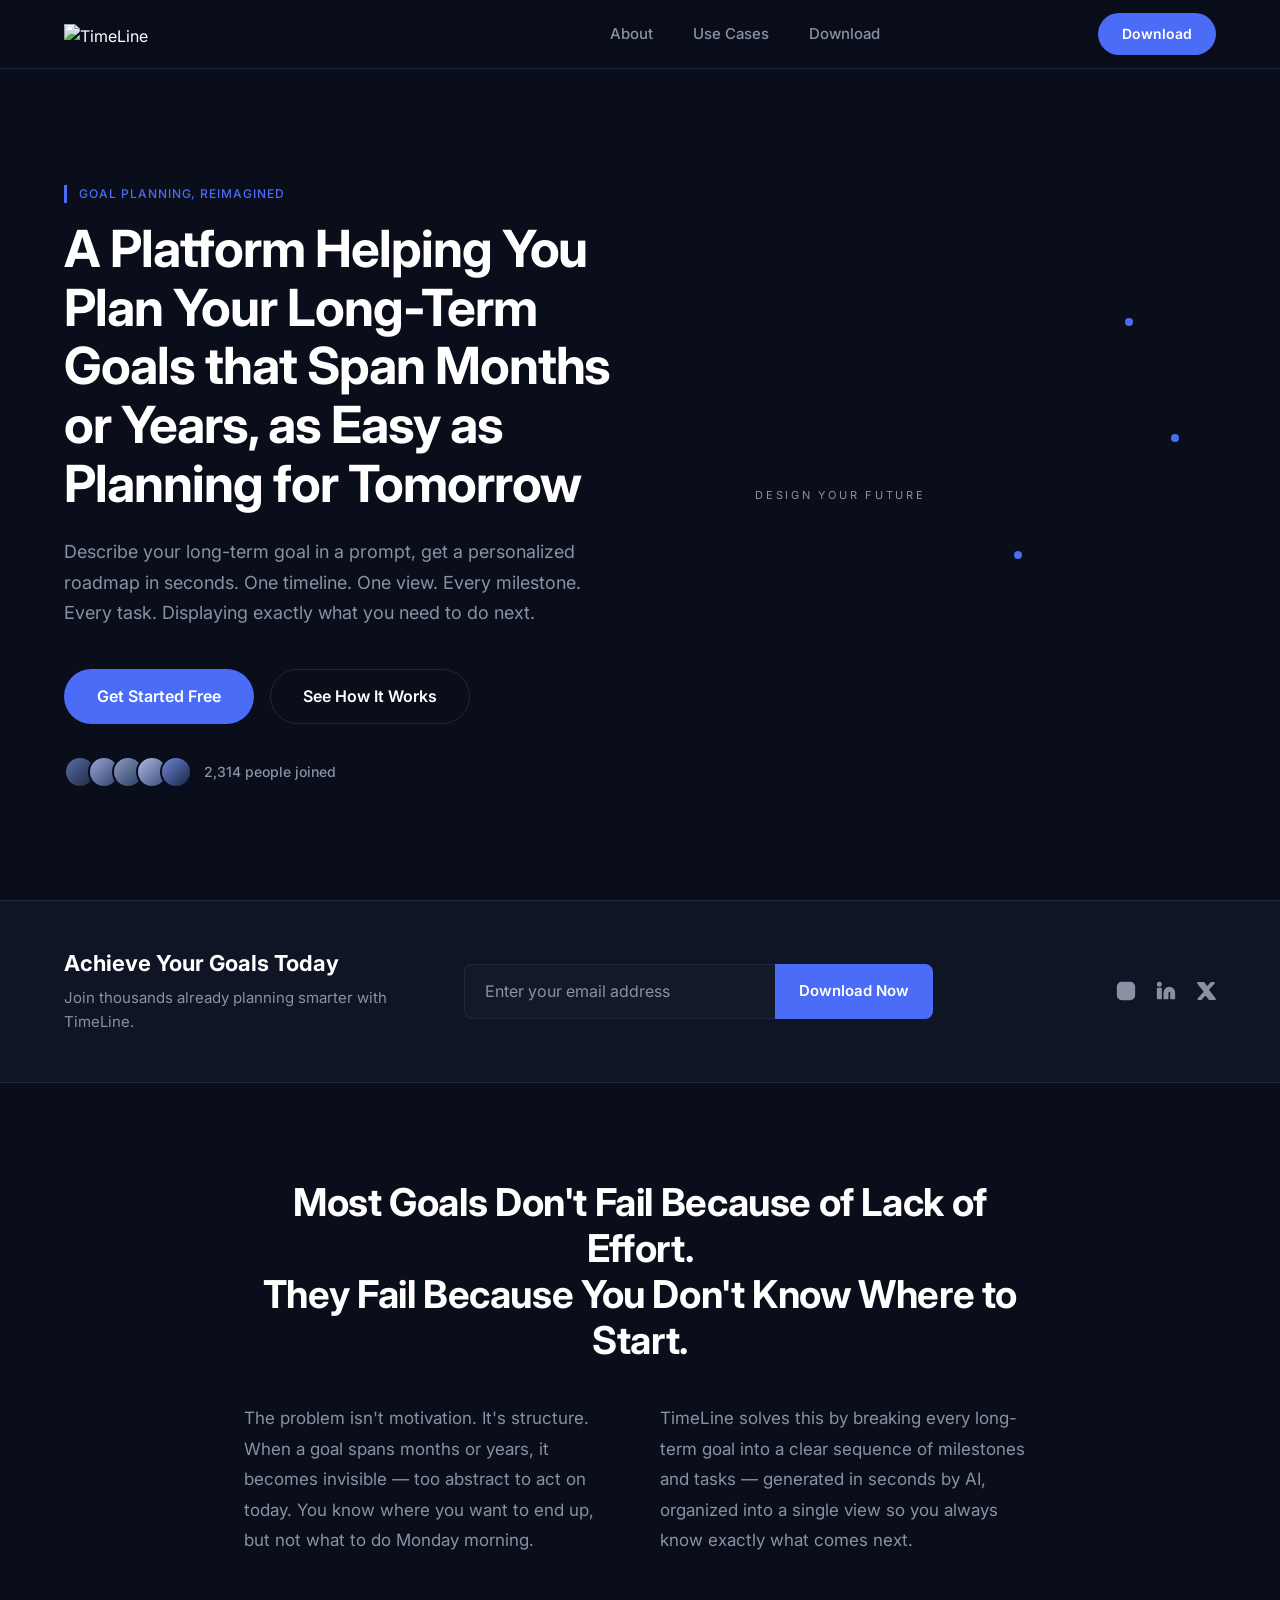
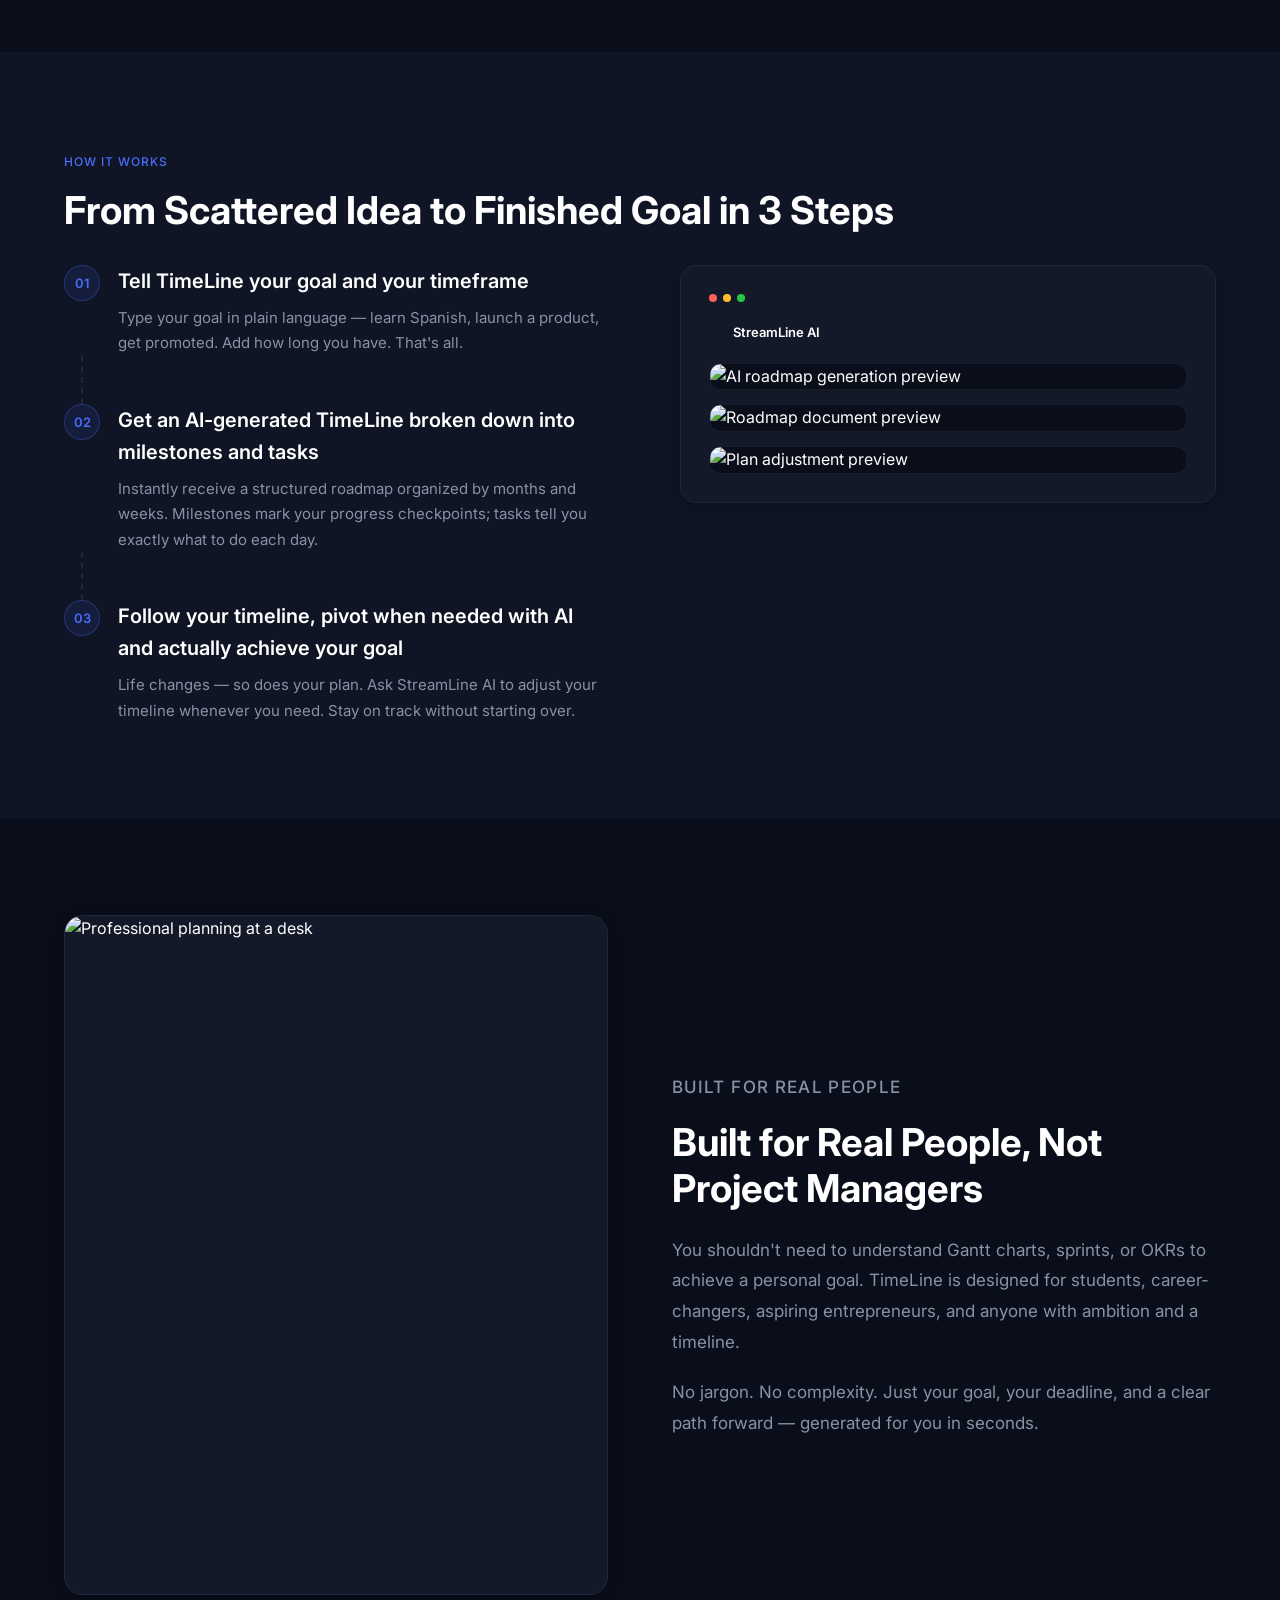
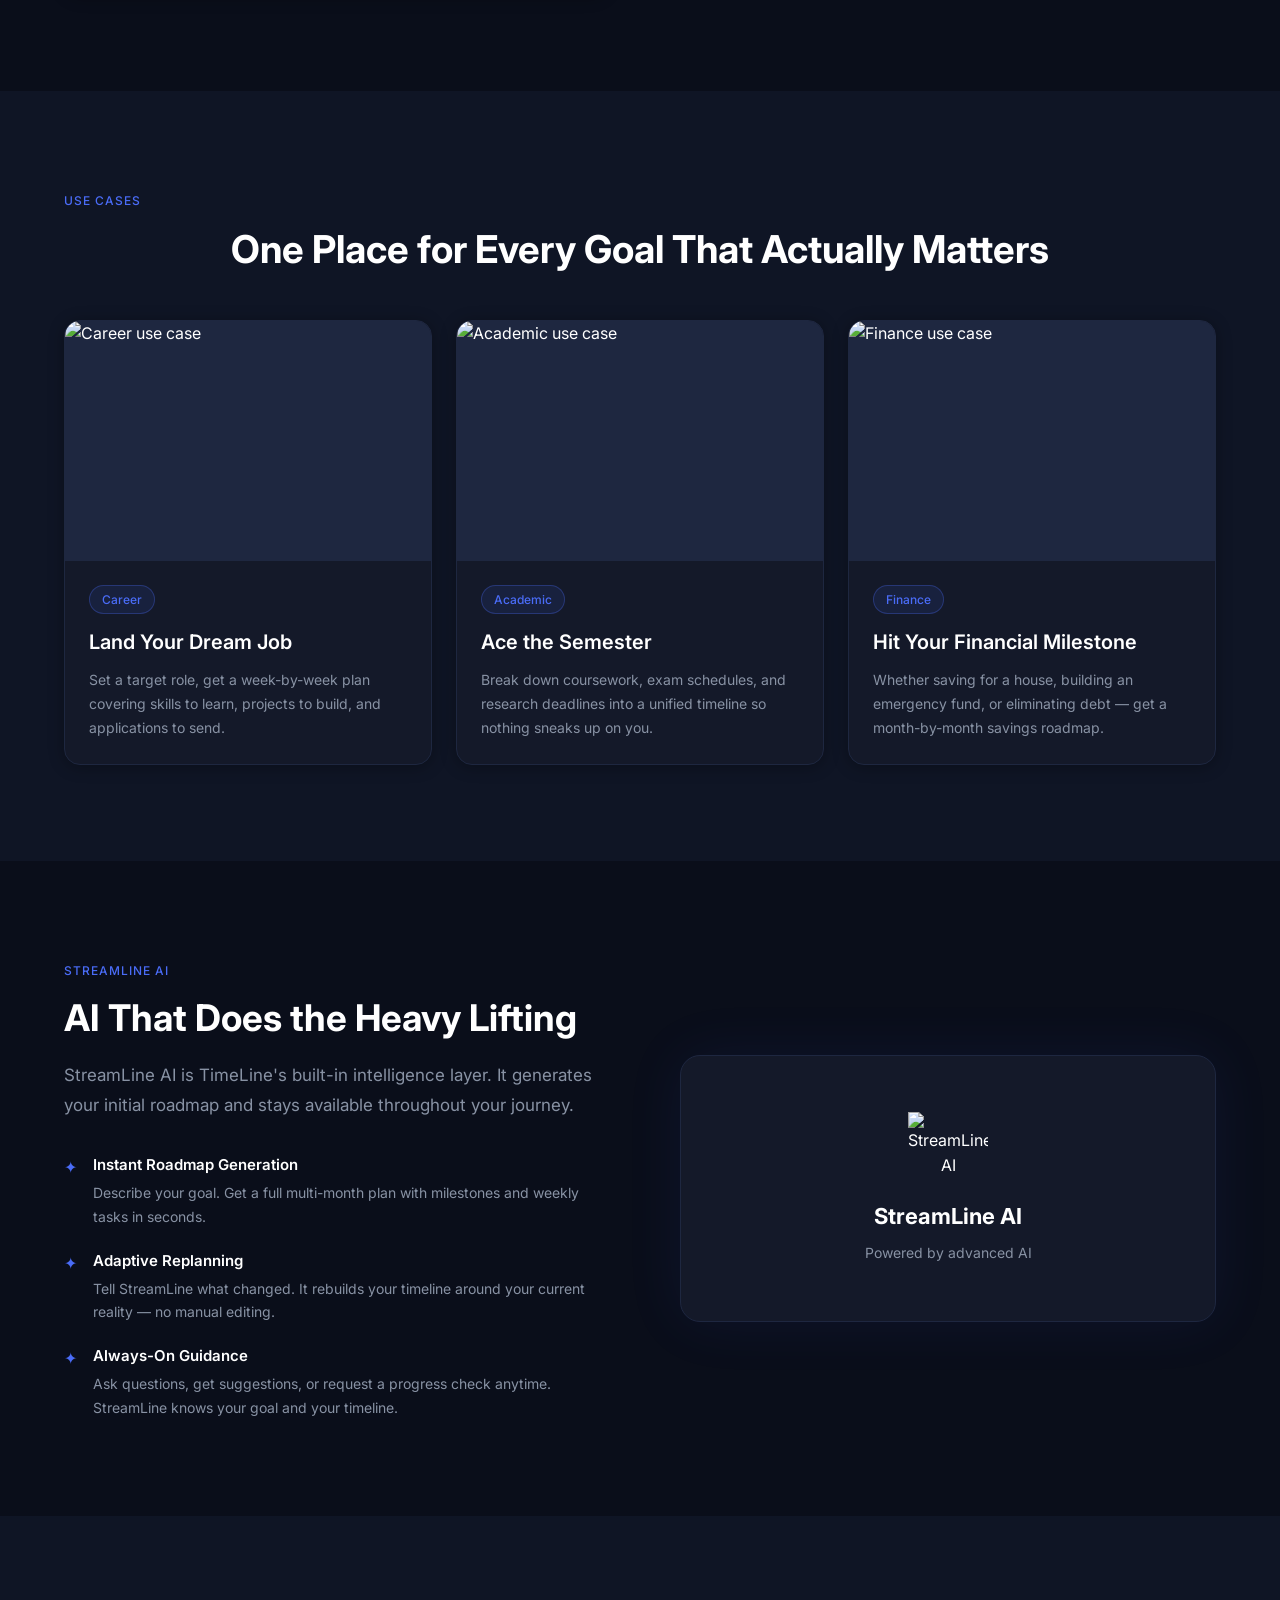
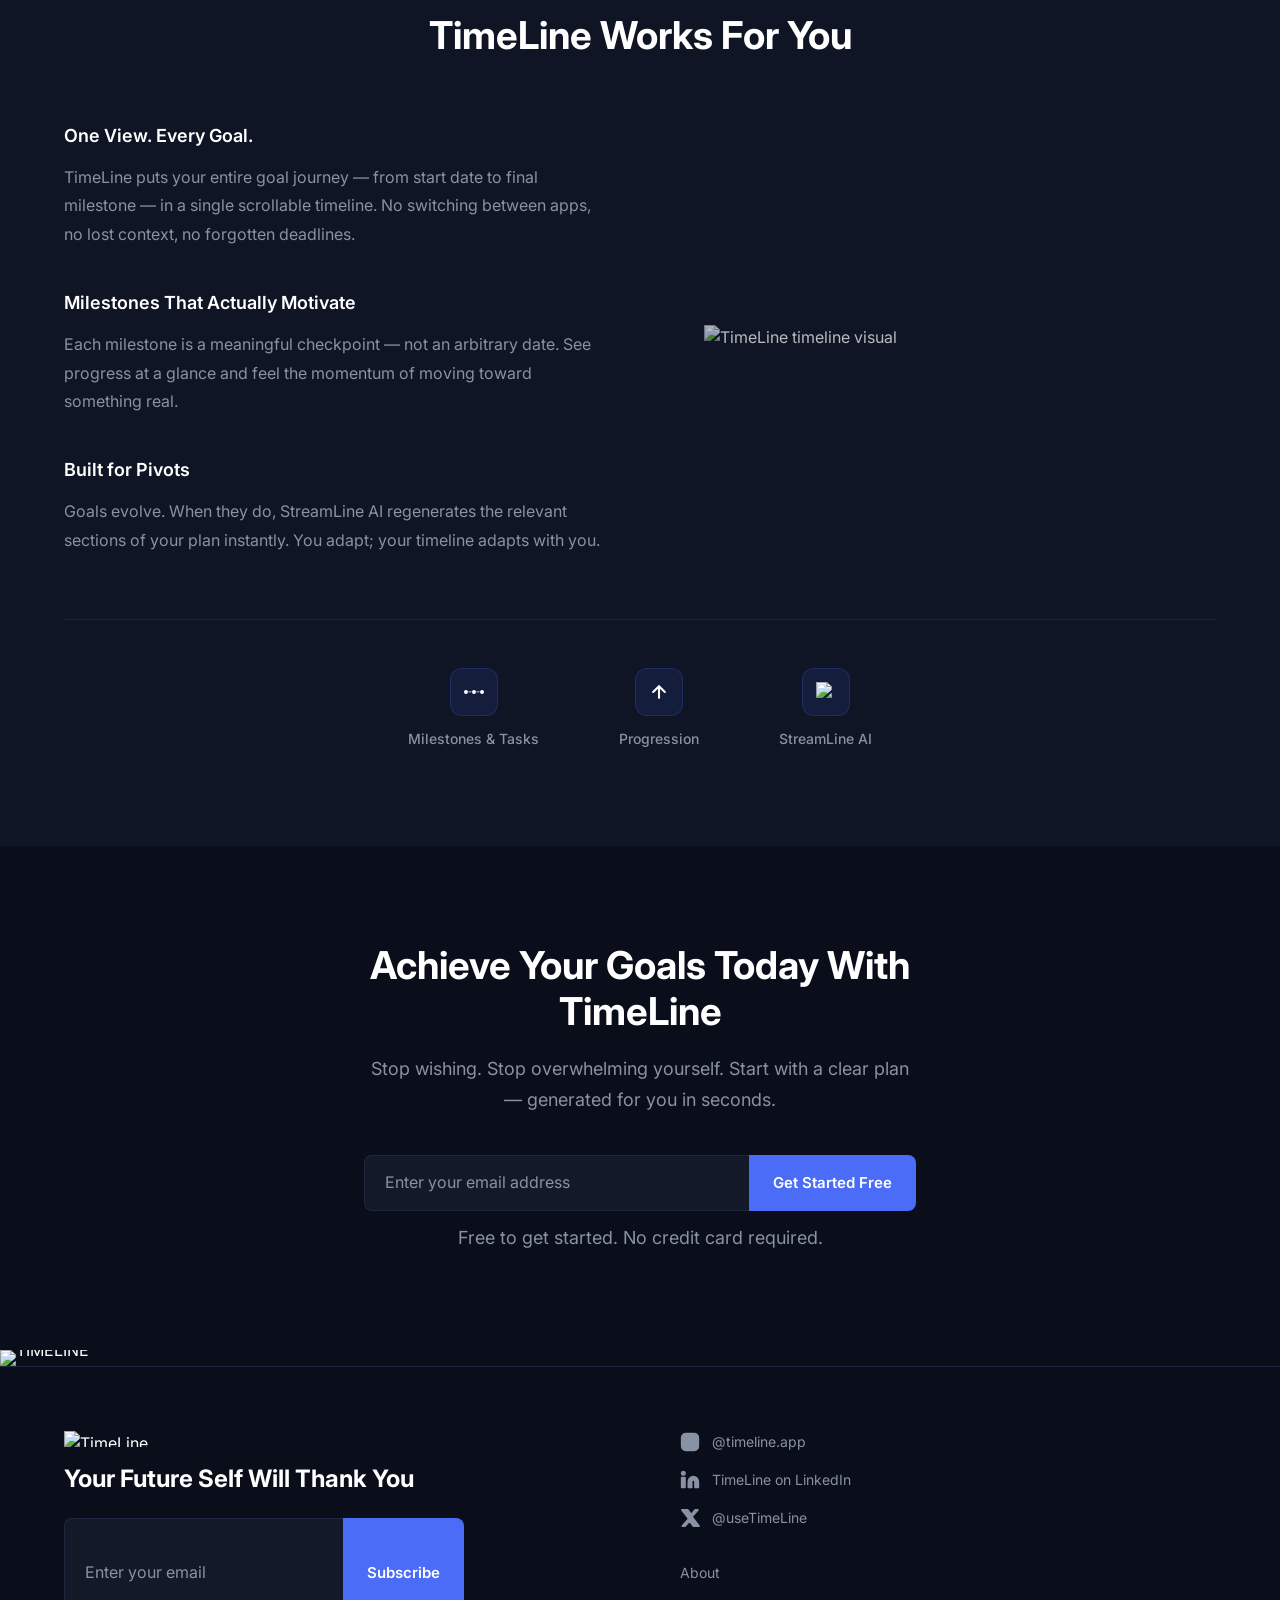
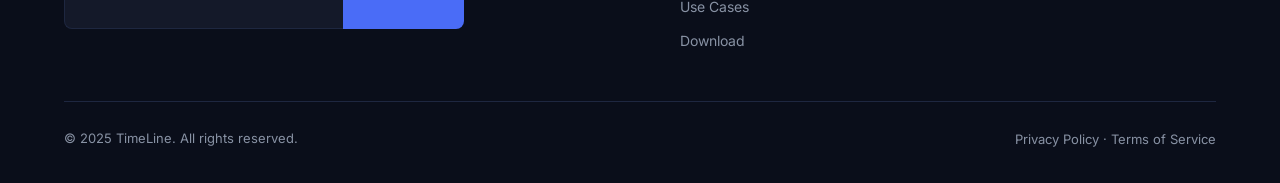
==== index.html @ 2a58c0ba "Add files via upload" ====
<!DOCTYPE html>
<html lang="en">
  <head>
    <meta charset="UTF-8" />
    <meta name="viewport" content="width=device-width, initial-scale=1.0" />
    <title>TimeLine — Plan Your Long-Term Goals</title>
    <meta
      name="description"
      content="Describe your long-term goal, get a personalized roadmap in seconds. One timeline. Every milestone. Every task."
    />
    <meta property="og:title" content="TimeLine — Plan Your Long-Term Goals" />
    <meta
      property="og:description"
      content="Describe your long-term goal, get a personalized roadmap in seconds."
    />
    <link rel="preconnect" href="https://fonts.googleapis.com" />
    <link rel="preconnect" href="https://fonts.gstatic.com" crossorigin />
    <link
      href="https://fonts.googleapis.com/css2?family=Inter:wght@400;500;600;700&display=swap"
      rel="stylesheet"
    />
    <link rel="stylesheet" href="styles.css" />
  </head>
  <body>
    <header class="site-header">
      <nav id="navbar" aria-label="Main navigation">
        <div class="container nav-inner">
          <a class="brand" href="#top" aria-label="TimeLine home">
            <img src="assets/images/TimeLineLogo1.svg" alt="TimeLine" height="20" />
          </a>

          <div class="nav-links" aria-label="Page sections">
            <a href="#about">About</a>
            <a href="#use-cases">Use Cases</a>
            <a href="#download">Download</a>
          </div>

          <a
            class="nav-cta"
            href="https://timelinepremvp0.vercel.app"
            target="_blank"
            rel="noopener"
          >
            Download
          </a>

          <button
            class="hamburger"
            id="hamburger"
            type="button"
            aria-label="Toggle navigation"
            aria-expanded="false"
          >
            <span></span>
            <span></span>
            <span></span>
          </button>
        </div>

        <div class="mobile-nav" id="mobile-nav">
          <a href="#about">About</a>
          <a href="#use-cases">Use Cases</a>
          <a href="#download">Download</a>
        </div>
      </nav>
    </header>

    <main id="top">
      <section id="hero" class="hero">
        <div class="container hero-grid">
          <div class="hero-copy fade-in">
            <p class="eyebrow accent">GOAL PLANNING, REIMAGINED</p>
            <h1>
              A Platform Helping You Plan Your Long-Term Goals that Span Months or
              Years, as Easy as Planning for Tomorrow
            </h1>
            <p class="hero-subtext">
              Describe your long-term goal in a prompt, get a personalized roadmap in
              seconds. One timeline. One view. Every milestone. Every task. Displaying
              exactly what you need to do next.
            </p>

            <div class="hero-actions">
              <a
                class="btn btn-primary"
                href="https://timelinepremvp0.vercel.app"
                target="_blank"
                rel="noopener"
              >
                Get Started Free
              </a>
              <a class="btn btn-outline" href="#how-it-works">See How It Works</a>
            </div>

            <div class="social-proof" aria-label="Community size">
              <div class="avatar-stack" aria-hidden="true">
                <span class="avatar avatar-one"></span>
                <span class="avatar avatar-two"></span>
                <span class="avatar avatar-three"></span>
                <span class="avatar avatar-four"></span>
                <span class="avatar avatar-five"></span>
              </div>
              <span>2,314 people joined</span>
            </div>
          </div>

          <div class="hero-visual fade-in">
            <img src="assets/images/HeroSection.svg" alt="" class="hero-svg" />
            <p class="hero-subtitle">DESIGN YOUR FUTURE</p>
            <span class="hero-dot dot-1"></span>
            <span class="hero-dot dot-2"></span>
            <span class="hero-dot dot-3"></span>
          </div>
        </div>
      </section>

      <section id="download" class="signup-bar">
        <div class="container signup-layout">
          <div class="signup-text">
            <h3>Achieve Your Goals Today</h3>
            <p>Join thousands already planning smarter with TimeLine.</p>
          </div>

          <div class="input-group">
            <input type="email" placeholder="Enter your email address" aria-label="Email address" />
            <button type="button">Download Now</button>
          </div>

          <div class="social-links" aria-label="Social media links">
            <a href="#" aria-label="Instagram">
              <svg viewBox="0 0 24 24" aria-hidden="true">
                <rect x="2" y="2" width="20" height="20" rx="5" ry="5" />
                <circle cx="12" cy="12" r="4" />
                <circle cx="17.5" cy="6.5" r="1" fill="currentColor" stroke="none" />
              </svg>
            </a>
            <a href="#" aria-label="LinkedIn">
              <svg viewBox="0 0 24 24" aria-hidden="true">
                <path d="M16 8a6 6 0 016 6v7h-4v-7a2 2 0 00-2-2 2 2 0 00-2 2v7h-4v-7a6 6 0 016-6zM2 9h4v12H2z"/>
                <circle cx="4" cy="4" r="2"/>
              </svg>
            </a>
            <a href="#" aria-label="X">
              <svg viewBox="0 0 24 24" aria-hidden="true">
                <path d="M18.244 2.25h3.308l-7.227 8.26 8.502 11.24H16.17l-4.714-6.231-5.401 6.231H2.744l7.73-8.835L2.25 2.25h6.934l4.262 5.636zm-1.161 17.52h1.833L7.084 4.126H5.117z"/>
              </svg>
            </a>
          </div>
        </div>
      </section>

      <section id="about" class="problem-section">
        <div class="container problem-container fade-in">
          <h2>
            Most Goals Don't Fail Because of Lack of Effort.<br />
            They Fail Because You Don't Know Where to Start.
          </h2>
          <div class="problem-body">
            <p>
              The problem isn't motivation. It's structure. When a goal spans months
              or years, it becomes invisible — too abstract to act on today. You know
              where you want to end up, but not what to do Monday morning.
            </p>
            <p>
              TimeLine solves this by breaking every long-term goal into a clear
              sequence of milestones and tasks — generated in seconds by AI, organized
              into a single view so you always know exactly what comes next.
            </p>
          </div>
        </div>
      </section>

      <section id="how-it-works" class="how-section">
        <div class="container">
          <p class="eyebrow">HOW IT WORKS</p>
          <h2>From Scattered Idea to Finished Goal in 3 Steps</h2>

          <div class="steps-layout">
            <div class="steps-column fade-in">
              <div class="step">
                <div class="step-header">
                  <div class="step-number">01</div>
                  <div class="step-content">
                    <h4>Tell TimeLine your goal and your timeframe</h4>
                    <p>
                      Type your goal in plain language — learn Spanish, launch a product,
                      get promoted. Add how long you have. That's all.
                    </p>
                  </div>
                </div>
              </div>

              <div class="step-connector"></div>

              <div class="step">
                <div class="step-header">
                  <div class="step-number">02</div>
                  <div class="step-content">
                    <h4>Get an AI-generated TimeLine broken down into milestones and tasks</h4>
                    <p>
                      Instantly receive a structured roadmap organized by months and weeks.
                      Milestones mark your progress checkpoints; tasks tell you exactly
                      what to do each day.
                    </p>
                  </div>
                </div>
              </div>

              <div class="step-connector"></div>

              <div class="step">
                <div class="step-header">
                  <div class="step-number">03</div>
                  <div class="step-content">
                    <h4>Follow your timeline, pivot when needed with AI and actually achieve your goal</h4>
                    <p>
                      Life changes — so does your plan. Ask StreamLine AI to adjust your
                      timeline whenever you need. Stay on track without starting over.
                    </p>
                  </div>
                </div>
              </div>
            </div>

            <div class="mockup-panel fade-in">
              <div class="mockup-card">
                <div class="mockup-traffic-lights" aria-hidden="true">
                  <span class="tl red"></span>
                  <span class="tl yellow"></span>
                  <span class="tl green"></span>
                </div>

                <div class="mockup-header">
                  <img src="assets/images/StreamLineAILogo.svg" width="16" alt="" />
                  <span>StreamLine AI</span>
                </div>

                <div class="workflow-visuals">
                  <img src="assets/images/AIGeneration.png" alt="AI roadmap generation preview" />
                  <img src="assets/images/Document.png" alt="Roadmap document preview" />
                  <img src="assets/images/Pivot.png" alt="Plan adjustment preview" />
                </div>
              </div>
            </div>
          </div>
        </div>
      </section>

      <section class="real-people-section">
        <div class="container real-people-grid">
          <div class="photo-card fade-in">
            <img src="assets/images/PMphoto.jpg" alt="Professional planning at a desk" />
          </div>

          <div class="real-people-copy fade-in">
            <p class="eyebrow">BUILT FOR REAL PEOPLE</p>
            <h2>Built for Real People, Not Project Managers</h2>
            <p>
              You shouldn't need to understand Gantt charts, sprints, or OKRs to
              achieve a personal goal. TimeLine is designed for students,
              career-changers, aspiring entrepreneurs, and anyone with ambition and a
              timeline.
            </p>
            <p>
              No jargon. No complexity. Just your goal, your deadline, and a clear path
              forward — generated for you in seconds.
            </p>
          </div>
        </div>
      </section>

      <section id="use-cases" class="use-cases-section">
        <div class="container">
          <p class="eyebrow center">USE CASES</p>
          <h2 class="center">One Place for Every Goal That Actually Matters</h2>

          <div class="carousel-track" aria-label="Use cases carousel">
            <article class="carousel-card card fade-in">
              <img src="assets/images/Career.jpeg" alt="Career use case" class="card-photo" />
              <div class="card-body">
                <span class="card-tag">Career</span>
                <h3>Land Your Dream Job</h3>
                <p>
                  Set a target role, get a week-by-week plan covering skills to learn,
                  projects to build, and applications to send.
                </p>
              </div>
            </article>

            <article class="carousel-card card fade-in">
              <img src="assets/images/Academic.jpg" alt="Academic use case" class="card-photo" />
              <div class="card-body">
                <span class="card-tag">Academic</span>
                <h3>Ace the Semester</h3>
                <p>
                  Break down coursework, exam schedules, and research deadlines into a
                  unified timeline so nothing sneaks up on you.
                </p>
              </div>
            </article>

            <article class="carousel-card card fade-in">
              <img src="assets/images/Finance.jpg" alt="Finance use case" class="card-photo" />
              <div class="card-body">
                <span class="card-tag">Finance</span>
                <h3>Hit Your Financial Milestone</h3>
                <p>
                  Whether saving for a house, building an emergency fund, or eliminating
                  debt — get a month-by-month savings roadmap.
                </p>
              </div>
            </article>
          </div>

          <div class="carousel-dots" aria-label="Carousel navigation">
            <button class="carousel-dot active" data-index="0" type="button" aria-label="Slide 1"></button>
            <button class="carousel-dot" data-index="1" type="button" aria-label="Slide 2"></button>
            <button class="carousel-dot" data-index="2" type="button" aria-label="Slide 3"></button>
          </div>
        </div>
      </section>

      <section class="streamline-section">
        <div class="container streamline-grid">
          <div class="streamline-copy fade-in">
            <p class="eyebrow">STREAMLINE AI</p>
            <h2>AI That Does the Heavy Lifting</h2>
            <p class="body-intro">
              StreamLine AI is TimeLine's built-in intelligence layer. It generates your
              initial roadmap and stays available throughout your journey.
            </p>

            <ul class="feature-bullets">
              <li>
                <div class="bullet-icon">✦</div>
                <div>
                  <strong>Instant Roadmap Generation</strong>
                  <p>
                    Describe your goal. Get a full multi-month plan with milestones and
                    weekly tasks in seconds.
                  </p>
                </div>
              </li>
              <li>
                <div class="bullet-icon">✦</div>
                <div>
                  <strong>Adaptive Replanning</strong>
                  <p>
                    Tell StreamLine what changed. It rebuilds your timeline around your
                    current reality — no manual editing.
                  </p>
                </div>
              </li>
              <li>
                <div class="bullet-icon">✦</div>
                <div>
                  <strong>Always-On Guidance</strong>
                  <p>
                    Ask questions, get suggestions, or request a progress check anytime.
                    StreamLine knows your goal and your timeline.
                  </p>
                </div>
              </li>
            </ul>
          </div>

          <div class="streamline-card fade-in">
            <img src="assets/images/SprintsLogo.svg" class="card-decoration" alt="" />
            <img src="assets/images/StreamLineAILogo.svg" alt="StreamLine AI" class="streamline-logo" />
            <p class="streamline-label">StreamLine AI</p>
            <p class="streamline-sublabel">Powered by advanced AI</p>
          </div>
        </div>
      </section>

      <section class="feature-summary-section">
        <div class="container">
          <h2 class="center summary-title">TimeLine Works For You</h2>

          <div class="feature-summary-grid">
            <div class="feature-copy fade-in">
              <div class="feature-item">
                <h4>One View. Every Goal.</h4>
                <p>
                  TimeLine puts your entire goal journey — from start date to final
                  milestone — in a single scrollable timeline. No switching between apps,
                  no lost context, no forgotten deadlines.
                </p>
              </div>

              <div class="feature-item">
                <h4>Milestones That Actually Motivate</h4>
                <p>
                  Each milestone is a meaningful checkpoint — not an arbitrary date. See
                  progress at a glance and feel the momentum of moving toward something
                  real.
                </p>
              </div>

              <div class="feature-item">
                <h4>Built for Pivots</h4>
                <p>
                  Goals evolve. When they do, StreamLine AI regenerates the relevant
                  sections of your plan instantly. You adapt; your timeline adapts with
                  you.
                </p>
              </div>
            </div>

            <div class="feature-visual fade-in">
              <img src="assets/images/HeroSection.svg" alt="TimeLine timeline visual" />
            </div>
          </div>

          <div class="feature-icons fade-in">
            <div class="feature-icon-item">
              <div class="icon-box">
                <svg viewBox="0 0 76 15" aria-hidden="true">
                  <circle cx="7.47" cy="7.47" r="7.47" />
                  <rect x="16" y="5.5" width="13" height="3" rx="1.5" />
                  <circle cx="38" cy="7.47" r="7.47" />
                  <rect x="46.5" y="5.5" width="13" height="3" rx="1.5" />
                  <circle cx="68.5" cy="7.47" r="7.47" />
                </svg>
              </div>
              <span>Milestones &amp; Tasks</span>
            </div>

            <div class="feature-icon-item">
              <div class="icon-box">
                <svg viewBox="0 0 24 24" aria-hidden="true">
                  <path d="M12 19V5M5 12l7-7 7 7" />
                </svg>
              </div>
              <span>Progression</span>
            </div>

            <div class="feature-icon-item">
              <div class="icon-box">
                <img src="assets/images/StreamLineAILogo.svg" alt="StreamLine AI" />
              </div>
              <span>StreamLine AI</span>
            </div>
          </div>
        </div>
      </section>

      <section class="cta-section">
        <div class="container cta-inner fade-in">
          <h2>Achieve Your Goals Today With TimeLine</h2>
          <p>
            Stop wishing. Stop overwhelming yourself. Start with a clear plan —
            generated for you in seconds.
          </p>

          <div class="input-group input-group--cta">
            <input type="email" placeholder="Enter your email address" aria-label="Email address for free signup" />
            <button type="button">Get Started Free</button>
          </div>

          <p class="fine-print">Free to get started. No credit card required.</p>
        </div>
      </section>

      <section class="dot-matrix-section" aria-label="TimeLine timeline wordmark">
        <div class="dot-matrix-wrapper">
          <img src="assets/images/ResonanceSection.svg" alt="TIMELINE" class="dot-matrix-svg" />
        </div>
      </section>
    </main>

    <footer class="site-footer">
      <div class="container">
        <div class="footer-grid">
          <div class="footer-branding">
            <img src="assets/images/TimeLineLogo1.svg" alt="TimeLine" height="16" />
            <p class="footer-tagline">Your Future Self Will Thank You</p>

            <div class="input-group footer-input">
              <input type="email" placeholder="Enter your email" aria-label="Email address for subscribe" />
              <button type="button">Subscribe</button>
            </div>

            <img src="assets/images/SprintsLogo.svg" class="footer-decoration" alt="" />
          </div>

          <div class="footer-right">
            <div class="footer-social">
              <a href="#" class="social-link" aria-label="Instagram">
                <svg viewBox="0 0 24 24" aria-hidden="true">
                  <rect x="2" y="2" width="20" height="20" rx="5" ry="5"/>
                  <circle cx="12" cy="12" r="4"/>
                  <circle cx="17.5" cy="6.5" r="1" fill="currentColor" stroke="none"/>
                </svg>
                <span>@timeline.app</span>
              </a>
              <a href="#" class="social-link" aria-label="LinkedIn">
                <svg viewBox="0 0 24 24" aria-hidden="true">
                  <path d="M16 8a6 6 0 016 6v7h-4v-7a2 2 0 00-2-2 2 2 0 00-2 2v7h-4v-7a6 6 0 016-6zM2 9h4v12H2z"/>
                  <circle cx="4" cy="4" r="2"/>
                </svg>
                <span>TimeLine on LinkedIn</span>
              </a>
              <a href="#" class="social-link" aria-label="X">
                <svg viewBox="0 0 24 24" aria-hidden="true">
                  <path d="M18.244 2.25h3.308l-7.227 8.26 8.502 11.24H16.17l-4.714-6.231-5.401 6.231H2.744l7.73-8.835L2.25 2.25h6.934l4.262 5.636zm-1.161 17.52h1.833L7.084 4.126H5.117z"/>
                </svg>
                <span>@useTimeLine</span>
              </a>
            </div>

            <nav class="footer-nav" aria-label="Footer navigation">
              <a href="#about">About</a>
              <a href="#use-cases">Use Cases</a>
              <a href="#download">Download</a>
            </nav>
          </div>
        </div>

        <div class="footer-bottom">
          <p>© 2025 TimeLine. All rights reserved.</p>
          <div>
            <a href="#">Privacy Policy</a>
            <span> · </span>
            <a href="#">Terms of Service</a>
          </div>
        </div>
      </div>
    </footer>

    <script src="script.js"></script>
  </body>
</html>
---- styles.css ----
:root {
  --bg-primary: #0a0e1a;
  --bg-alt: #0f1525;
  --bg-card: #141929;
  --bg-card-strong: #0f1424;
  --accent: #4a6cf7;
  --accent-dark: #3a5ce6;
  --text-primary: #ffffff;
  --text-secondary: #8892a4;
  --border: #1e2740;
  --overlay: rgba(74, 108, 247, 0.08);
  --shadow-soft: 0 2px 16px rgba(0, 0, 0, 0.3);
  --shadow-float: 0 8px 32px rgba(74, 108, 247, 0.15);
  --max-width: 1200px;
}

*,
*::before,
*::after {
  box-sizing: border-box;
  margin: 0;
  padding: 0;
}

html {
  scroll-behavior: smooth;
}

body {
  font-family: "Inter", sans-serif;
  background: var(--bg-primary);
  color: var(--text-primary);
  line-height: 1.6;
  -webkit-font-smoothing: antialiased;
  text-rendering: optimizeLegibility;
}

img {
  display: block;
  max-width: 100%;
  height: auto;
}

a {
  color: inherit;
  text-decoration: none;
}

button,
input {
  font: inherit;
}

.container {
  max-width: var(--max-width);
  margin: 0 auto;
  padding: 0 24px;
}

h1,
h2,
h3,
h4,
p {
  margin: 0;
}

.eyebrow {
  display: inline-block;
  font-size: 12px;
  font-weight: 500;
  line-height: 1.5;
  letter-spacing: 0.08em;
  margin-bottom: 16px;
  color: var(--accent);
  text-transform: uppercase;
}

.eyebrow.accent {
  display: inline-flex;
  align-items: center;
  gap: 10px;
  padding-left: 12px;
  border-left: 3px solid var(--accent);
  letter-spacing: 0.08em;
}

.center {
  text-align: center;
}

.site-header {
  position: relative;
  z-index: 30;
}

#navbar {
  position: fixed;
  top: 0;
  left: 0;
  width: 100%;
  z-index: 1000;
  background: rgba(10, 14, 26, 0.85);
  backdrop-filter: blur(12px);
  -webkit-backdrop-filter: blur(12px);
  border-bottom: 1px solid var(--border);
  transition: transform 0.35s cubic-bezier(0.4, 0, 0.2, 1);
}

.nav-inner {
  display: flex;
  align-items: center;
  justify-content: space-between;
  gap: 24px;
  min-height: 68px;
}

.brand {
  flex: 1;
  display: inline-flex;
  align-items: center;
}

.brand img {
  height: 20px;
  width: auto;
}

.nav-links {
  display: flex;
  align-items: center;
  justify-content: center;
  gap: 40px;
  flex: 2;
}

.nav-links a {
  color: var(--text-secondary);
  font-size: 15px;
  font-weight: 500;
  transition: color 0.2s ease;
}

.nav-links a:hover,
.nav-links a:focus-visible {
  color: var(--text-primary);
}

.nav-cta,
.btn {
  display: inline-flex;
  align-items: center;
  justify-content: center;
  border-radius: 999px;
  transition: background 0.2s ease, border-color 0.2s ease, transform 0.15s ease, box-shadow 0.2s ease;
  cursor: pointer;
}

.nav-cta {
  background: var(--accent);
  color: var(--text-primary);
  padding: 10px 24px;
  font-size: 14px;
  font-weight: 600;
}

.nav-cta:hover,
.nav-cta:focus-visible,
.btn-primary:hover,
.btn-primary:focus-visible {
  background: var(--accent-dark);
  transform: translateY(-1px);
  box-shadow: 0 4px 20px rgba(74, 108, 247, 0.35);
}

.hamburger {
  display: none;
  width: 42px;
  height: 42px;
  border: 1px solid var(--border);
  border-radius: 10px;
  background: transparent;
  color: var(--text-primary);
  padding: 10px 9px;
  cursor: pointer;
}

.hamburger span {
  display: block;
  width: 100%;
  height: 2px;
  background: var(--text-primary);
  border-radius: 2px;
}

.hamburger span + span {
  margin-top: 5px;
}

.mobile-nav {
  display: none;
  flex-direction: column;
  gap: 18px;
  padding: 24px;
  background: rgba(10, 14, 26, 0.98);
  border-bottom: 1px solid var(--border);
}

.mobile-nav.open {
  display: flex;
}

.mobile-nav a {
  color: var(--text-primary);
  font-size: 16px;
  font-weight: 500;
}

.hero {
  padding-top: 68px;
  min-height: 100vh;
  background: var(--bg-primary);
}

.hero-grid {
  display: grid;
  grid-template-columns: 60% 40%;
  align-items: center;
  min-height: calc(100vh - 68px);
}

.hero-copy {
  max-width: 620px;
  padding: 80px 48px 80px 0;
}

.hero-copy h1 {
  max-width: 580px;
  font-size: clamp(2.5rem, 4vw, 3.25rem);
  line-height: 1.15;
  letter-spacing: -0.02em;
  color: var(--text-primary);
}

.hero-subtext {
  max-width: 520px;
  margin-top: 24px;
  font-size: 18px;
  line-height: 1.7;
  color: var(--text-secondary);
}

.hero-actions {
  display: flex;
  flex-wrap: wrap;
  gap: 16px;
  margin-top: 40px;
}

.btn {
  padding: 14px 32px;
  font-size: 16px;
  font-weight: 600;
  border: 1.5px solid transparent;
}

.btn-primary {
  background: var(--accent);
  color: var(--text-primary);
}

.btn-outline {
  background: transparent;
  color: var(--text-primary);
  border-color: var(--border);
}

.btn-outline:hover,
.btn-outline:focus-visible {
  background: rgba(255, 255, 255, 0.05);
  border-color: rgba(255, 255, 255, 0.4);
}

.social-proof {
  display: flex;
  align-items: center;
  gap: 12px;
  margin-top: 32px;
  color: var(--text-secondary);
  font-size: 14px;
  font-weight: 500;
}

.avatar-stack {
  display: flex;
  align-items: center;
}

.avatar {
  display: block;
  width: 32px;
  height: 32px;
  border-radius: 50%;
  background: linear-gradient(135deg, #5a6ea8, #1e2740);
  border: 2px solid var(--bg-primary);
  margin-left: -8px;
}

.avatar:first-child {
  margin-left: 0;
}

.avatar-two {
  background: linear-gradient(135deg, #9aa6d6, #2f406c);
}

.avatar-three {
  background: linear-gradient(135deg, #8f9dbf, #273a62);
}

.avatar-four {
  background: linear-gradient(135deg, #aeb9e2, #374c7d);
}

.avatar-five {
  background: linear-gradient(135deg, #6f86d8, #182544);
}

.hero-visual {
  position: relative;
  display: flex;
  flex-direction: column;
  justify-content: center;
  align-items: flex-start;
  min-height: 100%;
  overflow: hidden;
}

.hero-svg {
  width: 110%;
  margin-left: -5%;
  opacity: 1;
}

.hero-subtitle {
  margin-top: 24px;
  font-size: 11px;
  letter-spacing: 0.25em;
  text-transform: uppercase;
  color: var(--text-secondary);
}

.hero-dot {
  position: absolute;
  width: 8px;
  height: 8px;
  border-radius: 50%;
  background: var(--accent);
  animation: heroPulse 2.5s ease-in-out infinite;
  pointer-events: none;
}

.dot-1 {
  top: 30%;
  right: 18%;
}

.dot-2 {
  top: 58%;
  right: 42%;
  animation-delay: 0.6s;
}

.dot-3 {
  top: 44%;
  right: 8%;
  animation-delay: 1.2s;
}

.signup-bar {
  background: var(--bg-alt);
  border-top: 1px solid var(--border);
  border-bottom: 1px solid var(--border);
  padding: 48px 0;
}

.signup-layout {
  display: flex;
  align-items: center;
  gap: 48px;
}

.signup-text {
  flex: 1.5;
}

.signup-text h3 {
  font-size: 22px;
  line-height: 1.3;
  color: var(--text-primary);
}

.signup-text p {
  margin-top: 8px;
  font-size: 15px;
  color: var(--text-secondary);
}

.input-group {
  display: flex;
  align-items: stretch;
  flex: 2;
  min-width: 0;
}

.input-group input {
  flex: 1;
  min-width: 0;
  padding: 14px 20px;
  background: var(--bg-card);
  border: 1px solid var(--border);
  border-right: none;
  border-radius: 8px 0 0 8px;
  color: var(--text-primary);
  outline: none;
}

.input-group input::placeholder {
  color: var(--text-secondary);
}

.input-group input:focus {
  border-color: var(--accent);
}

.input-group button {
  background: var(--accent);
  color: var(--text-primary);
  border: none;
  border-radius: 0 8px 8px 0;
  padding: 14px 24px;
  font-size: 15px;
  font-weight: 600;
  cursor: pointer;
  transition: background 0.2s ease, transform 0.15s ease;
}

.input-group button:hover,
.input-group button:focus-visible {
  background: var(--accent-dark);
}

.social-links {
  display: flex;
  align-items: center;
  justify-content: flex-end;
  flex: 1;
  gap: 20px;
}

.social-links a {
  display: inline-flex;
  align-items: center;
  justify-content: center;
  color: var(--text-secondary);
  transition: color 0.2s ease, transform 0.2s ease;
}

.social-links a:hover,
.social-links a:focus-visible,
.social-link:hover,
.social-link:focus-visible {
  color: var(--text-primary);
}

.social-links svg,
.social-link svg {
  width: 20px;
  height: 20px;
  stroke: currentColor;
  fill: currentColor;
  stroke-width: 2;
  stroke-linecap: round;
  stroke-linejoin: round;
}

.problem-section {
  background: var(--bg-primary);
  padding: 96px 0;
}

.problem-container {
  max-width: 840px;
  text-align: center;
}

.problem-container h2 {
  font-size: clamp(2.1rem, 3vw, 2.5rem);
  line-height: 1.2;
  color: var(--text-primary);
  letter-spacing: -0.01em;
}

.problem-body {
  display: grid;
  grid-template-columns: 1fr 1fr;
  gap: 40px;
  margin-top: 40px;
  text-align: left;
}

.problem-body p {
  font-size: 17px;
  line-height: 1.8;
  color: var(--text-secondary);
}

.how-section {
  background: var(--bg-alt);
  padding: 96px 0;
}

.how-section h2 {
  font-size: clamp(2.1rem, 3vw, 2.5rem);
  line-height: 1.2;
  color: var(--text-primary);
  margin-bottom: 32px;
}

.steps-layout {
  display: grid;
  grid-template-columns: 1fr 1fr;
  gap: 80px;
  align-items: start;
}

.steps-column {
  display: flex;
  flex-direction: column;
}

.step {
  position: relative;
}

.step-header {
  display: flex;
  align-items: flex-start;
  gap: 18px;
}

.step-number {
  flex-shrink: 0;
  width: 36px;
  height: 36px;
  border-radius: 50%;
  display: inline-flex;
  align-items: center;
  justify-content: center;
  background: rgba(74, 108, 247, 0.1);
  border: 1px solid rgba(74, 108, 247, 0.3);
  color: var(--accent);
  font-size: 13px;
  font-weight: 600;
}

.step-content h4 {
  font-size: 20px;
  font-weight: 600;
  color: var(--text-primary);
  margin-bottom: 8px;
}

.step-content p {
  font-size: 15px;
  line-height: 1.7;
  color: var(--text-secondary);
}

.step-connector {
  width: 2px;
  height: 48px;
  margin-left: 17px;
  border-left: 2px dashed var(--border);
}

.mockup-panel {
  display: flex;
  justify-content: center;
}

.mockup-card {
  width: 100%;
  background: var(--bg-card);
  border: 1px solid var(--border);
  border-radius: 16px;
  padding: 28px;
  box-shadow: var(--shadow-soft);
}

.mockup-traffic-lights {
  display: flex;
  align-items: center;
  gap: 6px;
  margin-bottom: 20px;
}

.tl {
  width: 8px;
  height: 8px;
  border-radius: 50%;
}

.tl.red {
  background: #ff5f57;
}

.tl.yellow {
  background: #febc2e;
}

.tl.green {
  background: #28c840;
}

.mockup-header {
  display: flex;
  align-items: center;
  gap: 8px;
  margin-bottom: 20px;
  color: var(--text-primary);
  font-size: 13px;
  font-weight: 600;
}

.workflow-visuals {
  display: grid;
  gap: 14px;
}

.workflow-visuals img {
  width: 100%;
  border-radius: 12px;
  border: 1px solid rgba(255, 255, 255, 0.06);
  background: #0a0e1a;
}

.real-people-section {
  background: var(--bg-primary);
  padding: 96px 0;
}

.real-people-grid {
  display: grid;
  grid-template-columns: 1fr 1fr;
  gap: 64px;
  align-items: center;
}

.photo-card {
  overflow: hidden;
  border-radius: 18px;
  border: 1px solid var(--border);
  background: var(--bg-card);
  box-shadow: var(--shadow-soft);
}

.photo-card img {
  width: 100%;
  height: 100%;
  object-fit: cover;
  aspect-ratio: 4 / 5;
}

.real-people-copy h2 {
  font-size: clamp(2rem, 3vw, 2.4rem);
  line-height: 1.2;
  color: var(--text-primary);
  margin-bottom: 24px;
}

.real-people-copy p {
  font-size: 17px;
  line-height: 1.8;
  color: var(--text-secondary);
}

.real-people-copy p + p {
  margin-top: 20px;
}

.use-cases-section {
  background: var(--bg-alt);
  padding: 96px 0;
}

.use-cases-section h2 {
  font-size: clamp(2.1rem, 3vw, 2.5rem);
  line-height: 1.2;
  color: var(--text-primary);
  margin-bottom: 48px;
}

.carousel-track {
  display: flex;
  gap: 24px;
}

.card {
  flex: 1;
  background: var(--bg-card);
  border: 1px solid var(--border);
  border-radius: 16px;
  overflow: hidden;
  box-shadow: var(--shadow-soft);
  transition: transform 0.25s ease, box-shadow 0.25s ease, border-color 0.25s ease;
}

.card:hover,
.card:focus-within {
  transform: translateY(-4px);
  border-color: rgba(74, 108, 247, 0.3);
  box-shadow: var(--shadow-float);
}

.card-photo {
  width: 100%;
  height: 240px;
  object-fit: cover;
  background: #1e2740;
}

.card-body {
  padding: 24px;
}

.card-tag {
  display: inline-block;
  padding: 4px 12px;
  border-radius: 999px;
  border: 1px solid rgba(74, 108, 247, 0.3);
  background: rgba(74, 108, 247, 0.1);
  color: var(--accent);
  font-size: 12px;
  font-weight: 500;
}

.card-body h3 {
  margin-top: 12px;
  margin-bottom: 10px;
  font-size: 20px;
  font-weight: 600;
  color: var(--text-primary);
}

.card-body p {
  font-size: 14px;
  line-height: 1.7;
  color: var(--text-secondary);
}

.carousel-dots {
  display: none;
  justify-content: center;
  gap: 8px;
  margin-top: 32px;
}

.carousel-dot {
  width: 8px;
  height: 8px;
  border: none;
  border-radius: 50%;
  background: var(--border);
  cursor: pointer;
  transition: all 0.3s ease;
}

.carousel-dot.active {
  width: 24px;
  border-radius: 999px;
  background: var(--accent);
}

.streamline-section {
  background: var(--bg-primary);
  padding: 96px 0;
}

.streamline-grid {
  display: grid;
  grid-template-columns: 1fr 1fr;
  gap: 80px;
  align-items: center;
}

.streamline-copy h2 {
  font-size: clamp(2rem, 3vw, 2.3rem);
  line-height: 1.2;
  color: var(--text-primary);
  margin-bottom: 20px;
}

.body-intro {
  margin-bottom: 32px;
  font-size: 17px;
  line-height: 1.8;
  color: var(--text-secondary);
}

.feature-bullets {
  list-style: none;
  display: flex;
  flex-direction: column;
  gap: 20px;
}

.feature-bullets li {
  display: flex;
  align-items: flex-start;
  gap: 16px;
}

.bullet-icon {
  flex-shrink: 0;
  margin-top: 2px;
  font-size: 16px;
  color: var(--accent);
}

.feature-bullets strong {
  display: block;
  margin-bottom: 4px;
  font-size: 15px;
  font-weight: 600;
  color: var(--text-primary);
}

.feature-bullets p {
  font-size: 14px;
  line-height: 1.7;
  color: var(--text-secondary);
}

.streamline-card {
  position: relative;
  padding: 56px 40px;
  background: var(--bg-card);
  border: 1px solid var(--border);
  border-radius: 20px;
  text-align: center;
  box-shadow: 0 0 60px rgba(74, 108, 247, 0.08);
}

.card-decoration {
  position: absolute;
  top: 20px;
  right: 20px;
  width: 40px;
  opacity: 0.3;
}

.streamline-logo {
  display: block;
  margin: 0 auto 20px;
  width: 80px;
}

.streamline-label {
  font-size: 22px;
  font-weight: 700;
  color: var(--text-primary);
  margin-bottom: 8px;
}

.streamline-sublabel {
  font-size: 14px;
  color: var(--text-secondary);
}

.feature-summary-section {
  background: var(--bg-alt);
  padding: 96px 0;
}

.summary-title {
  font-size: clamp(2.1rem, 3vw, 2.5rem);
  line-height: 1.2;
  color: var(--text-primary);
  margin-bottom: 64px;
}

.feature-summary-grid {
  display: grid;
  grid-template-columns: 1fr 1fr;
  gap: 64px;
  align-items: start;
}

.feature-item + .feature-item {
  margin-top: 40px;
}

.feature-item h4 {
  margin-bottom: 12px;
  font-size: 18px;
  font-weight: 600;
  color: var(--text-primary);
}

.feature-item p {
  font-size: 16px;
  line-height: 1.8;
  color: var(--text-secondary);
}

.feature-visual {
  display: flex;
  justify-content: center;
  align-items: center;
  min-height: 100%;
}

.feature-visual img {
  width: min(100%, 480px);
  opacity: 0.7;
}

.feature-icons {
  display: flex;
  justify-content: center;
  gap: 80px;
  margin-top: 64px;
  padding-top: 48px;
  border-top: 1px solid var(--border);
  flex-wrap: wrap;
}

.feature-icon-item {
  display: flex;
  flex-direction: column;
  align-items: center;
  justify-content: center;
  gap: 12px;
}

.icon-box {
  width: 48px;
  height: 48px;
  display: flex;
  align-items: center;
  justify-content: center;
  border-radius: 12px;
  border: 1px solid rgba(74, 108, 247, 0.2);
  background: rgba(74, 108, 247, 0.1);
}

.icon-box svg {
  width: 20px;
  height: 20px;
  fill: var(--text-primary);
}

.icon-box svg path {
  stroke: var(--text-primary);
  stroke-width: 2.5;
  stroke-linecap: round;
  fill: none;
}

.icon-box img {
  width: 20px;
  height: 20px;
}

.feature-icon-item span {
  color: var(--text-secondary);
  font-size: 14px;
  font-weight: 500;
}

.cta-section {
  background: var(--bg-primary);
  padding: 96px 0;
}

.cta-inner {
  max-width: 600px;
  text-align: center;
}

.cta-inner h2 {
  font-size: clamp(2rem, 3vw, 2.5rem);
  line-height: 1.2;
  color: var(--text-primary);
  margin-bottom: 20px;
}

.cta-inner p {
  font-size: 18px;
  line-height: 1.7;
  color: var(--text-secondary);
}

.input-group--cta {
  margin-top: 40px;
  width: 100%;
}

.fine-print {
  margin-top: 12px;
  font-size: 13px;
  color: var(--text-secondary);
}

.dot-matrix-section {
  background: var(--bg-primary);
  padding: 0;
  overflow: hidden;
}

.dot-matrix-wrapper {
  width: 100%;
  overflow: hidden;
  line-height: 0;
}

.dot-matrix-svg {
  display: block;
  width: 100%;
  min-width: 800px;
}

.site-footer {
  background: var(--bg-primary);
  border-top: 1px solid var(--border);
  padding: 64px 0 32px;
}

.footer-grid {
  display: grid;
  grid-template-columns: 1fr 1fr;
  gap: 80px;
}

.footer-branding {
  display: flex;
  flex-direction: column;
}

.footer-branding img:first-child {
  width: auto;
  height: 16px;
}

.footer-tagline {
  margin-top: 16px;
  margin-bottom: 24px;
  font-size: 24px;
  line-height: 1.3;
  font-weight: 700;
  color: var(--text-primary);
}

.footer-input {
  max-width: 400px;
}

.footer-decoration {
  width: 36px;
  margin-top: 24px;
  opacity: 0.4;
}

.footer-right {
  display: flex;
  flex-direction: column;
  justify-content: flex-start;
}

.footer-social {
  display: flex;
  flex-direction: column;
  gap: 16px;
}

.social-link {
  display: flex;
  align-items: center;
  gap: 12px;
  color: var(--text-secondary);
  text-decoration: none;
  font-size: 14px;
  transition: color 0.2s ease;
}

.footer-nav {
  display: flex;
  flex-direction: column;
  gap: 12px;
  margin-top: 32px;
}

.footer-nav a {
  color: var(--text-secondary);
  font-size: 14px;
  text-decoration: none;
  transition: color 0.2s ease;
}

.footer-nav a:hover,
.footer-nav a:focus-visible,
.footer-bottom a:hover,
.footer-bottom a:focus-visible {
  color: var(--text-primary);
}

.footer-bottom {
  margin-top: 48px;
  padding-top: 24px;
  border-top: 1px solid var(--border);
  display: flex;
  justify-content: space-between;
  align-items: center;
  gap: 12px;
  flex-wrap: wrap;
}

.footer-bottom p,
.footer-bottom a,
.footer-bottom span {
  font-size: 13px;
  color: var(--text-secondary);
}

.footer-bottom a {
  text-decoration: none;
}

.fade-in {
  opacity: 0;
  transform: translateY(24px);
  transition: opacity 0.6s ease, transform 0.6s ease;
}

.fade-in.visible {
  opacity: 1;
  transform: translateY(0);
}

@keyframes heroPulse {
  0%,
  100% {
    opacity: 0.35;
    transform: scale(1);
  }
  50% {
    opacity: 1;
    transform: scale(1.4);
  }
}

@media (max-width: 1023px) {
  .nav-links {
    gap: 24px;
  }

  .hero-grid,
  .steps-layout,
  .real-people-grid,
  .streamline-grid,
  .feature-summary-grid {
    grid-template-columns: 1fr 1fr;
  }

  .hero-copy {
    padding-right: 16px;
  }

  .signup-layout {
    flex-wrap: wrap;
  }

  .signup-text {
    flex-basis: 100%;
  }

  .input-group {
    flex: 1 1 100%;
  }

  .social-links {
    justify-content: flex-start;
    width: 100%;
  }
}

@media (max-width: 767px) {
  .container {
    padding: 0 20px;
  }

  #navbar {
    background: rgba(10, 14, 26, 0.9);
  }

  .nav-links {
    display: none;
  }

  .nav-cta {
    display: none;
  }

  .hamburger {
    display: inline-block;
  }

  .hero {
    min-height: auto;
  }

  .hero-grid,
  .real-people-grid,
  .steps-layout,
  .streamline-grid,
  .feature-summary-grid,
  .footer-grid,
  .problem-body {
    grid-template-columns: 1fr;
  }

  .hero-grid {
    display: grid;
    gap: 24px;
  }

  .hero-copy {
    padding: 48px 0 0;
    max-width: none;
  }

  .hero-copy h1 {
    max-width: 100%;
    font-size: 2.2rem;
  }

  .hero-visual {
    order: -1;
    min-height: auto;
  }

  .hero-svg {
    width: 100%;
    margin-left: 0;
  }

  .hero-subtitle {
    margin-top: 12px;
  }

  .signup-layout {
    display: flex;
    flex-direction: column;
    align-items: stretch;
    gap: 20px;
  }

  .input-group {
    width: 100%;
    display: flex;
    flex-direction: column;
  }

  .input-group input,
  .input-group button {
    border-radius: 8px;
    border-right: 1px solid var(--border);
  }

  .input-group input {
    border-bottom-left-radius: 0;
    border-bottom-right-radius: 0;
    border-bottom: none;
  }

  .input-group button {
    border-top-left-radius: 0;
    border-top-right-radius: 0;
  }

  .social-links {
    justify-content: center;
  }

  .problem-section,
  .how-section,
  .real-people-section,
  .use-cases-section,
  .streamline-section,
  .feature-summary-section,
  .cta-section {
    padding: 72px 0;
  }

  .carousel-track {
    display: flex;
    gap: 0;
    overflow-x: auto;
    scroll-snap-type: x mandatory;
    -webkit-overflow-scrolling: touch;
    scrollbar-width: none;
  }

  .carousel-track::-webkit-scrollbar {
    display: none;
  }

  .carousel-card {
    flex: 0 0 calc(100vw - 48px);
    margin: 0 8px;
    scroll-snap-align: center;
  }

  .carousel-dots {
    display: flex;
  }

  .feature-icons {
    flex-direction: column;
    gap: 32px;
  }

  .cta-inner {
    max-width: none;
  }

  .dot-matrix-svg {
    min-width: 620px;
  }

  .footer-branding,
  .footer-right {
    width: 100%;
  }

  .footer-bottom {
    flex-direction: column;
    align-items: flex-start;
  }
}

@media (min-width: 768px) {
  .carousel-dots {
    display: none;
  }
}
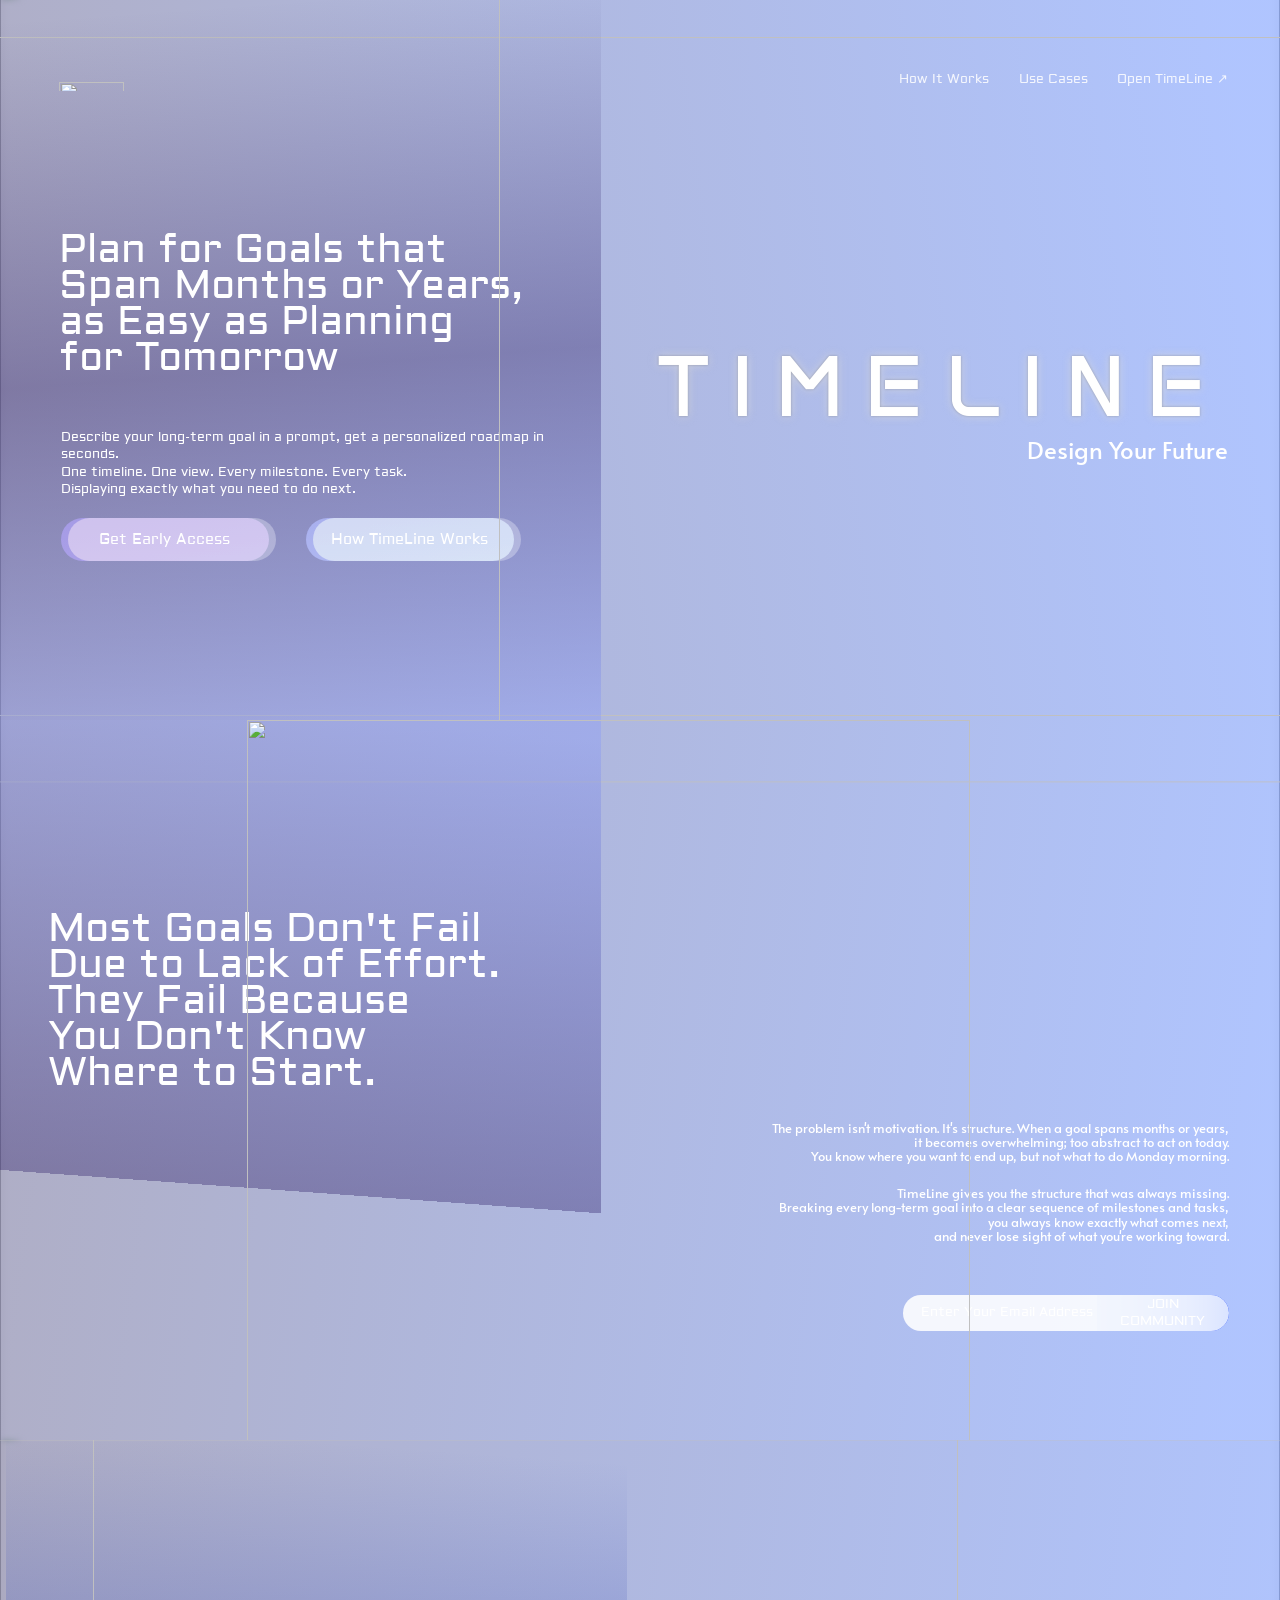
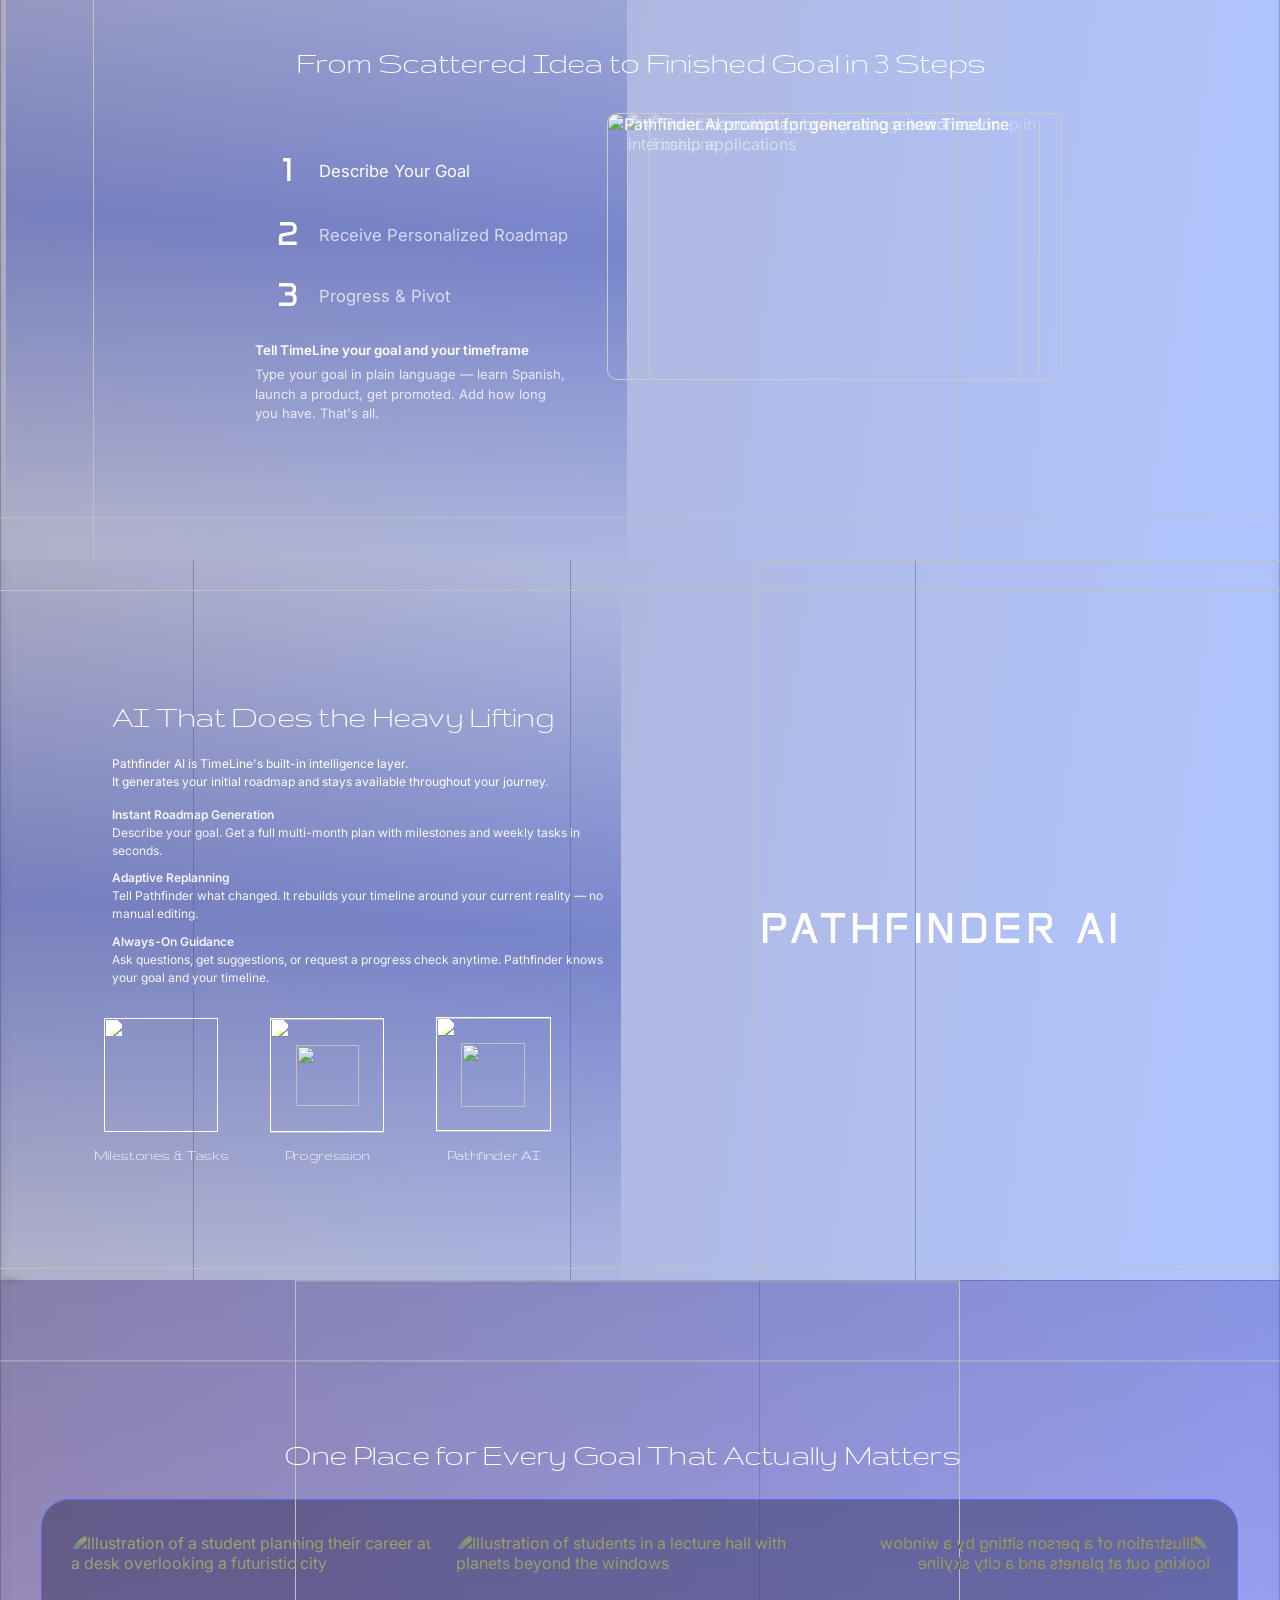
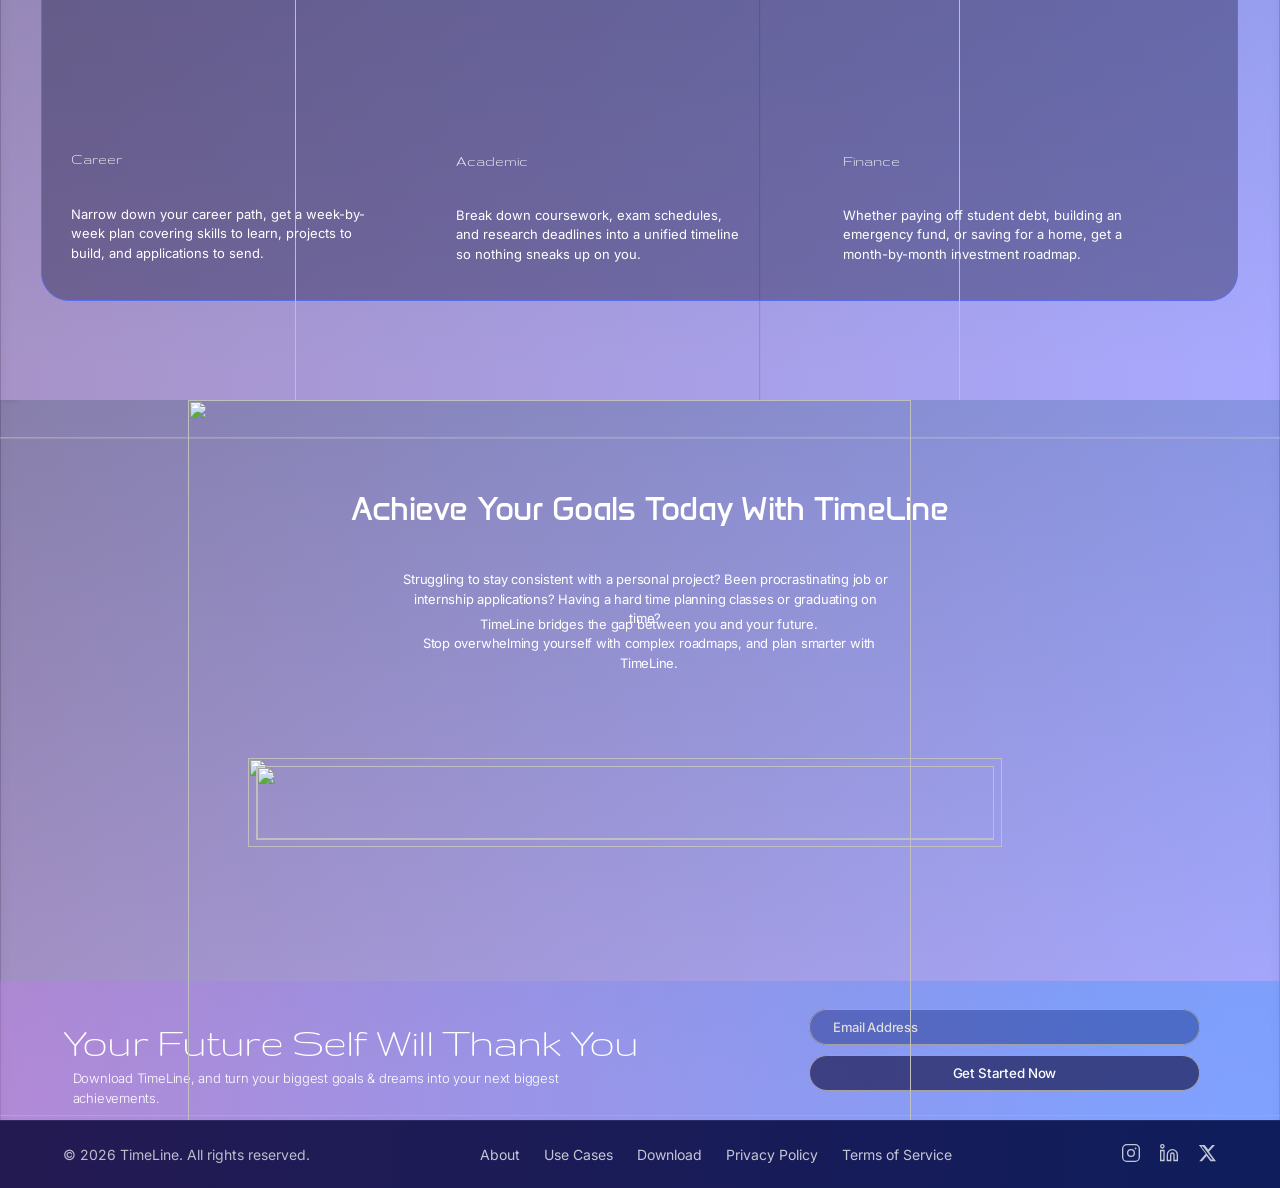
==== commit 9d71d30e: "Add files via upload New Figma landing page 11-02" ====
--- a/index.html
+++ b/index.html
@@ -16,518 +16,293 @@
     <link rel="preconnect" href="https://fonts.googleapis.com" />
     <link rel="preconnect" href="https://fonts.gstatic.com" crossorigin />
     <link
-      href="https://fonts.googleapis.com/css2?family=Inter:wght@400;500;600;700&display=swap"
+      href="https://fonts.googleapis.com/css2?family=Alata&family=Aldrich&family=Anta&family=Gruppo&family=Inter:wght@300;400;500;600&display=swap"
       rel="stylesheet"
     />
-    <link rel="stylesheet" href="styles.css" />
+    <link rel="stylesheet" href="styles-11-02.css" />
   </head>
   <body>
-    <header class="site-header">
-      <nav id="navbar" aria-label="Main navigation">
-        <div class="container nav-inner">
-          <a class="brand" href="#top" aria-label="TimeLine home">
-            <img src="assets/images/TimeLineLogo1.svg" alt="TimeLine" height="20" />
-          </a>
-
-          <div class="nav-links" aria-label="Page sections">
-            <a href="#about">About</a>
-            <a href="#use-cases">Use Cases</a>
-            <a href="#download">Download</a>
-          </div>
-
-          <a
-            class="nav-cta"
-            href="https://timelinepremvp0.vercel.app"
-            target="_blank"
-            rel="noopener"
-          >
-            Download
-          </a>
-
-          <button
-            class="hamburger"
-            id="hamburger"
-            type="button"
-            aria-label="Toggle navigation"
-            aria-expanded="false"
-          >
-            <span></span>
-            <span></span>
-            <span></span>
+    <main id="top">
+      <!-- Landing Draft 2.0 (Figma 2474:3611) -->
+      <section id="hero" class="frame" aria-labelledby="hero-title">
+        <div class="L d bgfill base" style="--x:0;--y:0;--w:1920;--h:1080"><img src="assets/figma-11-02/893d7.png" alt="" /></div>
+        <div class="L d bgfill film" data-shader-effect style="--x:0;--y:-31;--w:1920;--h:1923"><img src="assets/figma-11-02/b576d.png" alt="" /><canvas></canvas></div>
+        <div class="L d bgfill grad-blue" style="--x:0;--y:0;--w:1947;--h:1085"></div>
+        <div class="L d bgfill soft" style="--x:-59;--y:-45;--w:2006;--h:1130;opacity:.93"><img src="assets/figma-11-02/893d7.png" alt="" /></div>
+        <img class="L d" src="assets/figma-11-02/c43dc.svg" alt="" style="--x:-2392;--y:55;--w:4485;--h:1019" />
+        <div class="L d bgfill panel-hero" style="--x:0;--y:0;--w:901;--h:1085"></div>
+
+        <a class="L c logo" href="#top" aria-label="TimeLine home" style="--x:88;--y:118;--w:98;--h:19.26">
+          <img src="assets/figma-11-02/c33da.svg" alt="" />
+        </a>
+
+        <nav class="L c site-nav" aria-label="Main navigation" style="--x:1142;--y:104;--w:700">
+          <a href="#how-it-works">How It Works</a>
+          <a href="#use-cases">Use Cases</a>
+          <a href="https://timelinepremvp0.vercel.app" target="_blank" rel="noopener">Open TimeLine <span aria-hidden="true">↗</span></a>
+        </nav>
+
+        <h1 id="hero-title" class="L c hero-title fade" style="--x:88;--y:348;--w:813">
+          Plan for Goals that <br class="br" />Span Months or Years, <br class="br" />as Easy as Planning <br class="br" />for Tomorrow
+        </h1>
+        <p class="L c hero-sub fade" style="--x:91;--y:644;--w:783">
+          Describe your long-term goal in a prompt, get a personalized roadmap in seconds. <br class="br" />One timeline. One view. Every milestone. Every task. <br class="br" />Displaying exactly what you need to do next.
+        </p>
+
+        <div class="L c group hero-actions" style="--x:91;--y:777;--w:691;--h:65;--gw:691">
+          <a class="pill" href="https://timelinepremvp0.vercel.app" target="_blank" rel="noopener" style="--x:0">
+            <span class="pill-glow"></span><span class="pill-fill" style="background:rgba(59,41,255,.64)"></span><span class="pill-label">Get Early Access</span>
+          </a>
+          <a class="pill" href="#how-it-works" style="--x:368">
+            <span class="pill-glow"></span><span class="pill-fill" style="background:rgba(55,62,255,.73)"></span><span class="pill-label">How TimeLine Works</span>
+          </a>
+        </div>
+
+        <img class="L d" src="assets/figma-11-02/0c6c7.svg" alt="" style="--x:748;--y:-48;--w:1235.87;--h:1176.88" />
+        <p class="L d wordmark wordmark-glow" aria-hidden="true" style="--x:784;--y:482;--w:1058;--h:194">TIMELINE</p>
+        <p class="L c wordmark" aria-hidden="true" style="--x:784;--y:482;--w:1058;--h:194">TIMELINE</p>
+        <p class="L c hero-tagline" style="--x:1249;--y:631;--w:593;--h:89">Design Your Future</p>
+      </section>
+
+      <!-- Frame 33 (Figma 2474:3636) — frame is mirrored vertically in Figma; positions below are as rendered -->
+      <section id="about" class="frame" aria-labelledby="problem-title">
+        <div class="L d bgfill base fy" style="--x:0;--y:0;--w:1920;--h:1080"><img src="assets/figma-11-02/893d7.png" alt="" /></div>
+        <div class="L d bgfill film fy" data-shader-effect style="--x:0;--y:-812;--w:1920;--h:1923"><img src="assets/figma-11-02/b576d.png" alt="" /><canvas></canvas></div>
+        <div class="L d bgfill grad-blue fy" style="--x:0;--y:-5;--w:1947;--h:1085"></div>
+        <div class="L d bgfill soft fy" style="--x:-59;--y:-5;--w:2006;--h:1130"><img src="assets/figma-11-02/893d7.png" alt="" /></div>
+        <img class="L d fy" src="assets/figma-11-02/c43dc.svg" alt="" style="--x:-2392;--y:92;--w:4485;--h:1019" />
+        <div class="L d bgfill panel-problem fy" style="--x:0;--y:-5;--w:901;--h:1085"></div>
+
+        <h2 id="problem-title" class="L c display-60 fade" style="--x:72;--y:287;--w:691">
+          Most Goals Don't Fail Due to Lack of Effort. <br class="br" />They Fail Because <br class="br" />You Don't Know Where to Start.
+        </h2>
+        <div class="L c problem-body fade" style="--x:1060;--y:601;--w:783">
+          <p>The problem isn't motivation. It's structure. When a goal spans months or years, <br class="br" />it becomes overwhelming; too abstract to act on today. <br class="br" />You know where you want to end up, but not what to do Monday morning.</p>
+          <p>TimeLine gives you the structure that was always missing. <br class="br" />Breaking every long-term goal into a clear sequence of milestones and tasks, <br class="br" />you always know exactly what comes next, <br class="br" />and never lose sight of what you're working toward.</p>
+        </div>
+
+        <form class="L c group signup signup-join" data-signup style="--x:1355;--y:862;--w:488;--h:54;--gw:488" novalidate>
+          <span class="join-fill"></span><span class="join-seg"></span>
+          <label class="sr-only" for="join-email">Email address</label>
+          <input id="join-email" type="email" name="email" placeholder="Enter Your Email Address" autocomplete="email" required />
+          <button type="submit">JOIN COMMUNITY</button>
+          <p class="signup-status" role="status" aria-live="polite"></p>
+        </form>
+
+        <img class="L d" src="assets/figma-11-02/b679c.svg" alt="" style="--x:370;--y:0;--w:1084.69;--h:1138.5" />
+        <img class="L d logo-mark" src="assets/figma-11-02/c33da.svg" alt="" style="--x:72;--y:118;--w:98;--h:19.26" />
+      </section>
+
+      <!-- Frame 34 (Figma 2474:3658) -->
+      <section id="how-it-works" class="frame" aria-labelledby="steps-title">
+        <div class="L d bgfill base" style="--x:0;--y:0;--w:1920;--h:1080"><img src="assets/figma-11-02/893d7.png" alt="" /></div>
+        <div class="L d bgfill film" data-shader-effect style="--x:0;--y:-31;--w:1920;--h:1923"><img src="assets/figma-11-02/b576d.png" alt="" /><canvas></canvas></div>
+        <div class="L d bgfill grad-blue-b" style="--x:0;--y:0;--w:1947;--h:1085"></div>
+        <div class="L d bgfill soft fy" style="--x:-30;--y:-31;--w:2006;--h:1130"><img src="assets/figma-11-02/893d7.png" alt="" /></div>
+        <div class="L d bgfill panel-steps fy" style="--x:9;--y:1;--w:931;--h:1085"></div>
+
+        <h2 id="steps-title" class="L c title-50 center" style="--x:0;--y:297;--w:1921">From Scattered Idea to Finished Goal in 3 Steps</h2>
+        <div class="L d steps-line" style="--x:351;--y:481;--w:24.8;--h:218"><img src="assets/figma-11-02/d52c3.svg" alt="" /></div>
+
+        <div class="L c group steps" role="tablist" aria-label="How TimeLine works" style="--x:383;--y:464;--w:480;--h:248;--gw:480">
+          <button class="step" role="tab" id="step-tab-1" aria-selected="true" aria-controls="step-panel" data-step="0" style="--y:0">
+            <span class="step-num">1</span><span class="step-label">Describe Your Goal</span>
           </button>
-        </div>
-
-        <div class="mobile-nav" id="mobile-nav">
+          <button class="step" role="tab" id="step-tab-2" aria-selected="false" aria-controls="step-panel" data-step="1" tabindex="-1" style="--y:96">
+            <span class="step-num">2</span><span class="step-label">Receive Personalized Roadmap</span>
+          </button>
+          <button class="step" role="tab" id="step-tab-3" aria-selected="false" aria-controls="step-panel" data-step="2" tabindex="-1" style="--y:188">
+            <span class="step-num">3</span><span class="step-label">Progress &amp; Pivot</span>
+          </button>
+        </div>
+
+        <div id="step-panel" class="L c step-panel" role="tabpanel" aria-labelledby="step-tab-1" style="--x:383;--y:752;--w:470">
+          <h3 class="step-title">Tell TimeLine your goal and your timeframe</h3>
+          <p class="step-text">Type your goal in plain language — learn Spanish, launch a product, get promoted. Add how long you have. That's all.</p>
+        </div>
+
+        <img class="L d" src="assets/figma-11-02/c9a6f.svg" alt="" style="--x:-2392;--y:-1;--w:4485;--h:1019;transform:scaleY(-1)" />
+        <img class="L d fy" src="assets/figma-11-02/75577.svg" alt="" style="--x:139;--y:-4;--w:1297.02;--h:1138.5" />
+
+        <div class="L c group shots" style="--x:911;--y:409;--w:683;--h:401;--gw:683">
+          <figure class="shot" data-shot="2" data-slot="2">
+            <img src="assets/figma-11-02/60a09.png" alt="Pathfinder AI suggesting changes to a roadmap in TimeLine" loading="lazy" />
+          </figure>
+          <figure class="shot" data-shot="1" data-slot="1">
+            <img src="assets/figma-11-02/2e313.png" alt="A TimeLine roadmap broken into milestones for internship applications" loading="lazy" />
+          </figure>
+          <figure class="shot" data-shot="0" data-slot="0">
+            <img src="assets/figma-11-02/47ffd.png" alt="Pathfinder AI prompt for generating a new TimeLine" loading="lazy" />
+          </figure>
+        </div>
+
+        <img class="L d logo-mark" src="assets/figma-11-02/9ff82.svg" alt="" style="--x:112;--y:118;--w:98;--h:19.26" />
+      </section>
+
+      <!-- Frame 35 (Figma 2474:3686) — frame is mirrored vertically in Figma; positions below are as rendered -->
+      <section id="pathfinder" class="frame" aria-labelledby="ai-title">
+        <div class="L d bgfill base fy" style="--x:0;--y:0;--w:1920;--h:1080"><img src="assets/figma-11-02/893d7.png" alt="" /></div>
+        <div class="L d bgfill film fy" data-shader-effect style="--x:0;--y:-812;--w:1920;--h:1923"><img src="assets/figma-11-02/b576d.png" alt="" /><canvas></canvas></div>
+        <img class="L d" src="assets/figma-11-02/1326c.svg" alt="" style="--x:289;--y:-39;--w:1084.69;--h:1138.5" />
+        <div class="L d bgfill film fy" data-shader-effect style="--x:0;--y:-812;--w:1920;--h:1923"><img src="assets/figma-11-02/b576d.png" alt="" /><canvas></canvas></div>
+        <img class="L d" src="assets/figma-11-02/b2785.png" alt="" loading="lazy" style="--x:-1373;--y:-85;--w:2230;--h:1766;object-fit:cover" />
+        <div class="L d bgfill grad-blue fy" style="--x:0;--y:-5;--w:1947;--h:1085"></div>
+        <div class="L d bgfill soft fy" style="--x:-59;--y:-5;--w:2006;--h:1130"><img src="assets/figma-11-02/893d7.png" alt="" /></div>
+        <div class="L d bgfill panel-ai fy" style="--x:0;--y:-4;--w:931;--h:1085"></div>
+        <img class="L d" src="assets/figma-11-02/c9a6f.svg" alt="" style="--x:-2392;--y:45;--w:4485;--h:1019" />
+
+        <div class="L c ai-copy fade" style="--x:168;--y:198;--w:740">
+          <h2 id="ai-title" class="title-50">AI That Does the Heavy Lifting</h2>
+          <p class="ai-intro">Pathfinder AI is TimeLine's built-in intelligence layer. <br class="br" />It generates your initial roadmap and stays available throughout your journey.</p>
+          <ul class="ai-features">
+            <li><strong>Instant Roadmap Generation</strong> Describe your goal. Get a full multi-month plan with milestones and weekly tasks in seconds.</li>
+            <li><strong>Adaptive Replanning</strong> Tell Pathfinder what changed. It rebuilds your timeline around your current reality — no manual editing.</li>
+            <li><strong>Always-On Guidance</strong> Ask questions, get suggestions, or request a progress check anytime. Pathfinder knows your goal and your timeline.</li>
+          </ul>
+        </div>
+
+        <ul class="L c group ai-icons" style="--x:156;--y:685;--w:670;--h:226;--gw:670">
+          <li>
+            <img class="gx blend-base" src="assets/figma-11-02/7eed0.svg" alt="" style="--x:0;--y:2;--w:171;--h:171" />
+            <img class="gx plus" src="assets/figma-11-02/88512.svg" alt="" style="--x:0;--y:2;--w:171;--h:171" />
+            <img class="gx plus" src="assets/figma-11-02/21e0a.svg" alt="" style="--x:0;--y:2;--w:171;--h:171" />
+            <img class="gx" src="assets/figma-11-02/ce9a5.svg" alt="" style="--x:23;--y:76;--w:24;--h:24.1" />
+            <img class="gx" src="assets/figma-11-02/189ca.svg" alt="" style="--x:51;--y:85;--w:20;--h:5.9" />
+            <img class="gx" src="assets/figma-11-02/73069.svg" alt="" style="--x:73;--y:76;--w:26;--h:24.1" />
+            <img class="gx" src="assets/figma-11-02/8772e.svg" alt="" style="--x:101;--y:85;--w:20;--h:5.9" />
+            <img class="gx" src="assets/figma-11-02/d5306.svg" alt="" style="--x:123;--y:76;--w:26;--h:24.1" />
+            <span class="gx icon-label" style="--x:-17;--y:190;--w:205">Milestones &amp; Tasks</span>
+          </li>
+          <li>
+            <img class="gx" src="assets/figma-11-02/fe78c.svg" alt="" style="--x:249;--y:4;--w:171;--h:171" />
+            <img class="gx plus" src="assets/figma-11-02/84c5c.svg" alt="" style="--x:249;--y:2;--w:171;--h:171" />
+            <img class="gx plus" src="assets/figma-11-02/7318a.svg" alt="" style="--x:249;--y:2;--w:171;--h:171" />
+            <img class="gx" src="assets/figma-11-02/8212c.svg" alt="" style="--x:288;--y:42;--w:94;--h:92.255" />
+            <span class="gx icon-label" style="--x:251;--y:190;--w:168">Progression</span>
+          </li>
+          <li>
+            <img class="gx" src="assets/figma-11-02/19385.svg" alt="" style="--x:498;--y:2;--w:172;--h:171" />
+            <img class="gx plus" src="assets/figma-11-02/bb576.svg" alt="" style="--x:498;--y:0;--w:172;--h:171" />
+            <img class="gx plus" src="assets/figma-11-02/45116.svg" alt="" style="--x:498;--y:0;--w:172;--h:171" />
+            <img class="gx" src="assets/figma-11-02/02059.svg" alt="" style="--x:536;--y:40;--w:95;--h:95" />
+            <span class="gx icon-label" style="--x:493;--y:190;--w:181">Pathfinder AI</span>
+          </li>
+        </ul>
+
+        <img class="L d dodge" src="assets/figma-11-02/2d946.png" alt="" loading="lazy" style="--x:-2953;--y:-3272;--w:7985;--h:4492;object-fit:cover" />
+        <p class="L c ring-label" style="--x:1076;--y:516;--w:672;--h:74">PATHFINDER AI</p>
+        <img class="L d" src="assets/figma-11-02/626f4.svg" alt="" style="--x:1134;--y:0;--w:1084.69;--h:1138.5;transform:rotate(180deg)" />
+        <img class="L d logo-mark" src="assets/figma-11-02/9ff82.svg" alt="" style="--x:112;--y:118;--w:98;--h:19.26" />
+      </section>
+
+      <!-- Frame 36 (Figma 2474:3743) -->
+      <section id="use-cases" class="frame" aria-labelledby="uses-title">
+        <div class="L d bgfill base" style="--x:0;--y:0;--w:1920;--h:1080"><img src="assets/figma-11-02/893d7.png" alt="" /></div>
+        <div class="L d bgfill film" data-shader-effect style="--x:0;--y:-31;--w:1920;--h:1923"><img src="assets/figma-11-02/b576d.png" alt="" /><canvas></canvas></div>
+        <img class="L d" src="assets/figma-11-02/fb8b8.svg" alt="" style="--x:1138;--y:0;--w:1084.69;--h:1138.5;transform:rotate(180deg)" />
+        <div class="L d bgfill grad-pink" style="--x:0;--y:0;--w:1947;--h:1085"></div>
+        <div class="L d bgfill film" data-shader-effect style="--x:0;--y:-31;--w:1920;--h:1923"><img src="assets/figma-11-02/b576d.png" alt="" /><canvas></canvas></div>
+        <div class="L d bgfill grad-blue-b" style="--x:0;--y:0;--w:1947;--h:1085"></div>
+        <div class="L d bgfill soft fy" style="--x:-30;--y:-31;--w:2006;--h:1130"><img src="assets/figma-11-02/893d7.png" alt="" /></div>
+        <img class="L d fy" src="assets/figma-11-02/c9a6f.svg" alt="" style="--x:-2392;--y:120;--w:4485;--h:1019" />
+        <div class="L d cases-panel" style="--x:62;--y:329;--w:1795;--h:602"></div>
+        <img class="L d fy" src="assets/figma-11-02/9bd17.svg" alt="" style="--x:443;--y:0;--w:996.87;--h:1373" />
+
+        <h2 id="uses-title" class="L c title-50 center" style="--x:0;--y:225;--w:1865">One Place for Every Goal That Actually Matters</h2>
+
+        <article class="L c case" style="--x:107;--y:379;--w:550">
+          <img src="assets/figma-11-02/56a03.png" alt="Illustration of a student planning their career at a desk overlooking a futuristic city" loading="lazy" style="--w:546;--h:315" />
+          <h3>Career</h3>
+          <p>Narrow down your career path, get a week-by-week plan covering skills to learn, projects to build, and applications to send.</p>
+        </article>
+        <article class="L c case" style="--x:684;--y:379;--w:550">
+          <img src="assets/figma-11-02/21ebd.png" alt="Illustration of students in a lecture hall with planets beyond the windows" loading="lazy" style="--w:550;--h:317" />
+          <h3>Academic</h3>
+          <p>Break down coursework, exam schedules, <br class="br" />and research deadlines into a unified timeline so nothing sneaks up on you.</p>
+        </article>
+        <article class="L c case" style="--x:1264;--y:379;--w:550">
+          <img class="fx" src="assets/figma-11-02/788a9.png" alt="Illustration of a person sitting by a window looking out at planets and a city skyline" loading="lazy" style="--w:550;--h:317" />
+          <h3>Finance</h3>
+          <p>Whether paying off student debt, building an emergency fund, or saving for a home, get a month-by-month investment roadmap.</p>
+        </article>
+
+        <img class="L d logo-mark" src="assets/figma-11-02/9ff82.svg" alt="" style="--x:112;--y:118;--w:98;--h:19.26" />
+      </section>
+
+      <!-- Frame 37 (Figma 2474:3773) -->
+      <section id="download" class="frame" aria-labelledby="cta-title">
+        <div class="L d bgfill base" style="--x:0;--y:0;--w:1920;--h:1080"><img src="assets/figma-11-02/893d7.png" alt="" /></div>
+        <div class="L d bgfill film" data-shader-effect style="--x:0;--y:-31;--w:1920;--h:1923"><img src="assets/figma-11-02/b576d.png" alt="" /><canvas></canvas></div>
+        <div class="L d bgfill grad-pink" style="--x:0;--y:0;--w:1947;--h:1085"></div>
+        <div class="L d bgfill film" data-shader-effect style="--x:0;--y:-812;--w:1920;--h:1923"><img src="assets/figma-11-02/b576d.png" alt="" /><canvas></canvas></div>
+        <div class="L d bgfill grad-blue fy" style="--x:0;--y:-5;--w:1947;--h:1085"></div>
+        <img class="L d fy" src="assets/figma-11-02/b2785.png" alt="" loading="lazy" style="--x:-2015;--y:-1627;--w:4029;--h:3191;opacity:.46;object-fit:cover" />
+        <div class="L d bgfill soft fy" style="--x:-59;--y:-5;--w:2006;--h:1130"><img src="assets/figma-11-02/893d7.png" alt="" /></div>
+        <img class="L d fy" src="assets/figma-11-02/c9a6f.svg" alt="" style="--x:-2392;--y:55;--w:4485;--h:1019" />
+        <div class="L d band" style="--x:0;--y:872;--w:1920;--h:208"></div>
+
+        <h2 id="cta-title" class="L c cta-title center fade" style="--x:476;--y:126;--w:996">Achieve Your Goals Today With TimeLine</h2>
+        <p class="L c cta-text center fade" style="--x:603;--y:255;--w:730">Struggling to stay consistent with a personal project? Been procrastinating job or internship applications? Having a hard time planning classes or graduating on time?</p>
+        <p class="L c cta-text center fade" style="--x:603;--y:322;--w:741">TimeLine bridges the gap between you and your future. <br class="br" />Stop overwhelming yourself with complex roadmaps, and plan smarter with TimeLine.</p>
+
+        <div class="L c group dot-wordmark" role="img" aria-label="TIMELINE" style="--x:372;--y:537;--w:1137;--h:134;--gw:1137">
+          <img class="gx" src="assets/figma-11-02/fec62.svg" alt="" style="--x:0;--y:0;--w:1130.4;--h:133.4" />
+          <img class="gx" src="assets/figma-11-02/fec62.svg" alt="" style="--x:0;--y:0;--w:1130.4;--h:133.4" />
+          <img class="gx" src="assets/figma-11-02/466a6.svg" alt="" style="--x:13;--y:12.5;--w:1106;--h:109" />
+          <img class="gx" src="assets/figma-11-02/decda.svg" alt="" style="--x:11.5;--y:11.5;--w:1108;--h:111" />
+        </div>
+
+        <h2 class="L c thank-title" style="--x:95;--y:916;--w:969">Your Future Self Will Thank You</h2>
+        <p class="L c thank-sub" style="--x:109;--y:1004;--w:794">Download TimeLine, and turn your biggest goals &amp; dreams into your next biggest achievements.</p>
+
+        <form class="L c group signup signup-cta" data-signup style="--x:1213;--y:913;--w:587;--h:123;--gw:587" novalidate>
+          <span class="cta-field-fill"></span>
+          <label class="sr-only" for="cta-email">Email address</label>
+          <input id="cta-email" type="email" name="email" placeholder="Email Address" autocomplete="email" required />
+          <button type="submit">Get Started Now</button>
+          <p class="signup-status" role="status" aria-live="polite"></p>
+        </form>
+
+        <img class="L d" src="assets/figma-11-02/11b51.svg" alt="" style="--x:282;--y:0;--w:1084.69;--h:1138.5" />
+        <img class="L d logo-mark" src="assets/figma-11-02/9ff82.svg" alt="" style="--x:112;--y:118;--w:98;--h:19.26" />
+      </section>
+    </main>
+
+    <footer class="site-footer">
+      <div class="footer-inner">
+        <p class="footer-copy">© <span data-year>2026</span> TimeLine. All rights reserved.</p>
+        <nav class="footer-nav" aria-label="Footer navigation">
           <a href="#about">About</a>
           <a href="#use-cases">Use Cases</a>
           <a href="#download">Download</a>
-        </div>
-      </nav>
-    </header>
-
-    <main id="top">
-      <section id="hero" class="hero">
-        <div class="container hero-grid">
-          <div class="hero-copy fade-in">
-            <p class="eyebrow accent">GOAL PLANNING, REIMAGINED</p>
-            <h1>
-              A Platform Helping You Plan Your Long-Term Goals that Span Months or
-              Years, as Easy as Planning for Tomorrow
-            </h1>
-            <p class="hero-subtext">
-              Describe your long-term goal in a prompt, get a personalized roadmap in
-              seconds. One timeline. One view. Every milestone. Every task. Displaying
-              exactly what you need to do next.
-            </p>
-
-            <div class="hero-actions">
-              <a
-                class="btn btn-primary"
-                href="https://timelinepremvp0.vercel.app"
-                target="_blank"
-                rel="noopener"
-              >
-                Get Started Free
-              </a>
-              <a class="btn btn-outline" href="#how-it-works">See How It Works</a>
-            </div>
-
-            <div class="social-proof" aria-label="Community size">
-              <div class="avatar-stack" aria-hidden="true">
-                <span class="avatar avatar-one"></span>
-                <span class="avatar avatar-two"></span>
-                <span class="avatar avatar-three"></span>
-                <span class="avatar avatar-four"></span>
-                <span class="avatar avatar-five"></span>
-              </div>
-              <span>2,314 people joined</span>
-            </div>
-          </div>
-
-          <div class="hero-visual fade-in">
-            <img src="assets/images/HeroSection.svg" alt="" class="hero-svg" />
-            <p class="hero-subtitle">DESIGN YOUR FUTURE</p>
-            <span class="hero-dot dot-1"></span>
-            <span class="hero-dot dot-2"></span>
-            <span class="hero-dot dot-3"></span>
-          </div>
-        </div>
-      </section>
-
-      <section id="download" class="signup-bar">
-        <div class="container signup-layout">
-          <div class="signup-text">
-            <h3>Achieve Your Goals Today</h3>
-            <p>Join thousands already planning smarter with TimeLine.</p>
-          </div>
-
-          <div class="input-group">
-            <input type="email" placeholder="Enter your email address" aria-label="Email address" />
-            <button type="button">Download Now</button>
-          </div>
-
-          <div class="social-links" aria-label="Social media links">
-            <a href="#" aria-label="Instagram">
-              <svg viewBox="0 0 24 24" aria-hidden="true">
-                <rect x="2" y="2" width="20" height="20" rx="5" ry="5" />
-                <circle cx="12" cy="12" r="4" />
-                <circle cx="17.5" cy="6.5" r="1" fill="currentColor" stroke="none" />
-              </svg>
-            </a>
-            <a href="#" aria-label="LinkedIn">
-              <svg viewBox="0 0 24 24" aria-hidden="true">
-                <path d="M16 8a6 6 0 016 6v7h-4v-7a2 2 0 00-2-2 2 2 0 00-2 2v7h-4v-7a6 6 0 016-6zM2 9h4v12H2z"/>
-                <circle cx="4" cy="4" r="2"/>
-              </svg>
-            </a>
-            <a href="#" aria-label="X">
-              <svg viewBox="0 0 24 24" aria-hidden="true">
-                <path d="M18.244 2.25h3.308l-7.227 8.26 8.502 11.24H16.17l-4.714-6.231-5.401 6.231H2.744l7.73-8.835L2.25 2.25h6.934l4.262 5.636zm-1.161 17.52h1.833L7.084 4.126H5.117z"/>
-              </svg>
-            </a>
-          </div>
-        </div>
-      </section>
-
-      <section id="about" class="problem-section">
-        <div class="container problem-container fade-in">
-          <h2>
-            Most Goals Don't Fail Because of Lack of Effort.<br />
-            They Fail Because You Don't Know Where to Start.
-          </h2>
-          <div class="problem-body">
-            <p>
-              The problem isn't motivation. It's structure. When a goal spans months
-              or years, it becomes invisible — too abstract to act on today. You know
-              where you want to end up, but not what to do Monday morning.
-            </p>
-            <p>
-              TimeLine solves this by breaking every long-term goal into a clear
-              sequence of milestones and tasks — generated in seconds by AI, organized
-              into a single view so you always know exactly what comes next.
-            </p>
-          </div>
-        </div>
-      </section>
-
-      <section id="how-it-works" class="how-section">
-        <div class="container">
-          <p class="eyebrow">HOW IT WORKS</p>
-          <h2>From Scattered Idea to Finished Goal in 3 Steps</h2>
-
-          <div class="steps-layout">
-            <div class="steps-column fade-in">
-              <div class="step">
-                <div class="step-header">
-                  <div class="step-number">01</div>
-                  <div class="step-content">
-                    <h4>Tell TimeLine your goal and your timeframe</h4>
-                    <p>
-                      Type your goal in plain language — learn Spanish, launch a product,
-                      get promoted. Add how long you have. That's all.
-                    </p>
-                  </div>
-                </div>
-              </div>
-
-              <div class="step-connector"></div>
-
-              <div class="step">
-                <div class="step-header">
-                  <div class="step-number">02</div>
-                  <div class="step-content">
-                    <h4>Get an AI-generated TimeLine broken down into milestones and tasks</h4>
-                    <p>
-                      Instantly receive a structured roadmap organized by months and weeks.
-                      Milestones mark your progress checkpoints; tasks tell you exactly
-                      what to do each day.
-                    </p>
-                  </div>
-                </div>
-              </div>
-
-              <div class="step-connector"></div>
-
-              <div class="step">
-                <div class="step-header">
-                  <div class="step-number">03</div>
-                  <div class="step-content">
-                    <h4>Follow your timeline, pivot when needed with AI and actually achieve your goal</h4>
-                    <p>
-                      Life changes — so does your plan. Ask StreamLine AI to adjust your
-                      timeline whenever you need. Stay on track without starting over.
-                    </p>
-                  </div>
-                </div>
-              </div>
-            </div>
-
-            <div class="mockup-panel fade-in">
-              <div class="mockup-card">
-                <div class="mockup-traffic-lights" aria-hidden="true">
-                  <span class="tl red"></span>
-                  <span class="tl yellow"></span>
-                  <span class="tl green"></span>
-                </div>
-
-                <div class="mockup-header">
-                  <img src="assets/images/StreamLineAILogo.svg" width="16" alt="" />
-                  <span>StreamLine AI</span>
-                </div>
-
-                <div class="workflow-visuals">
-                  <img src="assets/images/AIGeneration.png" alt="AI roadmap generation preview" />
-                  <img src="assets/images/Document.png" alt="Roadmap document preview" />
-                  <img src="assets/images/Pivot.png" alt="Plan adjustment preview" />
-                </div>
-              </div>
-            </div>
-          </div>
-        </div>
-      </section>
-
-      <section class="real-people-section">
-        <div class="container real-people-grid">
-          <div class="photo-card fade-in">
-            <img src="assets/images/PMphoto.jpg" alt="Professional planning at a desk" />
-          </div>
-
-          <div class="real-people-copy fade-in">
-            <p class="eyebrow">BUILT FOR REAL PEOPLE</p>
-            <h2>Built for Real People, Not Project Managers</h2>
-            <p>
-              You shouldn't need to understand Gantt charts, sprints, or OKRs to
-              achieve a personal goal. TimeLine is designed for students,
-              career-changers, aspiring entrepreneurs, and anyone with ambition and a
-              timeline.
-            </p>
-            <p>
-              No jargon. No complexity. Just your goal, your deadline, and a clear path
-              forward — generated for you in seconds.
-            </p>
-          </div>
-        </div>
-      </section>
-
-      <section id="use-cases" class="use-cases-section">
-        <div class="container">
-          <p class="eyebrow center">USE CASES</p>
-          <h2 class="center">One Place for Every Goal That Actually Matters</h2>
-
-          <div class="carousel-track" aria-label="Use cases carousel">
-            <article class="carousel-card card fade-in">
-              <img src="assets/images/Career.jpeg" alt="Career use case" class="card-photo" />
-              <div class="card-body">
-                <span class="card-tag">Career</span>
-                <h3>Land Your Dream Job</h3>
-                <p>
-                  Set a target role, get a week-by-week plan covering skills to learn,
-                  projects to build, and applications to send.
-                </p>
-              </div>
-            </article>
-
-            <article class="carousel-card card fade-in">
-              <img src="assets/images/Academic.jpg" alt="Academic use case" class="card-photo" />
-              <div class="card-body">
-                <span class="card-tag">Academic</span>
-                <h3>Ace the Semester</h3>
-                <p>
-                  Break down coursework, exam schedules, and research deadlines into a
-                  unified timeline so nothing sneaks up on you.
-                </p>
-              </div>
-            </article>
-
-            <article class="carousel-card card fade-in">
-              <img src="assets/images/Finance.jpg" alt="Finance use case" class="card-photo" />
-              <div class="card-body">
-                <span class="card-tag">Finance</span>
-                <h3>Hit Your Financial Milestone</h3>
-                <p>
-                  Whether saving for a house, building an emergency fund, or eliminating
-                  debt — get a month-by-month savings roadmap.
-                </p>
-              </div>
-            </article>
-          </div>
-
-          <div class="carousel-dots" aria-label="Carousel navigation">
-            <button class="carousel-dot active" data-index="0" type="button" aria-label="Slide 1"></button>
-            <button class="carousel-dot" data-index="1" type="button" aria-label="Slide 2"></button>
-            <button class="carousel-dot" data-index="2" type="button" aria-label="Slide 3"></button>
-          </div>
-        </div>
-      </section>
-
-      <section class="streamline-section">
-        <div class="container streamline-grid">
-          <div class="streamline-copy fade-in">
-            <p class="eyebrow">STREAMLINE AI</p>
-            <h2>AI That Does the Heavy Lifting</h2>
-            <p class="body-intro">
-              StreamLine AI is TimeLine's built-in intelligence layer. It generates your
-              initial roadmap and stays available throughout your journey.
-            </p>
-
-            <ul class="feature-bullets">
-              <li>
-                <div class="bullet-icon">✦</div>
-                <div>
-                  <strong>Instant Roadmap Generation</strong>
-                  <p>
-                    Describe your goal. Get a full multi-month plan with milestones and
-                    weekly tasks in seconds.
-                  </p>
-                </div>
-              </li>
-              <li>
-                <div class="bullet-icon">✦</div>
-                <div>
-                  <strong>Adaptive Replanning</strong>
-                  <p>
-                    Tell StreamLine what changed. It rebuilds your timeline around your
-                    current reality — no manual editing.
-                  </p>
-                </div>
-              </li>
-              <li>
-                <div class="bullet-icon">✦</div>
-                <div>
-                  <strong>Always-On Guidance</strong>
-                  <p>
-                    Ask questions, get suggestions, or request a progress check anytime.
-                    StreamLine knows your goal and your timeline.
-                  </p>
-                </div>
-              </li>
-            </ul>
-          </div>
-
-          <div class="streamline-card fade-in">
-            <img src="assets/images/SprintsLogo.svg" class="card-decoration" alt="" />
-            <img src="assets/images/StreamLineAILogo.svg" alt="StreamLine AI" class="streamline-logo" />
-            <p class="streamline-label">StreamLine AI</p>
-            <p class="streamline-sublabel">Powered by advanced AI</p>
-          </div>
-        </div>
-      </section>
-
-      <section class="feature-summary-section">
-        <div class="container">
-          <h2 class="center summary-title">TimeLine Works For You</h2>
-
-          <div class="feature-summary-grid">
-            <div class="feature-copy fade-in">
-              <div class="feature-item">
-                <h4>One View. Every Goal.</h4>
-                <p>
-                  TimeLine puts your entire goal journey — from start date to final
-                  milestone — in a single scrollable timeline. No switching between apps,
-                  no lost context, no forgotten deadlines.
-                </p>
-              </div>
-
-              <div class="feature-item">
-                <h4>Milestones That Actually Motivate</h4>
-                <p>
-                  Each milestone is a meaningful checkpoint — not an arbitrary date. See
-                  progress at a glance and feel the momentum of moving toward something
-                  real.
-                </p>
-              </div>
-
-              <div class="feature-item">
-                <h4>Built for Pivots</h4>
-                <p>
-                  Goals evolve. When they do, StreamLine AI regenerates the relevant
-                  sections of your plan instantly. You adapt; your timeline adapts with
-                  you.
-                </p>
-              </div>
-            </div>
-
-            <div class="feature-visual fade-in">
-              <img src="assets/images/HeroSection.svg" alt="TimeLine timeline visual" />
-            </div>
-          </div>
-
-          <div class="feature-icons fade-in">
-            <div class="feature-icon-item">
-              <div class="icon-box">
-                <svg viewBox="0 0 76 15" aria-hidden="true">
-                  <circle cx="7.47" cy="7.47" r="7.47" />
-                  <rect x="16" y="5.5" width="13" height="3" rx="1.5" />
-                  <circle cx="38" cy="7.47" r="7.47" />
-                  <rect x="46.5" y="5.5" width="13" height="3" rx="1.5" />
-                  <circle cx="68.5" cy="7.47" r="7.47" />
-                </svg>
-              </div>
-              <span>Milestones &amp; Tasks</span>
-            </div>
-
-            <div class="feature-icon-item">
-              <div class="icon-box">
-                <svg viewBox="0 0 24 24" aria-hidden="true">
-                  <path d="M12 19V5M5 12l7-7 7 7" />
-                </svg>
-              </div>
-              <span>Progression</span>
-            </div>
-
-            <div class="feature-icon-item">
-              <div class="icon-box">
-                <img src="assets/images/StreamLineAILogo.svg" alt="StreamLine AI" />
-              </div>
-              <span>StreamLine AI</span>
-            </div>
-          </div>
-        </div>
-      </section>
-
-      <section class="cta-section">
-        <div class="container cta-inner fade-in">
-          <h2>Achieve Your Goals Today With TimeLine</h2>
-          <p>
-            Stop wishing. Stop overwhelming yourself. Start with a clear plan —
-            generated for you in seconds.
-          </p>
-
-          <div class="input-group input-group--cta">
-            <input type="email" placeholder="Enter your email address" aria-label="Email address for free signup" />
-            <button type="button">Get Started Free</button>
-          </div>
-
-          <p class="fine-print">Free to get started. No credit card required.</p>
-        </div>
-      </section>
-
-      <section class="dot-matrix-section" aria-label="TimeLine timeline wordmark">
-        <div class="dot-matrix-wrapper">
-          <img src="assets/images/ResonanceSection.svg" alt="TIMELINE" class="dot-matrix-svg" />
-        </div>
-      </section>
-    </main>
-
-    <footer class="site-footer">
-      <div class="container">
-        <div class="footer-grid">
-          <div class="footer-branding">
-            <img src="assets/images/TimeLineLogo1.svg" alt="TimeLine" height="16" />
-            <p class="footer-tagline">Your Future Self Will Thank You</p>
-
-            <div class="input-group footer-input">
-              <input type="email" placeholder="Enter your email" aria-label="Email address for subscribe" />
-              <button type="button">Subscribe</button>
-            </div>
-
-            <img src="assets/images/SprintsLogo.svg" class="footer-decoration" alt="" />
-          </div>
-
-          <div class="footer-right">
-            <div class="footer-social">
-              <a href="#" class="social-link" aria-label="Instagram">
-                <svg viewBox="0 0 24 24" aria-hidden="true">
-                  <rect x="2" y="2" width="20" height="20" rx="5" ry="5"/>
-                  <circle cx="12" cy="12" r="4"/>
-                  <circle cx="17.5" cy="6.5" r="1" fill="currentColor" stroke="none"/>
-                </svg>
-                <span>@timeline.app</span>
-              </a>
-              <a href="#" class="social-link" aria-label="LinkedIn">
-                <svg viewBox="0 0 24 24" aria-hidden="true">
-                  <path d="M16 8a6 6 0 016 6v7h-4v-7a2 2 0 00-2-2 2 2 0 00-2 2v7h-4v-7a6 6 0 016-6zM2 9h4v12H2z"/>
-                  <circle cx="4" cy="4" r="2"/>
-                </svg>
-                <span>TimeLine on LinkedIn</span>
-              </a>
-              <a href="#" class="social-link" aria-label="X">
-                <svg viewBox="0 0 24 24" aria-hidden="true">
-                  <path d="M18.244 2.25h3.308l-7.227 8.26 8.502 11.24H16.17l-4.714-6.231-5.401 6.231H2.744l7.73-8.835L2.25 2.25h6.934l4.262 5.636zm-1.161 17.52h1.833L7.084 4.126H5.117z"/>
-                </svg>
-                <span>@useTimeLine</span>
-              </a>
-            </div>
-
-            <nav class="footer-nav" aria-label="Footer navigation">
-              <a href="#about">About</a>
-              <a href="#use-cases">Use Cases</a>
-              <a href="#download">Download</a>
-            </nav>
-          </div>
-        </div>
-
-        <div class="footer-bottom">
-          <p>© 2025 TimeLine. All rights reserved.</p>
-          <div>
-            <a href="#">Privacy Policy</a>
-            <span> · </span>
-            <a href="#">Terms of Service</a>
-          </div>
+          <a href="#">Privacy Policy</a>
+          <a href="#">Terms of Service</a>
+        </nav>
+        <div class="footer-social" aria-label="Social media links">
+          <a href="#" aria-label="TimeLine on Instagram">
+            <svg viewBox="0 0 24 24" aria-hidden="true">
+              <rect x="2" y="2" width="20" height="20" rx="5" ry="5" />
+              <circle cx="12" cy="12" r="4" />
+              <circle cx="17.5" cy="6.5" r="1" fill="currentColor" stroke="none" />
+            </svg>
+          </a>
+          <a href="#" aria-label="TimeLine on LinkedIn">
+            <svg viewBox="0 0 24 24" aria-hidden="true">
+              <path d="M16 8a6 6 0 016 6v7h-4v-7a2 2 0 00-2-2 2 2 0 00-2 2v7h-4v-7a6 6 0 016-6zM2 9h4v12H2z" />
+              <circle cx="4" cy="4" r="2" />
+            </svg>
+          </a>
+          <a href="#" aria-label="TimeLine on X">
+            <svg viewBox="0 0 24 24" aria-hidden="true">
+              <path d="M18.244 2.25h3.308l-7.227 8.26 8.502 11.24H16.17l-4.714-6.231-5.401 6.231H2.744l7.73-8.835L2.25 2.25h6.934l4.262 5.636zm-1.161 17.52h1.833L7.084 4.126H5.117z" />
+            </svg>
+          </a>
         </div>
       </div>
     </footer>
 
-    <script src="script.js"></script>
+    <script src="shader/pattern-refraction-11-02.js"></script>
+    <script src="shader/shader-effect-11-02.js"></script>
+    <script src="script-11-02.js"></script>
   </body>
 </html>
--- a/styles-11-02.css
+++ b/styles-11-02.css
@@ -0,0 +1,1041 @@
+/*
+  TimeLine landing page — built from the Figma "HiFi Mockup" frames (TimeLine Hub, 1920×1080 each).
+  Desktop: every layer is placed in Figma's 1920px coordinate space via --x/--y/--w/--h,
+  multiplied by --u (one design pixel; set by script.js to viewport width / 1920).
+  Mobile (≤900px): decorative layers drop out and content flows in a single column.
+*/
+
+:root {
+  --u: calc(100vw / 1920);
+  --min-body: 13px;
+  --white: #ffffff;
+  --navy: #0b0a33;
+  --font-aldrich: "Aldrich", sans-serif;
+  --font-alata: "Alata", sans-serif;
+  --font-anta: "Anta", sans-serif;
+  --font-gruppo: "Gruppo", sans-serif;
+  --font-inter: "Inter", sans-serif;
+}
+
+*,
+*::before,
+*::after {
+  box-sizing: border-box;
+}
+
+html {
+  scroll-behavior: smooth;
+}
+
+body {
+  margin: 0;
+  background: var(--navy);
+  color: var(--white);
+  font-family: var(--font-inter);
+  -webkit-font-smoothing: antialiased;
+  overflow-x: hidden;
+}
+
+h1,
+h2,
+h3,
+p,
+ul,
+figure {
+  margin: 0;
+  padding: 0;
+  font-weight: 400;
+}
+
+ul {
+  list-style: none;
+}
+
+a {
+  color: inherit;
+}
+
+img {
+  display: block;
+  max-width: none;
+}
+
+.sr-only {
+  position: absolute;
+  width: 1px;
+  height: 1px;
+  overflow: hidden;
+  clip: rect(0 0 0 0);
+  white-space: nowrap;
+}
+
+:focus-visible {
+  outline: 2px solid #b9b3ff;
+  outline-offset: 3px;
+}
+
+/* ---------- Frame + layer placement ---------- */
+
+.frame {
+  position: relative;
+  height: calc(1080 * var(--u));
+  overflow: hidden;
+  isolation: isolate;
+  background: var(--navy);
+}
+
+.L {
+  position: absolute;
+  left: calc(var(--x, 0) * var(--u));
+  top: calc(var(--y, 0) * var(--u));
+  width: calc(var(--w) * var(--u));
+  height: calc(var(--h) * var(--u));
+  margin: 0;
+}
+
+/* Children of a group are placed in the group's own coordinates */
+.group > * {
+  --x: 0;
+  --y: 0;
+  --w: initial;
+  --h: initial;
+}
+
+.gx {
+  position: absolute;
+  left: calc(var(--x) * var(--u));
+  top: calc(var(--y) * var(--u));
+  width: calc(var(--w) * var(--u));
+  height: calc(var(--h) * var(--u));
+}
+
+.fy {
+  transform: scaleY(-1);
+}
+
+.fx {
+  transform: scaleX(-1);
+}
+
+/* ---------- Shared background layers ---------- */
+
+.base {
+  background: #fff;
+  overflow: hidden;
+}
+
+.base img {
+  position: absolute;
+  left: -0.02%;
+  top: -11.48%;
+  width: 100%;
+  height: 133.33%;
+}
+
+.film {
+  overflow: hidden;
+}
+
+.film img,
+.film canvas {
+  position: absolute;
+  inset: 0;
+  width: 100%;
+  height: 100%;
+  object-fit: cover;
+  filter: blur(calc(6.6 * var(--u)));
+}
+
+.film canvas {
+  opacity: 0;
+}
+
+.film.is-shaded canvas {
+  opacity: 1;
+}
+
+.film.is-shaded img {
+  opacity: 0;
+}
+
+.soft {
+  mix-blend-mode: soft-light;
+  overflow: hidden;
+}
+
+.soft img {
+  position: absolute;
+  left: -0.03%;
+  top: -23.61%;
+  width: 100%;
+  height: 133.33%;
+}
+
+.grad-blue {
+  opacity: 0.34;
+  background-image: linear-gradient(262.194deg, #1653fd 5.091%, #130f52 98.889%);
+}
+
+.grad-blue-b {
+  opacity: 0.34;
+  background-image: linear-gradient(-82.646deg, #1653fd 3.179%, #130f52 98.563%);
+}
+
+.grad-pink {
+  opacity: 0.34;
+  background-image: linear-gradient(to top, #dc83ff 4.793%, #4d2e8c 101.99%);
+}
+
+.panel-hero {
+  background-image: linear-gradient(
+    175.861deg,
+    rgba(28, 10, 49, 0) 2.838%,
+    rgba(43, 27, 102, 0.36) 50.807%,
+    rgba(129, 147, 255, 0.324) 98.777%
+  );
+}
+
+.panel-problem {
+  background-image: linear-gradient(
+    175.861deg,
+    rgba(28, 10, 49, 0) 35.286%,
+    rgba(43, 27, 102, 0.36) 30.941%,
+    rgba(129, 147, 255, 0.324) 97.169%
+  );
+}
+
+.panel-steps {
+  background-image: linear-gradient(
+    175.993deg,
+    rgba(28, 10, 49, 0) 4.117%,
+    rgba(63, 81, 181, 0.5) 46.526%,
+    rgba(59, 44, 155, 0) 97.169%
+  );
+}
+
+.panel-ai {
+  background-image: linear-gradient(
+    175.993deg,
+    rgba(28, 10, 49, 0) 2.838%,
+    rgba(63, 81, 181, 0.5) 50.003%,
+    rgba(59, 44, 155, 0) 97.169%
+  );
+}
+
+.dodge {
+  mix-blend-mode: color-dodge;
+}
+
+.logo img {
+  width: 100%;
+  height: 100%;
+}
+
+/* ---------- Type ---------- */
+
+.center {
+  text-align: center;
+}
+
+.title-50 {
+  font-family: var(--font-gruppo);
+  font-size: calc(50 * var(--u));
+  line-height: 1.5;
+  letter-spacing: calc(-1.1 * var(--u));
+}
+
+.display-60,
+.hero-title {
+  font-family: var(--font-aldrich);
+  font-size: calc(60 * var(--u));
+  line-height: 0.9;
+}
+
+/* ---------- Hero (Landing Draft 2.0) ---------- */
+
+.site-nav {
+  display: flex;
+  justify-content: flex-end;
+  gap: calc(44 * var(--u));
+  font-family: var(--font-aldrich);
+  font-size: max(var(--min-body), calc(18 * var(--u)));
+  line-height: calc(32 * var(--u));
+}
+
+.site-nav a {
+  text-decoration: none;
+  opacity: 0.85;
+  transition: opacity 0.2s ease;
+}
+
+.site-nav a:hover {
+  opacity: 1;
+  text-decoration: underline;
+  text-underline-offset: 6px;
+}
+
+.hero-sub {
+  font-family: var(--font-aldrich);
+  font-size: max(var(--min-body), calc(18 * var(--u)));
+  line-height: 1.32;
+}
+
+.pill {
+  position: absolute;
+  left: calc(var(--x) * var(--u));
+  top: 0;
+  width: calc(323 * var(--u));
+  height: calc(65 * var(--u));
+  color: var(--white);
+  text-decoration: none;
+}
+
+.pill-glow,
+.pill-fill,
+.pill-label {
+  position: absolute;
+  top: 0;
+  width: calc(312 * var(--u));
+  height: 100%;
+  border-radius: calc(33 * var(--u));
+}
+
+.pill-glow {
+  left: calc(11 * var(--u));
+  background: #d9d9d9;
+  mix-blend-mode: soft-light;
+}
+
+.pill-fill {
+  left: 0;
+  mix-blend-mode: color-dodge;
+  transition: filter 0.2s ease;
+}
+
+.pill-label {
+  left: 0;
+  display: flex;
+  align-items: center;
+  justify-content: center;
+  font-family: var(--font-aldrich);
+  font-size: max(var(--min-body), calc(22 * var(--u)));
+}
+
+.pill:hover .pill-fill {
+  filter: brightness(1.3);
+}
+
+.wordmark {
+  display: flex;
+  align-items: center;
+  justify-content: flex-end;
+  font-family: var(--font-anta);
+  font-size: calc(130 * var(--u));
+  letter-spacing: calc(33.8 * var(--u));
+  line-height: normal;
+  text-shadow: 0 0 calc(4 * var(--u)) rgba(0, 0, 0, 0.25);
+  white-space: nowrap;
+}
+
+.wordmark-glow {
+  color: rgba(255, 255, 255, 0.63);
+  filter: blur(calc(6.85 * var(--u)));
+}
+
+.hero-tagline {
+  display: flex;
+  align-items: center;
+  justify-content: flex-end;
+  font-family: var(--font-alata);
+  font-size: calc(36 * var(--u));
+  line-height: 1.5;
+}
+
+/* ---------- Problem (Frame 33) ---------- */
+
+.problem-body {
+  font-family: var(--font-alata);
+  font-size: max(var(--min-body), calc(20 * var(--u)));
+  line-height: 1.08;
+  text-align: right;
+}
+
+.problem-body p + p {
+  margin-top: calc(33 * var(--u));
+}
+
+.signup input,
+.signup button {
+  position: absolute;
+  top: 0;
+  height: calc(54 * var(--u));
+  border: 0;
+  background: transparent;
+  color: var(--white);
+}
+
+.signup input::placeholder {
+  color: inherit;
+  opacity: 1;
+}
+
+.signup input:focus {
+  outline: none;
+}
+
+.signup input:focus-visible,
+.signup button:focus-visible {
+  outline: 2px solid #b9b3ff;
+  outline-offset: 2px;
+}
+
+.signup button {
+  cursor: pointer;
+}
+
+.signup-status {
+  position: absolute;
+  right: 0;
+  font-family: var(--font-inter);
+  font-size: max(var(--min-body), calc(15 * var(--u)));
+  white-space: nowrap;
+}
+
+.signup-status.is-error {
+  color: #ffb4c8;
+}
+
+.join-fill,
+.join-seg {
+  position: absolute;
+  top: 0;
+  height: calc(54 * var(--u));
+}
+
+.join-fill {
+  left: 0;
+  width: calc(488 * var(--u));
+  border-radius: calc(33 * var(--u));
+  background: rgba(108, 101, 242, 0.88);
+  mix-blend-mode: color-dodge;
+}
+
+.join-seg {
+  left: calc(291 * var(--u));
+  width: calc(197 * var(--u));
+  border-radius: 0 calc(33 * var(--u)) calc(33 * var(--u)) 0;
+  background-image: linear-gradient(to right, rgba(186, 181, 243, 0.8), rgba(58, 54, 98, 0.8));
+  mix-blend-mode: color-burn;
+}
+
+.signup-join input,
+.signup-join button {
+  font-family: var(--font-aldrich);
+  font-size: max(var(--min-body), calc(18 * var(--u)));
+}
+
+.signup-join input {
+  left: calc(26 * var(--u));
+  width: calc(265 * var(--u));
+  padding: 0;
+}
+
+.signup-join button {
+  left: calc(291 * var(--u));
+  width: calc(197 * var(--u));
+  border-radius: 0 calc(33 * var(--u)) calc(33 * var(--u)) 0;
+  transition: background-color 0.2s ease;
+}
+
+.signup-join button:hover {
+  background: rgba(255, 255, 255, 0.08);
+}
+
+.signup-join .signup-status {
+  top: calc(66 * var(--u));
+}
+
+/* ---------- How it works (Frame 34) ---------- */
+
+.steps-line img {
+  position: absolute;
+  left: 50%;
+  top: 50%;
+  width: calc(218 * var(--u));
+  height: calc(24.72 * var(--u));
+  transform: translate(-50%, -50%) rotate(90deg);
+}
+
+.step {
+  position: absolute;
+  left: 0;
+  top: calc(var(--y) * var(--u));
+  display: flex;
+  align-items: center;
+  width: calc(480 * var(--u));
+  height: calc(60 * var(--u));
+  padding: 0;
+  border: 0;
+  background: none;
+  color: var(--white);
+  text-align: left;
+  cursor: pointer;
+}
+
+.step-num {
+  flex: none;
+  width: calc(96 * var(--u));
+  font-family: var(--font-anta);
+  font-size: calc(50 * var(--u));
+  line-height: 1;
+  letter-spacing: calc(-1.1 * var(--u));
+  text-align: center;
+}
+
+.step-label {
+  padding-top: calc(6 * var(--u));
+  font-family: var(--font-inter);
+  font-size: max(var(--min-body), calc(25 * var(--u)));
+  line-height: 1.5;
+  transition: opacity 0.2s ease;
+}
+
+.step[aria-selected="false"] .step-label {
+  opacity: 0.7;
+}
+
+.step:hover .step-label {
+  opacity: 1;
+}
+
+.step-panel {
+  font-family: var(--font-inter);
+}
+
+.step-title {
+  font-size: max(var(--min-body), calc(20 * var(--u)));
+  font-weight: 600;
+  line-height: 1.4;
+}
+
+.step-text {
+  margin-top: calc(8 * var(--u));
+  font-size: max(var(--min-body), calc(17 * var(--u)));
+  line-height: 1.5;
+  opacity: 0.8;
+}
+
+.shot {
+  position: absolute;
+  top: 0;
+  width: calc(620 * var(--u));
+  height: calc(401 * var(--u));
+  overflow: hidden;
+  border: 1px solid #cecaca;
+  border-radius: calc(15 * var(--u));
+  transition: left 0.45s ease;
+}
+
+.shot img {
+  width: 100%;
+  height: 100%;
+  object-fit: cover;
+  transition: opacity 0.45s ease;
+}
+
+.shot[data-shot="0"] img {
+  object-position: top;
+}
+
+.shot[data-slot="0"] {
+  left: 0;
+  z-index: 3;
+}
+
+.shot[data-slot="1"] {
+  left: calc(29 * var(--u));
+  z-index: 2;
+}
+
+.shot[data-slot="2"] {
+  left: calc(62 * var(--u));
+  z-index: 1;
+}
+
+.shot[data-slot="1"] img {
+  opacity: 0.5;
+}
+
+.shot[data-slot="2"] img {
+  opacity: 0.3;
+}
+
+/* ---------- Pathfinder AI (Frame 35) ---------- */
+
+/* Allowed to shrink to 12px: the column sits directly above the icon row */
+.ai-intro,
+.ai-features {
+  font-family: var(--font-inter);
+  font-size: max(min(var(--min-body), 12px), calc(18 * var(--u)));
+  line-height: 1.5;
+}
+
+.ai-intro {
+  margin-top: calc(20 * var(--u));
+}
+
+.ai-features {
+  margin-top: calc(22 * var(--u));
+  display: grid;
+  gap: calc(14 * var(--u));
+}
+
+.ai-features strong {
+  display: block;
+  font-weight: 600;
+}
+
+.ai-features li {
+  opacity: 0.92;
+}
+
+.plus {
+  mix-blend-mode: plus-lighter;
+}
+
+.icon-label {
+  font-family: var(--font-gruppo);
+  font-size: max(var(--min-body), calc(24 * var(--u)));
+  line-height: 1.5;
+  letter-spacing: calc(-0.528 * var(--u));
+  text-align: center;
+}
+
+.ring-label {
+  display: flex;
+  align-items: center;
+  justify-content: center;
+  font-family: var(--font-anta);
+  font-size: calc(64 * var(--u));
+  line-height: 0.96;
+  letter-spacing: calc(5.76 * var(--u));
+  white-space: nowrap;
+}
+
+/* ---------- Use cases (Frame 36) ---------- */
+
+.cases-panel {
+  background: rgba(24, 21, 62, 0.39);
+  border: 1px solid #596df1;
+  border-radius: calc(42 * var(--u));
+}
+
+.case img {
+  width: calc(var(--w) * var(--u));
+  height: calc(var(--h) * var(--u));
+  object-fit: cover;
+  border-radius: calc(38 * var(--u));
+  mix-blend-mode: exclusion;
+}
+
+.case h3 {
+  margin-top: calc(7 * var(--u));
+  font-family: var(--font-gruppo);
+  font-size: max(var(--min-body), calc(24 * var(--u)));
+  line-height: 1.5;
+}
+
+.case p {
+  margin-top: calc(50 * var(--u));
+  max-width: calc(446 * var(--u));
+  font-family: var(--font-inter);
+  font-size: max(var(--min-body), calc(18 * var(--u)));
+  line-height: 1.5;
+}
+
+/* ---------- Closing CTA (Frame 37) ---------- */
+
+.cta-title {
+  font-family: var(--font-anta);
+  font-size: calc(50 * var(--u));
+  line-height: 1.5;
+  letter-spacing: calc(-1.1 * var(--u));
+}
+
+.cta-text {
+  font-family: var(--font-inter);
+  font-size: max(var(--min-body), calc(15 * var(--u)));
+  line-height: 1.5;
+  letter-spacing: calc(-0.33 * var(--u));
+}
+
+.band {
+  background-image: linear-gradient(to right, rgba(184, 92, 237, 0.3), rgba(14, 123, 255, 0.3) 86.058%);
+}
+
+.band::after {
+  content: "";
+  position: absolute;
+  inset: 0;
+  background: rgba(255, 255, 255, 0.06);
+}
+
+.thank-title {
+  font-family: var(--font-gruppo);
+  font-size: calc(64 * var(--u));
+  line-height: 1.5;
+  letter-spacing: calc(-1.408 * var(--u));
+}
+
+.thank-sub {
+  font-family: var(--font-inter);
+  font-weight: 300;
+  font-size: max(var(--min-body), calc(15 * var(--u)));
+  line-height: 1.5;
+  letter-spacing: calc(-0.33 * var(--u));
+}
+
+.cta-field-fill {
+  position: absolute;
+  left: 0;
+  top: 0;
+  width: calc(587 * var(--u));
+  height: calc(54 * var(--u));
+  border-radius: calc(33 * var(--u));
+  background: #6558f0;
+  mix-blend-mode: luminosity;
+}
+
+.signup-cta input,
+.signup-cta button {
+  left: 0;
+  width: calc(587 * var(--u));
+  border: 1px solid #a5a1a1;
+  border-radius: 100px;
+  font-family: var(--font-inter);
+  font-weight: 500;
+}
+
+.signup-cta input {
+  padding: 0 0 0 calc(35 * var(--u));
+  color: #ddd;
+  font-size: max(var(--min-body), calc(18 * var(--u)));
+  letter-spacing: calc(-0.396 * var(--u));
+}
+
+.signup-cta button {
+  top: calc(69 * var(--u));
+  background: rgba(9, 5, 57, 0.6);
+  font-size: max(var(--min-body), calc(20 * var(--u)));
+  letter-spacing: calc(-0.44 * var(--u));
+  transition: background-color 0.2s ease;
+}
+
+.signup-cta button:hover {
+  background: rgba(40, 32, 130, 0.75);
+}
+
+.signup-cta .signup-status {
+  bottom: calc(130 * var(--u));
+}
+
+/* ---------- Footer ---------- */
+
+.site-footer {
+  background: linear-gradient(to right, #241a52, #0f1d5c);
+  border-top: 1px solid rgba(255, 255, 255, 0.08);
+  font-family: var(--font-inter);
+  font-size: 14px;
+}
+
+.footer-inner {
+  display: flex;
+  flex-wrap: wrap;
+  align-items: center;
+  justify-content: space-between;
+  gap: 16px 32px;
+  padding: 22px calc(95 * var(--u));
+}
+
+.footer-copy {
+  opacity: 0.7;
+}
+
+.footer-nav {
+  display: flex;
+  flex-wrap: wrap;
+  gap: 8px 24px;
+}
+
+.footer-nav a,
+.footer-social a {
+  opacity: 0.75;
+  text-decoration: none;
+  transition: opacity 0.2s ease;
+}
+
+.footer-nav a:hover,
+.footer-social a:hover {
+  opacity: 1;
+}
+
+.footer-social {
+  display: flex;
+  gap: 18px;
+}
+
+.footer-social svg {
+  width: 20px;
+  height: 20px;
+  fill: none;
+  stroke: currentColor;
+  stroke-width: 1.6;
+}
+
+.footer-social a:last-child svg {
+  fill: currentColor;
+  stroke: none;
+}
+
+/* ---------- Scroll fade-in ---------- */
+
+.js .fade {
+  opacity: 0;
+  translate: 0 calc(24 * var(--u));
+  transition: opacity 0.7s ease, translate 0.7s ease;
+}
+
+.js .fade.is-visible {
+  opacity: 1;
+  translate: 0 0;
+}
+
+@media (prefers-reduced-motion: reduce) {
+  html {
+    scroll-behavior: auto;
+  }
+
+  .js .fade {
+    opacity: 1;
+    translate: none;
+    transition: none;
+  }
+
+  .shot,
+  .shot img {
+    transition: none;
+  }
+}
+
+/* ---------- Mobile ---------- */
+
+@media (max-width: 900px) {
+  :root {
+    --min-body: 15px;
+  }
+
+  .frame {
+    display: flex;
+    flex-direction: column;
+    gap: 24px;
+    height: auto;
+    padding: 88px 24px 72px;
+  }
+
+  .L.d:not(.bgfill) {
+    display: none;
+  }
+
+  .bgfill {
+    left: 0;
+    top: 0;
+    width: 100%;
+    height: 100%;
+  }
+
+  .L.c {
+    position: relative;
+    left: auto;
+    top: auto;
+    width: auto;
+    height: auto;
+  }
+
+  .br {
+    display: none;
+  }
+
+  .group.L.c {
+    --u: calc((100vw - 48px) / var(--gw));
+    width: calc(var(--gw) * var(--u));
+    height: calc(var(--h) * var(--u));
+  }
+
+  .logo.L.c {
+    position: absolute;
+    left: 24px;
+    top: 32px;
+    width: 98px;
+    height: 19px;
+  }
+
+  .site-nav {
+    position: absolute !important;
+    top: 28px !important;
+    right: 24px;
+    gap: 16px;
+    font-size: 14px;
+    line-height: 28px;
+  }
+
+  .site-nav a:not(:last-child) {
+    display: none;
+  }
+
+  .hero-title,
+  .display-60 {
+    font-size: 34px;
+  }
+
+  .title-50,
+  .cta-title {
+    font-size: 30px;
+    line-height: 1.2;
+    letter-spacing: -0.5px;
+  }
+
+  .icon-label {
+    line-height: 1.2;
+  }
+
+  .hero-actions.group.L.c {
+    --u: calc((100vw - 48px) / 323);
+    display: flex;
+    flex-direction: column;
+    gap: 12px;
+    height: auto;
+    width: 100%;
+  }
+
+  .hero-actions .pill {
+    position: relative;
+    left: 0;
+  }
+
+  .wordmark {
+    justify-content: flex-start;
+    margin-top: 24px;
+    font-size: 44px;
+    letter-spacing: 10px;
+  }
+
+  .hero-tagline {
+    justify-content: flex-start;
+    font-size: 22px;
+  }
+
+  .problem-body {
+    text-align: left;
+  }
+
+  .problem-body p + p {
+    margin-top: 16px;
+  }
+
+  .signup.group.L.c {
+    display: grid;
+    gap: 10px;
+    width: 100%;
+    height: auto;
+  }
+
+  .join-fill,
+  .join-seg,
+  .cta-field-fill {
+    display: none;
+  }
+
+  .signup input,
+  .signup button {
+    position: static;
+    width: 100%;
+    height: 52px;
+    padding: 0 20px;
+    border: 1px solid rgba(255, 255, 255, 0.3);
+    border-radius: 100px;
+    font-size: 16px;
+  }
+
+  .signup-join input {
+    background: rgba(84, 74, 235, 0.9);
+  }
+
+  .signup-join button {
+    background-image: linear-gradient(to right, rgba(186, 181, 243, 0.35), rgba(58, 54, 98, 0.6));
+  }
+
+  .signup-cta input {
+    background: rgba(101, 88, 240, 0.35);
+  }
+
+  .signup-status {
+    position: static;
+    white-space: normal;
+  }
+
+  .step-panel {
+    margin-top: 4px;
+  }
+
+  .ai-intro {
+    margin-top: 16px;
+  }
+
+  .ai-features {
+    gap: 14px;
+  }
+
+  .ring-label {
+    display: none;
+  }
+
+  .case img {
+    width: 100%;
+    height: auto;
+    aspect-ratio: 550 / 317;
+    border-radius: 24px;
+  }
+
+  .case h3 {
+    margin-top: 10px;
+  }
+
+  .case p {
+    margin-top: 6px;
+    max-width: none;
+  }
+
+  #use-cases .frame-title,
+  #use-cases h2 {
+    text-align: left;
+  }
+
+  .center {
+    text-align: left;
+  }
+
+  .thank-title {
+    margin-top: 32px;
+    font-size: 32px;
+    line-height: 1.2;
+    letter-spacing: -0.6px;
+  }
+
+  .signup-cta.group.L.c {
+    margin-top: 8px;
+  }
+
+  .footer-inner {
+    padding: 22px 24px;
+  }
+}
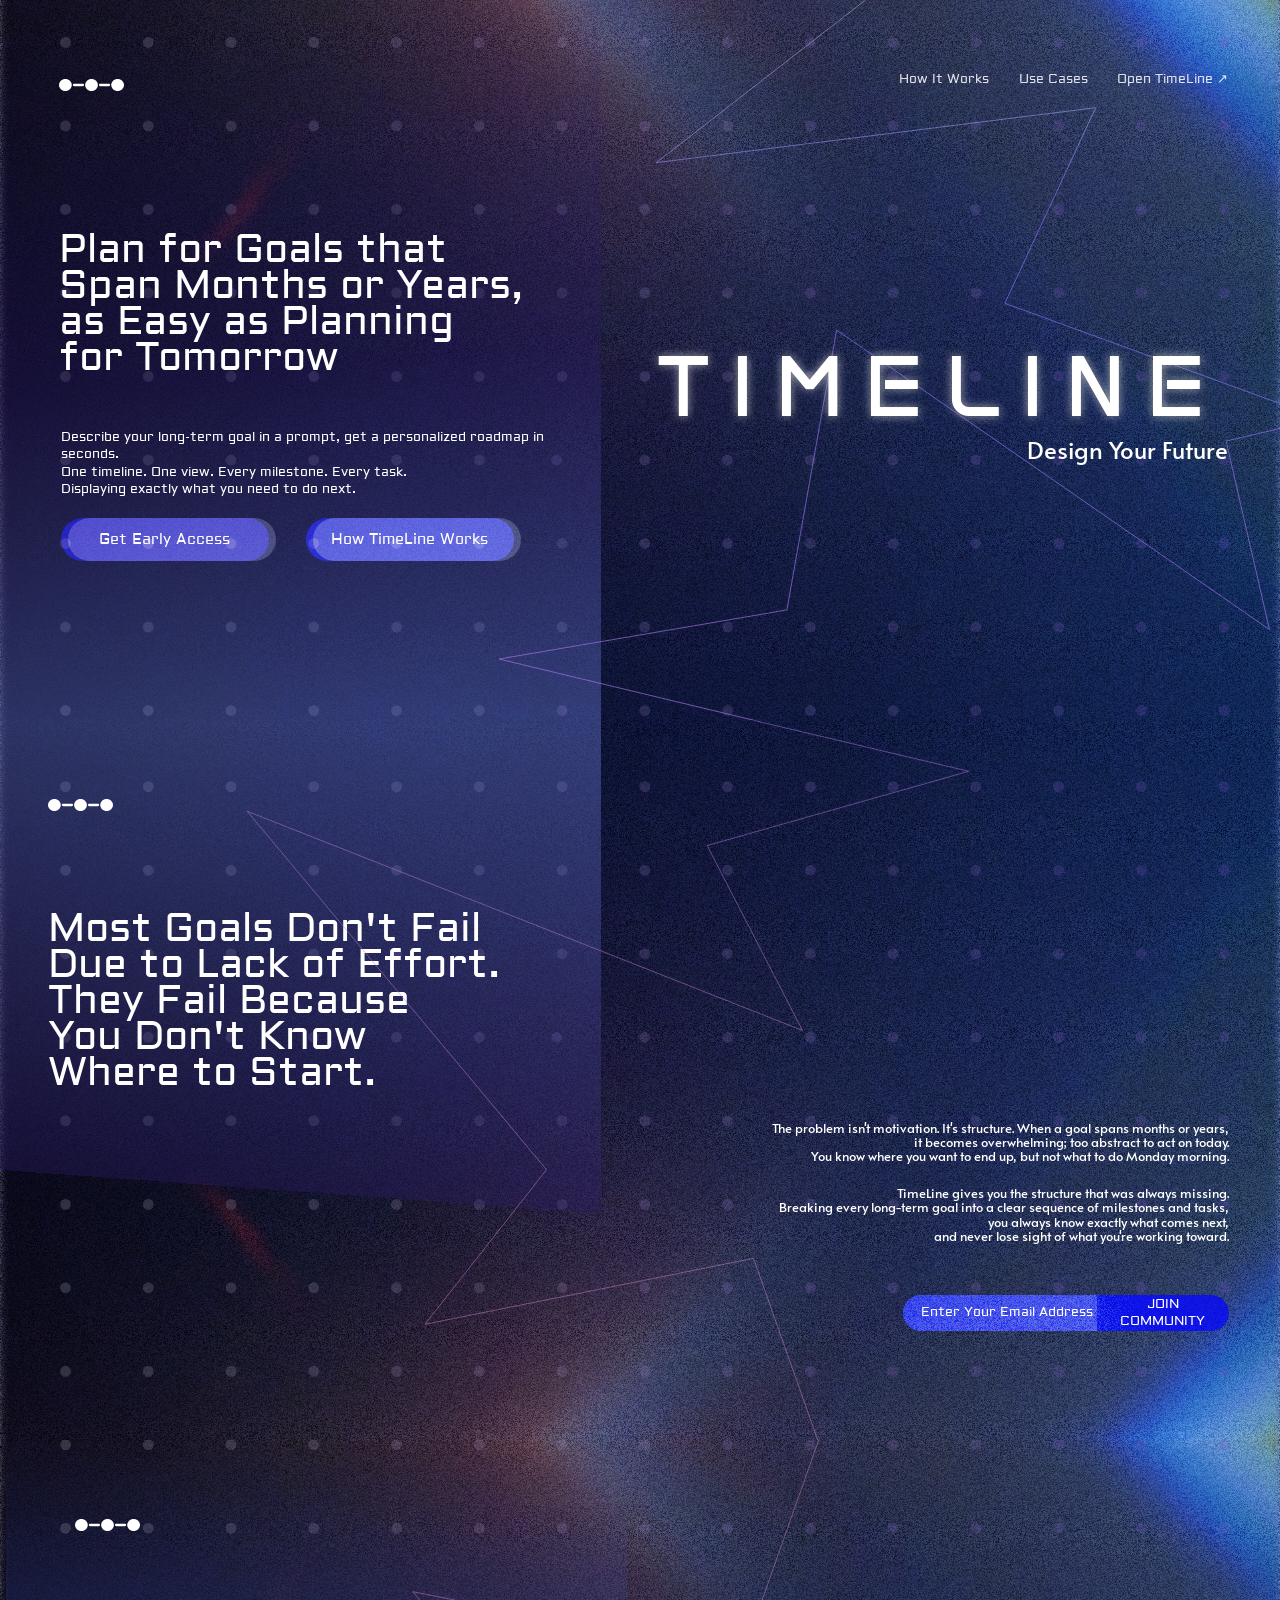
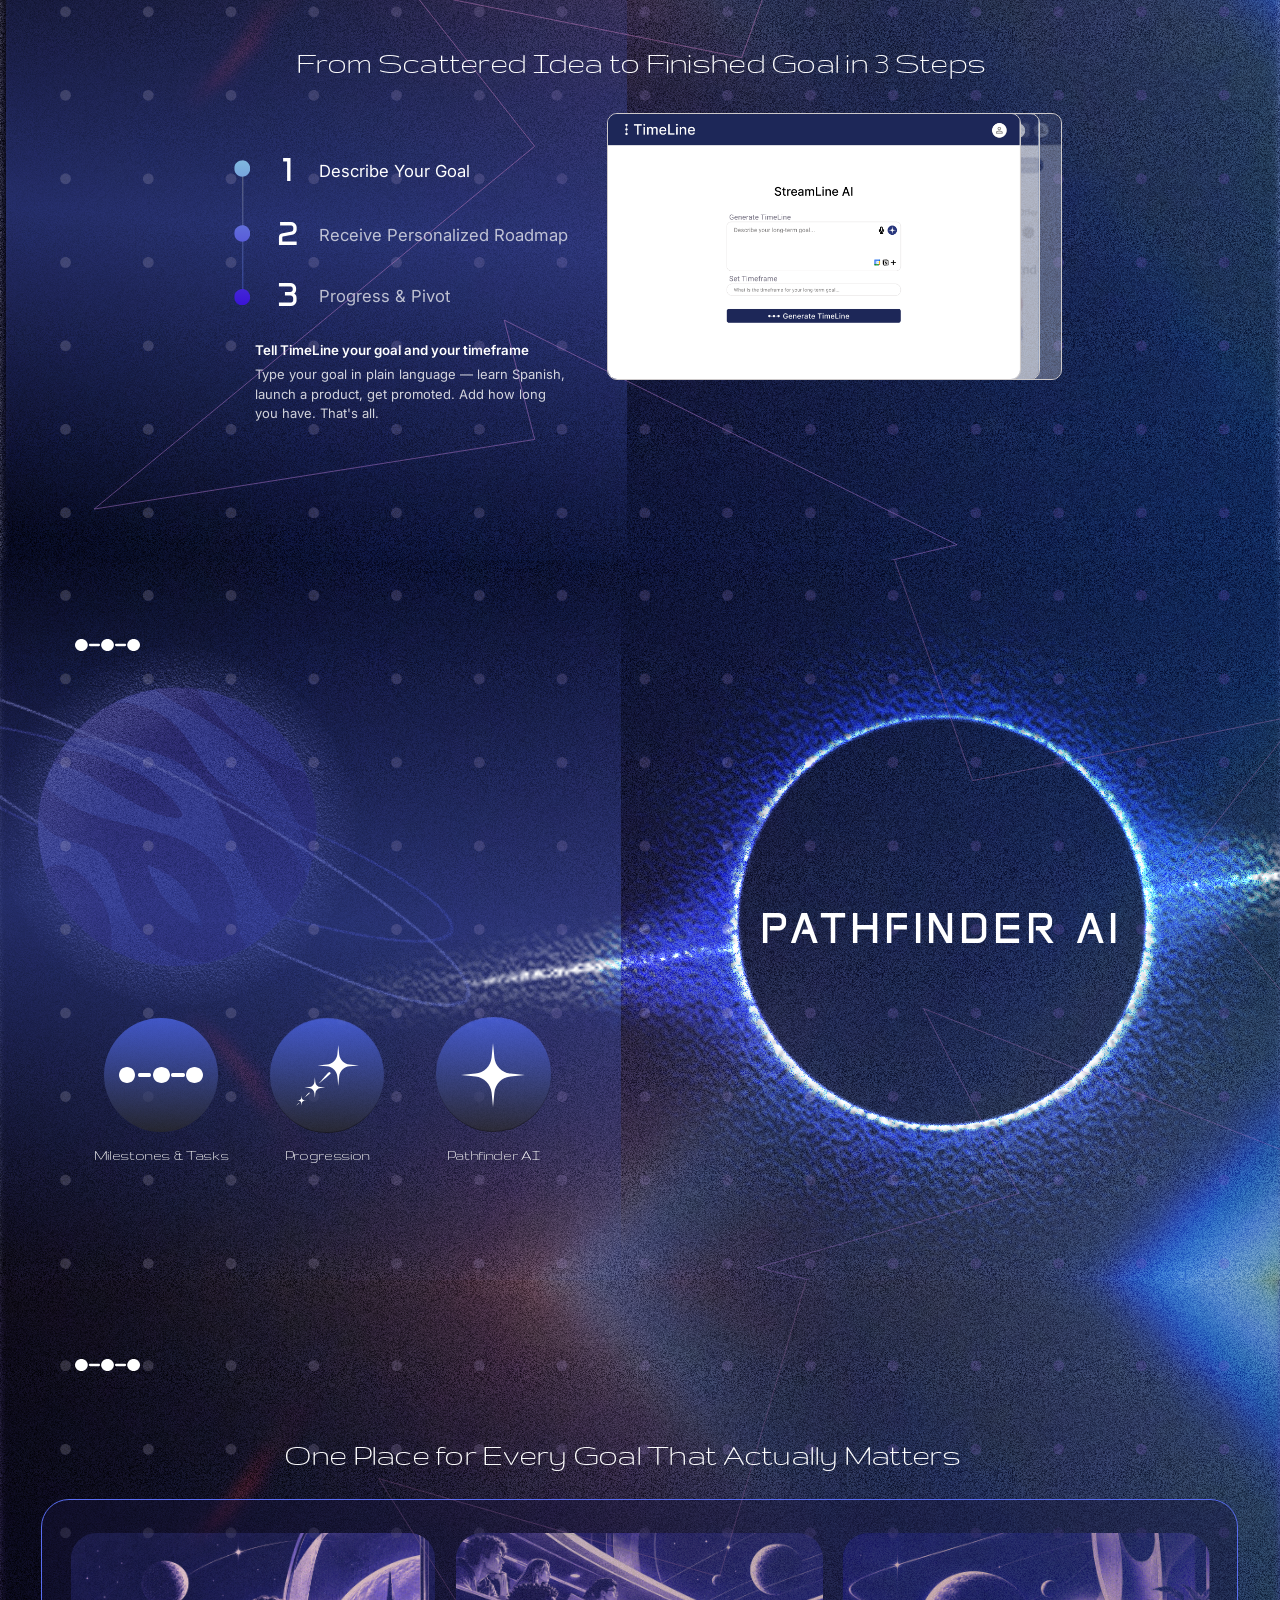
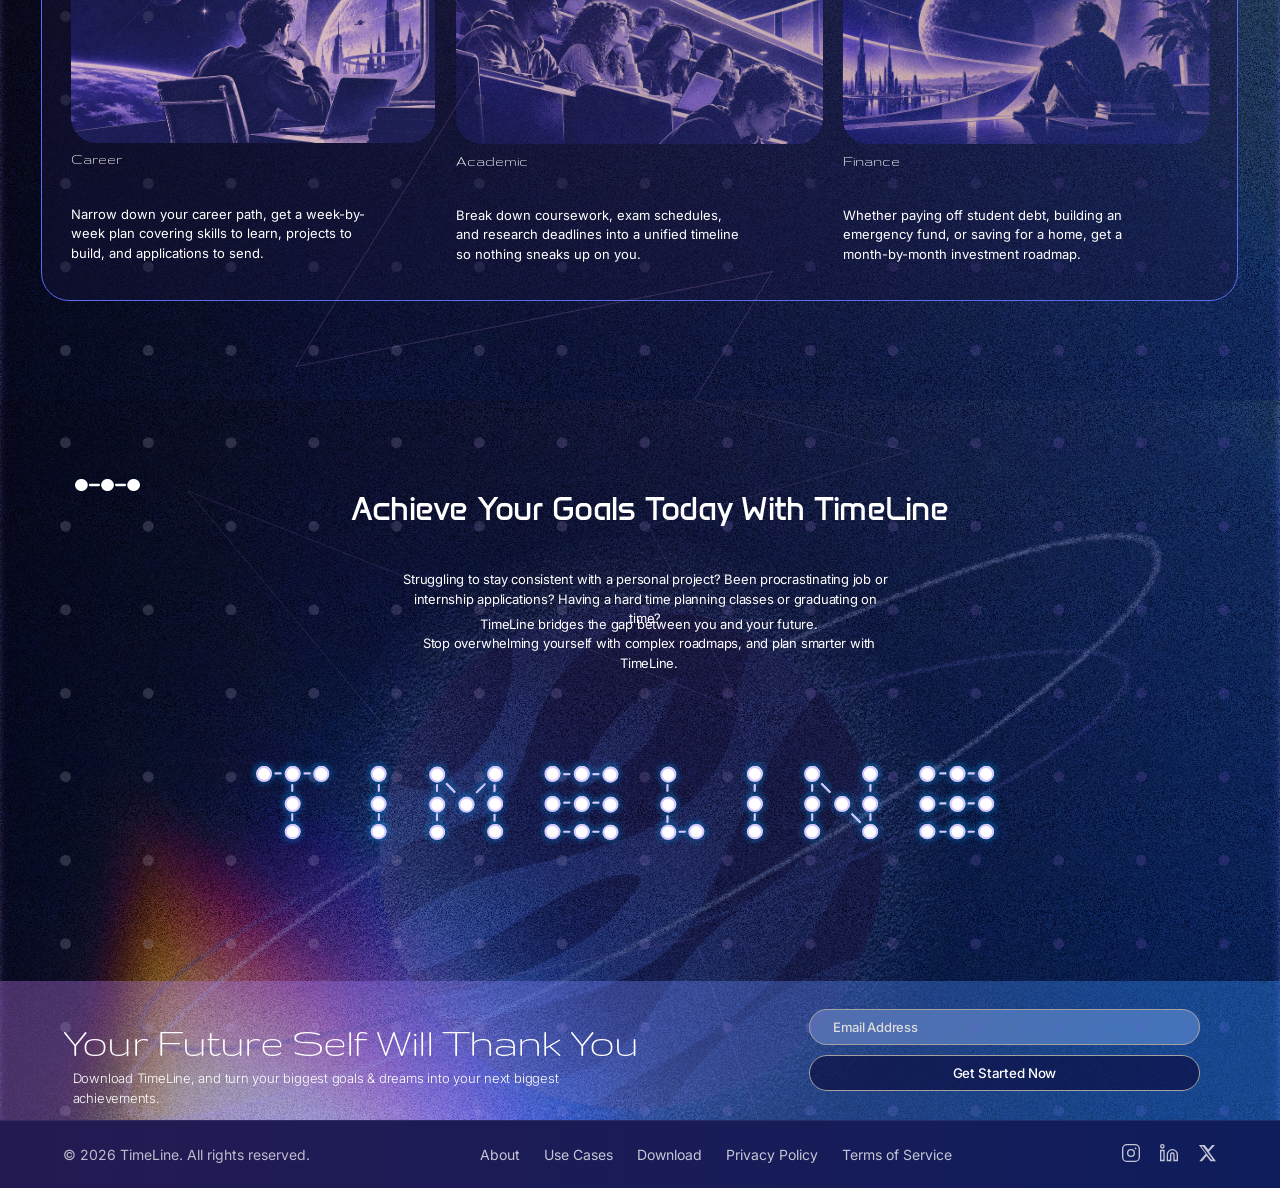
==== commit 4ea244cb: "Add files via upload Fix file paths for GitHub Pages" ====
--- a/index.html
+++ b/index.html
@@ -25,15 +25,15 @@
     <main id="top">
       <!-- Landing Draft 2.0 (Figma 2474:3611) -->
       <section id="hero" class="frame" aria-labelledby="hero-title">
-        <div class="L d bgfill base" style="--x:0;--y:0;--w:1920;--h:1080"><img src="assets/figma-11-02/893d7.png" alt="" /></div>
-        <div class="L d bgfill film" data-shader-effect style="--x:0;--y:-31;--w:1920;--h:1923"><img src="assets/figma-11-02/b576d.png" alt="" /><canvas></canvas></div>
+        <div class="L d bgfill base" style="--x:0;--y:0;--w:1920;--h:1080"><img src="893d7.png" alt="" /></div>
+        <div class="L d bgfill film" data-shader-effect style="--x:0;--y:-31;--w:1920;--h:1923"><img src="b576d.png" alt="" /><canvas></canvas></div>
         <div class="L d bgfill grad-blue" style="--x:0;--y:0;--w:1947;--h:1085"></div>
-        <div class="L d bgfill soft" style="--x:-59;--y:-45;--w:2006;--h:1130;opacity:.93"><img src="assets/figma-11-02/893d7.png" alt="" /></div>
-        <img class="L d" src="assets/figma-11-02/c43dc.svg" alt="" style="--x:-2392;--y:55;--w:4485;--h:1019" />
+        <div class="L d bgfill soft" style="--x:-59;--y:-45;--w:2006;--h:1130;opacity:.93"><img src="893d7.png" alt="" /></div>
+        <img class="L d" src="c43dc.svg" alt="" style="--x:-2392;--y:55;--w:4485;--h:1019" />
         <div class="L d bgfill panel-hero" style="--x:0;--y:0;--w:901;--h:1085"></div>
 
         <a class="L c logo" href="#top" aria-label="TimeLine home" style="--x:88;--y:118;--w:98;--h:19.26">
-          <img src="assets/figma-11-02/c33da.svg" alt="" />
+          <img src="c33da.svg" alt="" />
         </a>
 
         <nav class="L c site-nav" aria-label="Main navigation" style="--x:1142;--y:104;--w:700">
@@ -58,7 +58,7 @@
           </a>
         </div>
 
-        <img class="L d" src="assets/figma-11-02/0c6c7.svg" alt="" style="--x:748;--y:-48;--w:1235.87;--h:1176.88" />
+        <img class="L d" src="0c6c7.svg" alt="" style="--x:748;--y:-48;--w:1235.87;--h:1176.88" />
         <p class="L d wordmark wordmark-glow" aria-hidden="true" style="--x:784;--y:482;--w:1058;--h:194">TIMELINE</p>
         <p class="L c wordmark" aria-hidden="true" style="--x:784;--y:482;--w:1058;--h:194">TIMELINE</p>
         <p class="L c hero-tagline" style="--x:1249;--y:631;--w:593;--h:89">Design Your Future</p>
@@ -66,11 +66,11 @@
 
       <!-- Frame 33 (Figma 2474:3636) — frame is mirrored vertically in Figma; positions below are as rendered -->
       <section id="about" class="frame" aria-labelledby="problem-title">
-        <div class="L d bgfill base fy" style="--x:0;--y:0;--w:1920;--h:1080"><img src="assets/figma-11-02/893d7.png" alt="" /></div>
-        <div class="L d bgfill film fy" data-shader-effect style="--x:0;--y:-812;--w:1920;--h:1923"><img src="assets/figma-11-02/b576d.png" alt="" /><canvas></canvas></div>
+        <div class="L d bgfill base fy" style="--x:0;--y:0;--w:1920;--h:1080"><img src="893d7.png" alt="" /></div>
+        <div class="L d bgfill film fy" data-shader-effect style="--x:0;--y:-812;--w:1920;--h:1923"><img src="b576d.png" alt="" /><canvas></canvas></div>
         <div class="L d bgfill grad-blue fy" style="--x:0;--y:-5;--w:1947;--h:1085"></div>
-        <div class="L d bgfill soft fy" style="--x:-59;--y:-5;--w:2006;--h:1130"><img src="assets/figma-11-02/893d7.png" alt="" /></div>
-        <img class="L d fy" src="assets/figma-11-02/c43dc.svg" alt="" style="--x:-2392;--y:92;--w:4485;--h:1019" />
+        <div class="L d bgfill soft fy" style="--x:-59;--y:-5;--w:2006;--h:1130"><img src="893d7.png" alt="" /></div>
+        <img class="L d fy" src="c43dc.svg" alt="" style="--x:-2392;--y:92;--w:4485;--h:1019" />
         <div class="L d bgfill panel-problem fy" style="--x:0;--y:-5;--w:901;--h:1085"></div>
 
         <h2 id="problem-title" class="L c display-60 fade" style="--x:72;--y:287;--w:691">
@@ -89,20 +89,20 @@
           <p class="signup-status" role="status" aria-live="polite"></p>
         </form>
 
-        <img class="L d" src="assets/figma-11-02/b679c.svg" alt="" style="--x:370;--y:0;--w:1084.69;--h:1138.5" />
-        <img class="L d logo-mark" src="assets/figma-11-02/c33da.svg" alt="" style="--x:72;--y:118;--w:98;--h:19.26" />
+        <img class="L d" src="b679c.svg" alt="" style="--x:370;--y:0;--w:1084.69;--h:1138.5" />
+        <img class="L d logo-mark" src="c33da.svg" alt="" style="--x:72;--y:118;--w:98;--h:19.26" />
       </section>
 
       <!-- Frame 34 (Figma 2474:3658) -->
       <section id="how-it-works" class="frame" aria-labelledby="steps-title">
-        <div class="L d bgfill base" style="--x:0;--y:0;--w:1920;--h:1080"><img src="assets/figma-11-02/893d7.png" alt="" /></div>
-        <div class="L d bgfill film" data-shader-effect style="--x:0;--y:-31;--w:1920;--h:1923"><img src="assets/figma-11-02/b576d.png" alt="" /><canvas></canvas></div>
+        <div class="L d bgfill base" style="--x:0;--y:0;--w:1920;--h:1080"><img src="893d7.png" alt="" /></div>
+        <div class="L d bgfill film" data-shader-effect style="--x:0;--y:-31;--w:1920;--h:1923"><img src="b576d.png" alt="" /><canvas></canvas></div>
         <div class="L d bgfill grad-blue-b" style="--x:0;--y:0;--w:1947;--h:1085"></div>
-        <div class="L d bgfill soft fy" style="--x:-30;--y:-31;--w:2006;--h:1130"><img src="assets/figma-11-02/893d7.png" alt="" /></div>
+        <div class="L d bgfill soft fy" style="--x:-30;--y:-31;--w:2006;--h:1130"><img src="893d7.png" alt="" /></div>
         <div class="L d bgfill panel-steps fy" style="--x:9;--y:1;--w:931;--h:1085"></div>
 
         <h2 id="steps-title" class="L c title-50 center" style="--x:0;--y:297;--w:1921">From Scattered Idea to Finished Goal in 3 Steps</h2>
-        <div class="L d steps-line" style="--x:351;--y:481;--w:24.8;--h:218"><img src="assets/figma-11-02/d52c3.svg" alt="" /></div>
+        <div class="L d steps-line" style="--x:351;--y:481;--w:24.8;--h:218"><img src="d52c3.svg" alt="" /></div>
 
         <div class="L c group steps" role="tablist" aria-label="How TimeLine works" style="--x:383;--y:464;--w:480;--h:248;--gw:480">
           <button class="step" role="tab" id="step-tab-1" aria-selected="true" aria-controls="step-panel" data-step="0" style="--y:0">
@@ -121,35 +121,35 @@
           <p class="step-text">Type your goal in plain language — learn Spanish, launch a product, get promoted. Add how long you have. That's all.</p>
         </div>
 
-        <img class="L d" src="assets/figma-11-02/c9a6f.svg" alt="" style="--x:-2392;--y:-1;--w:4485;--h:1019;transform:scaleY(-1)" />
-        <img class="L d fy" src="assets/figma-11-02/75577.svg" alt="" style="--x:139;--y:-4;--w:1297.02;--h:1138.5" />
+        <img class="L d" src="c9a6f.svg" alt="" style="--x:-2392;--y:-1;--w:4485;--h:1019;transform:scaleY(-1)" />
+        <img class="L d fy" src="75577.svg" alt="" style="--x:139;--y:-4;--w:1297.02;--h:1138.5" />
 
         <div class="L c group shots" style="--x:911;--y:409;--w:683;--h:401;--gw:683">
           <figure class="shot" data-shot="2" data-slot="2">
-            <img src="assets/figma-11-02/60a09.png" alt="Pathfinder AI suggesting changes to a roadmap in TimeLine" loading="lazy" />
+            <img src="60a09.png" alt="Pathfinder AI suggesting changes to a roadmap in TimeLine" loading="lazy" />
           </figure>
           <figure class="shot" data-shot="1" data-slot="1">
-            <img src="assets/figma-11-02/2e313.png" alt="A TimeLine roadmap broken into milestones for internship applications" loading="lazy" />
+            <img src="2e313.png" alt="A TimeLine roadmap broken into milestones for internship applications" loading="lazy" />
           </figure>
           <figure class="shot" data-shot="0" data-slot="0">
-            <img src="assets/figma-11-02/47ffd.png" alt="Pathfinder AI prompt for generating a new TimeLine" loading="lazy" />
+            <img src="47ffd.png" alt="Pathfinder AI prompt for generating a new TimeLine" loading="lazy" />
           </figure>
         </div>
 
-        <img class="L d logo-mark" src="assets/figma-11-02/9ff82.svg" alt="" style="--x:112;--y:118;--w:98;--h:19.26" />
+        <img class="L d logo-mark" src="9ff82.svg" alt="" style="--x:112;--y:118;--w:98;--h:19.26" />
       </section>
 
       <!-- Frame 35 (Figma 2474:3686) — frame is mirrored vertically in Figma; positions below are as rendered -->
       <section id="pathfinder" class="frame" aria-labelledby="ai-title">
-        <div class="L d bgfill base fy" style="--x:0;--y:0;--w:1920;--h:1080"><img src="assets/figma-11-02/893d7.png" alt="" /></div>
-        <div class="L d bgfill film fy" data-shader-effect style="--x:0;--y:-812;--w:1920;--h:1923"><img src="assets/figma-11-02/b576d.png" alt="" /><canvas></canvas></div>
-        <img class="L d" src="assets/figma-11-02/1326c.svg" alt="" style="--x:289;--y:-39;--w:1084.69;--h:1138.5" />
-        <div class="L d bgfill film fy" data-shader-effect style="--x:0;--y:-812;--w:1920;--h:1923"><img src="assets/figma-11-02/b576d.png" alt="" /><canvas></canvas></div>
-        <img class="L d" src="assets/figma-11-02/b2785.png" alt="" loading="lazy" style="--x:-1373;--y:-85;--w:2230;--h:1766;object-fit:cover" />
+        <div class="L d bgfill base fy" style="--x:0;--y:0;--w:1920;--h:1080"><img src="893d7.png" alt="" /></div>
+        <div class="L d bgfill film fy" data-shader-effect style="--x:0;--y:-812;--w:1920;--h:1923"><img src="b576d.png" alt="" /><canvas></canvas></div>
+        <img class="L d" src="1326c.svg" alt="" style="--x:289;--y:-39;--w:1084.69;--h:1138.5" />
+        <div class="L d bgfill film fy" data-shader-effect style="--x:0;--y:-812;--w:1920;--h:1923"><img src="b576d.png" alt="" /><canvas></canvas></div>
+        <img class="L d" src="b2785.png" alt="" loading="lazy" style="--x:-1373;--y:-85;--w:2230;--h:1766;object-fit:cover" />
         <div class="L d bgfill grad-blue fy" style="--x:0;--y:-5;--w:1947;--h:1085"></div>
-        <div class="L d bgfill soft fy" style="--x:-59;--y:-5;--w:2006;--h:1130"><img src="assets/figma-11-02/893d7.png" alt="" /></div>
+        <div class="L d bgfill soft fy" style="--x:-59;--y:-5;--w:2006;--h:1130"><img src="893d7.png" alt="" /></div>
         <div class="L d bgfill panel-ai fy" style="--x:0;--y:-4;--w:931;--h:1085"></div>
-        <img class="L d" src="assets/figma-11-02/c9a6f.svg" alt="" style="--x:-2392;--y:45;--w:4485;--h:1019" />
+        <img class="L d" src="c9a6f.svg" alt="" style="--x:-2392;--y:45;--w:4485;--h:1019" />
 
         <div class="L c ai-copy fade" style="--x:168;--y:198;--w:740">
           <h2 id="ai-title" class="title-50">AI That Does the Heavy Lifting</h2>
@@ -163,82 +163,82 @@
 
         <ul class="L c group ai-icons" style="--x:156;--y:685;--w:670;--h:226;--gw:670">
           <li>
-            <img class="gx blend-base" src="assets/figma-11-02/7eed0.svg" alt="" style="--x:0;--y:2;--w:171;--h:171" />
-            <img class="gx plus" src="assets/figma-11-02/88512.svg" alt="" style="--x:0;--y:2;--w:171;--h:171" />
-            <img class="gx plus" src="assets/figma-11-02/21e0a.svg" alt="" style="--x:0;--y:2;--w:171;--h:171" />
-            <img class="gx" src="assets/figma-11-02/ce9a5.svg" alt="" style="--x:23;--y:76;--w:24;--h:24.1" />
-            <img class="gx" src="assets/figma-11-02/189ca.svg" alt="" style="--x:51;--y:85;--w:20;--h:5.9" />
-            <img class="gx" src="assets/figma-11-02/73069.svg" alt="" style="--x:73;--y:76;--w:26;--h:24.1" />
-            <img class="gx" src="assets/figma-11-02/8772e.svg" alt="" style="--x:101;--y:85;--w:20;--h:5.9" />
-            <img class="gx" src="assets/figma-11-02/d5306.svg" alt="" style="--x:123;--y:76;--w:26;--h:24.1" />
+            <img class="gx blend-base" src="7eed0.svg" alt="" style="--x:0;--y:2;--w:171;--h:171" />
+            <img class="gx plus" src="88512.svg" alt="" style="--x:0;--y:2;--w:171;--h:171" />
+            <img class="gx plus" src="21e0a.svg" alt="" style="--x:0;--y:2;--w:171;--h:171" />
+            <img class="gx" src="ce9a5.svg" alt="" style="--x:23;--y:76;--w:24;--h:24.1" />
+            <img class="gx" src="189ca.svg" alt="" style="--x:51;--y:85;--w:20;--h:5.9" />
+            <img class="gx" src="73069.svg" alt="" style="--x:73;--y:76;--w:26;--h:24.1" />
+            <img class="gx" src="8772e.svg" alt="" style="--x:101;--y:85;--w:20;--h:5.9" />
+            <img class="gx" src="d5306.svg" alt="" style="--x:123;--y:76;--w:26;--h:24.1" />
             <span class="gx icon-label" style="--x:-17;--y:190;--w:205">Milestones &amp; Tasks</span>
           </li>
           <li>
-            <img class="gx" src="assets/figma-11-02/fe78c.svg" alt="" style="--x:249;--y:4;--w:171;--h:171" />
-            <img class="gx plus" src="assets/figma-11-02/84c5c.svg" alt="" style="--x:249;--y:2;--w:171;--h:171" />
-            <img class="gx plus" src="assets/figma-11-02/7318a.svg" alt="" style="--x:249;--y:2;--w:171;--h:171" />
-            <img class="gx" src="assets/figma-11-02/8212c.svg" alt="" style="--x:288;--y:42;--w:94;--h:92.255" />
+            <img class="gx" src="fe78c.svg" alt="" style="--x:249;--y:4;--w:171;--h:171" />
+            <img class="gx plus" src="84c5c.svg" alt="" style="--x:249;--y:2;--w:171;--h:171" />
+            <img class="gx plus" src="7318a.svg" alt="" style="--x:249;--y:2;--w:171;--h:171" />
+            <img class="gx" src="8212c.svg" alt="" style="--x:288;--y:42;--w:94;--h:92.255" />
             <span class="gx icon-label" style="--x:251;--y:190;--w:168">Progression</span>
           </li>
           <li>
-            <img class="gx" src="assets/figma-11-02/19385.svg" alt="" style="--x:498;--y:2;--w:172;--h:171" />
-            <img class="gx plus" src="assets/figma-11-02/bb576.svg" alt="" style="--x:498;--y:0;--w:172;--h:171" />
-            <img class="gx plus" src="assets/figma-11-02/45116.svg" alt="" style="--x:498;--y:0;--w:172;--h:171" />
-            <img class="gx" src="assets/figma-11-02/02059.svg" alt="" style="--x:536;--y:40;--w:95;--h:95" />
+            <img class="gx" src="19385.svg" alt="" style="--x:498;--y:2;--w:172;--h:171" />
+            <img class="gx plus" src="bb576.svg" alt="" style="--x:498;--y:0;--w:172;--h:171" />
+            <img class="gx plus" src="45116.svg" alt="" style="--x:498;--y:0;--w:172;--h:171" />
+            <img class="gx" src="02059.svg" alt="" style="--x:536;--y:40;--w:95;--h:95" />
             <span class="gx icon-label" style="--x:493;--y:190;--w:181">Pathfinder AI</span>
           </li>
         </ul>
 
-        <img class="L d dodge" src="assets/figma-11-02/2d946.png" alt="" loading="lazy" style="--x:-2953;--y:-3272;--w:7985;--h:4492;object-fit:cover" />
+        <img class="L d dodge" src="2d946.png" alt="" loading="lazy" style="--x:-2953;--y:-3272;--w:7985;--h:4492;object-fit:cover" />
         <p class="L c ring-label" style="--x:1076;--y:516;--w:672;--h:74">PATHFINDER AI</p>
-        <img class="L d" src="assets/figma-11-02/626f4.svg" alt="" style="--x:1134;--y:0;--w:1084.69;--h:1138.5;transform:rotate(180deg)" />
-        <img class="L d logo-mark" src="assets/figma-11-02/9ff82.svg" alt="" style="--x:112;--y:118;--w:98;--h:19.26" />
+        <img class="L d" src="626f4.svg" alt="" style="--x:1134;--y:0;--w:1084.69;--h:1138.5;transform:rotate(180deg)" />
+        <img class="L d logo-mark" src="9ff82.svg" alt="" style="--x:112;--y:118;--w:98;--h:19.26" />
       </section>
 
       <!-- Frame 36 (Figma 2474:3743) -->
       <section id="use-cases" class="frame" aria-labelledby="uses-title">
-        <div class="L d bgfill base" style="--x:0;--y:0;--w:1920;--h:1080"><img src="assets/figma-11-02/893d7.png" alt="" /></div>
-        <div class="L d bgfill film" data-shader-effect style="--x:0;--y:-31;--w:1920;--h:1923"><img src="assets/figma-11-02/b576d.png" alt="" /><canvas></canvas></div>
-        <img class="L d" src="assets/figma-11-02/fb8b8.svg" alt="" style="--x:1138;--y:0;--w:1084.69;--h:1138.5;transform:rotate(180deg)" />
+        <div class="L d bgfill base" style="--x:0;--y:0;--w:1920;--h:1080"><img src="893d7.png" alt="" /></div>
+        <div class="L d bgfill film" data-shader-effect style="--x:0;--y:-31;--w:1920;--h:1923"><img src="b576d.png" alt="" /><canvas></canvas></div>
+        <img class="L d" src="fb8b8.svg" alt="" style="--x:1138;--y:0;--w:1084.69;--h:1138.5;transform:rotate(180deg)" />
         <div class="L d bgfill grad-pink" style="--x:0;--y:0;--w:1947;--h:1085"></div>
-        <div class="L d bgfill film" data-shader-effect style="--x:0;--y:-31;--w:1920;--h:1923"><img src="assets/figma-11-02/b576d.png" alt="" /><canvas></canvas></div>
+        <div class="L d bgfill film" data-shader-effect style="--x:0;--y:-31;--w:1920;--h:1923"><img src="b576d.png" alt="" /><canvas></canvas></div>
         <div class="L d bgfill grad-blue-b" style="--x:0;--y:0;--w:1947;--h:1085"></div>
-        <div class="L d bgfill soft fy" style="--x:-30;--y:-31;--w:2006;--h:1130"><img src="assets/figma-11-02/893d7.png" alt="" /></div>
-        <img class="L d fy" src="assets/figma-11-02/c9a6f.svg" alt="" style="--x:-2392;--y:120;--w:4485;--h:1019" />
+        <div class="L d bgfill soft fy" style="--x:-30;--y:-31;--w:2006;--h:1130"><img src="893d7.png" alt="" /></div>
+        <img class="L d fy" src="c9a6f.svg" alt="" style="--x:-2392;--y:120;--w:4485;--h:1019" />
         <div class="L d cases-panel" style="--x:62;--y:329;--w:1795;--h:602"></div>
-        <img class="L d fy" src="assets/figma-11-02/9bd17.svg" alt="" style="--x:443;--y:0;--w:996.87;--h:1373" />
+        <img class="L d fy" src="9bd17.svg" alt="" style="--x:443;--y:0;--w:996.87;--h:1373" />
 
         <h2 id="uses-title" class="L c title-50 center" style="--x:0;--y:225;--w:1865">One Place for Every Goal That Actually Matters</h2>
 
         <article class="L c case" style="--x:107;--y:379;--w:550">
-          <img src="assets/figma-11-02/56a03.png" alt="Illustration of a student planning their career at a desk overlooking a futuristic city" loading="lazy" style="--w:546;--h:315" />
+          <img src="56a03.png" alt="Illustration of a student planning their career at a desk overlooking a futuristic city" loading="lazy" style="--w:546;--h:315" />
           <h3>Career</h3>
           <p>Narrow down your career path, get a week-by-week plan covering skills to learn, projects to build, and applications to send.</p>
         </article>
         <article class="L c case" style="--x:684;--y:379;--w:550">
-          <img src="assets/figma-11-02/21ebd.png" alt="Illustration of students in a lecture hall with planets beyond the windows" loading="lazy" style="--w:550;--h:317" />
+          <img src="21ebd.png" alt="Illustration of students in a lecture hall with planets beyond the windows" loading="lazy" style="--w:550;--h:317" />
           <h3>Academic</h3>
           <p>Break down coursework, exam schedules, <br class="br" />and research deadlines into a unified timeline so nothing sneaks up on you.</p>
         </article>
         <article class="L c case" style="--x:1264;--y:379;--w:550">
-          <img class="fx" src="assets/figma-11-02/788a9.png" alt="Illustration of a person sitting by a window looking out at planets and a city skyline" loading="lazy" style="--w:550;--h:317" />
+          <img class="fx" src="788a9.png" alt="Illustration of a person sitting by a window looking out at planets and a city skyline" loading="lazy" style="--w:550;--h:317" />
           <h3>Finance</h3>
           <p>Whether paying off student debt, building an emergency fund, or saving for a home, get a month-by-month investment roadmap.</p>
         </article>
 
-        <img class="L d logo-mark" src="assets/figma-11-02/9ff82.svg" alt="" style="--x:112;--y:118;--w:98;--h:19.26" />
+        <img class="L d logo-mark" src="9ff82.svg" alt="" style="--x:112;--y:118;--w:98;--h:19.26" />
       </section>
 
       <!-- Frame 37 (Figma 2474:3773) -->
       <section id="download" class="frame" aria-labelledby="cta-title">
-        <div class="L d bgfill base" style="--x:0;--y:0;--w:1920;--h:1080"><img src="assets/figma-11-02/893d7.png" alt="" /></div>
-        <div class="L d bgfill film" data-shader-effect style="--x:0;--y:-31;--w:1920;--h:1923"><img src="assets/figma-11-02/b576d.png" alt="" /><canvas></canvas></div>
+        <div class="L d bgfill base" style="--x:0;--y:0;--w:1920;--h:1080"><img src="893d7.png" alt="" /></div>
+        <div class="L d bgfill film" data-shader-effect style="--x:0;--y:-31;--w:1920;--h:1923"><img src="b576d.png" alt="" /><canvas></canvas></div>
         <div class="L d bgfill grad-pink" style="--x:0;--y:0;--w:1947;--h:1085"></div>
-        <div class="L d bgfill film" data-shader-effect style="--x:0;--y:-812;--w:1920;--h:1923"><img src="assets/figma-11-02/b576d.png" alt="" /><canvas></canvas></div>
+        <div class="L d bgfill film" data-shader-effect style="--x:0;--y:-812;--w:1920;--h:1923"><img src="b576d.png" alt="" /><canvas></canvas></div>
         <div class="L d bgfill grad-blue fy" style="--x:0;--y:-5;--w:1947;--h:1085"></div>
-        <img class="L d fy" src="assets/figma-11-02/b2785.png" alt="" loading="lazy" style="--x:-2015;--y:-1627;--w:4029;--h:3191;opacity:.46;object-fit:cover" />
-        <div class="L d bgfill soft fy" style="--x:-59;--y:-5;--w:2006;--h:1130"><img src="assets/figma-11-02/893d7.png" alt="" /></div>
-        <img class="L d fy" src="assets/figma-11-02/c9a6f.svg" alt="" style="--x:-2392;--y:55;--w:4485;--h:1019" />
+        <img class="L d fy" src="b2785.png" alt="" loading="lazy" style="--x:-2015;--y:-1627;--w:4029;--h:3191;opacity:.46;object-fit:cover" />
+        <div class="L d bgfill soft fy" style="--x:-59;--y:-5;--w:2006;--h:1130"><img src="893d7.png" alt="" /></div>
+        <img class="L d fy" src="c9a6f.svg" alt="" style="--x:-2392;--y:55;--w:4485;--h:1019" />
         <div class="L d band" style="--x:0;--y:872;--w:1920;--h:208"></div>
 
         <h2 id="cta-title" class="L c cta-title center fade" style="--x:476;--y:126;--w:996">Achieve Your Goals Today With TimeLine</h2>
@@ -246,10 +246,10 @@
         <p class="L c cta-text center fade" style="--x:603;--y:322;--w:741">TimeLine bridges the gap between you and your future. <br class="br" />Stop overwhelming yourself with complex roadmaps, and plan smarter with TimeLine.</p>
 
         <div class="L c group dot-wordmark" role="img" aria-label="TIMELINE" style="--x:372;--y:537;--w:1137;--h:134;--gw:1137">
-          <img class="gx" src="assets/figma-11-02/fec62.svg" alt="" style="--x:0;--y:0;--w:1130.4;--h:133.4" />
-          <img class="gx" src="assets/figma-11-02/fec62.svg" alt="" style="--x:0;--y:0;--w:1130.4;--h:133.4" />
-          <img class="gx" src="assets/figma-11-02/466a6.svg" alt="" style="--x:13;--y:12.5;--w:1106;--h:109" />
-          <img class="gx" src="assets/figma-11-02/decda.svg" alt="" style="--x:11.5;--y:11.5;--w:1108;--h:111" />
+          <img class="gx" src="fec62.svg" alt="" style="--x:0;--y:0;--w:1130.4;--h:133.4" />
+          <img class="gx" src="fec62.svg" alt="" style="--x:0;--y:0;--w:1130.4;--h:133.4" />
+          <img class="gx" src="466a6.svg" alt="" style="--x:13;--y:12.5;--w:1106;--h:109" />
+          <img class="gx" src="decda.svg" alt="" style="--x:11.5;--y:11.5;--w:1108;--h:111" />
         </div>
 
         <h2 class="L c thank-title" style="--x:95;--y:916;--w:969">Your Future Self Will Thank You</h2>
@@ -263,8 +263,8 @@
           <p class="signup-status" role="status" aria-live="polite"></p>
         </form>
 
-        <img class="L d" src="assets/figma-11-02/11b51.svg" alt="" style="--x:282;--y:0;--w:1084.69;--h:1138.5" />
-        <img class="L d logo-mark" src="assets/figma-11-02/9ff82.svg" alt="" style="--x:112;--y:118;--w:98;--h:19.26" />
+        <img class="L d" src="11b51.svg" alt="" style="--x:282;--y:0;--w:1084.69;--h:1138.5" />
+        <img class="L d logo-mark" src="9ff82.svg" alt="" style="--x:112;--y:118;--w:98;--h:19.26" />
       </section>
     </main>
 
@@ -301,8 +301,8 @@
       </div>
     </footer>
 
-    <script src="shader/pattern-refraction-11-02.js"></script>
-    <script src="shader/shader-effect-11-02.js"></script>
+    <script src="pattern-refraction-11-02.js"></script>
+    <script src="shader-effect-11-02.js"></script>
     <script src="script-11-02.js"></script>
   </body>
 </html>
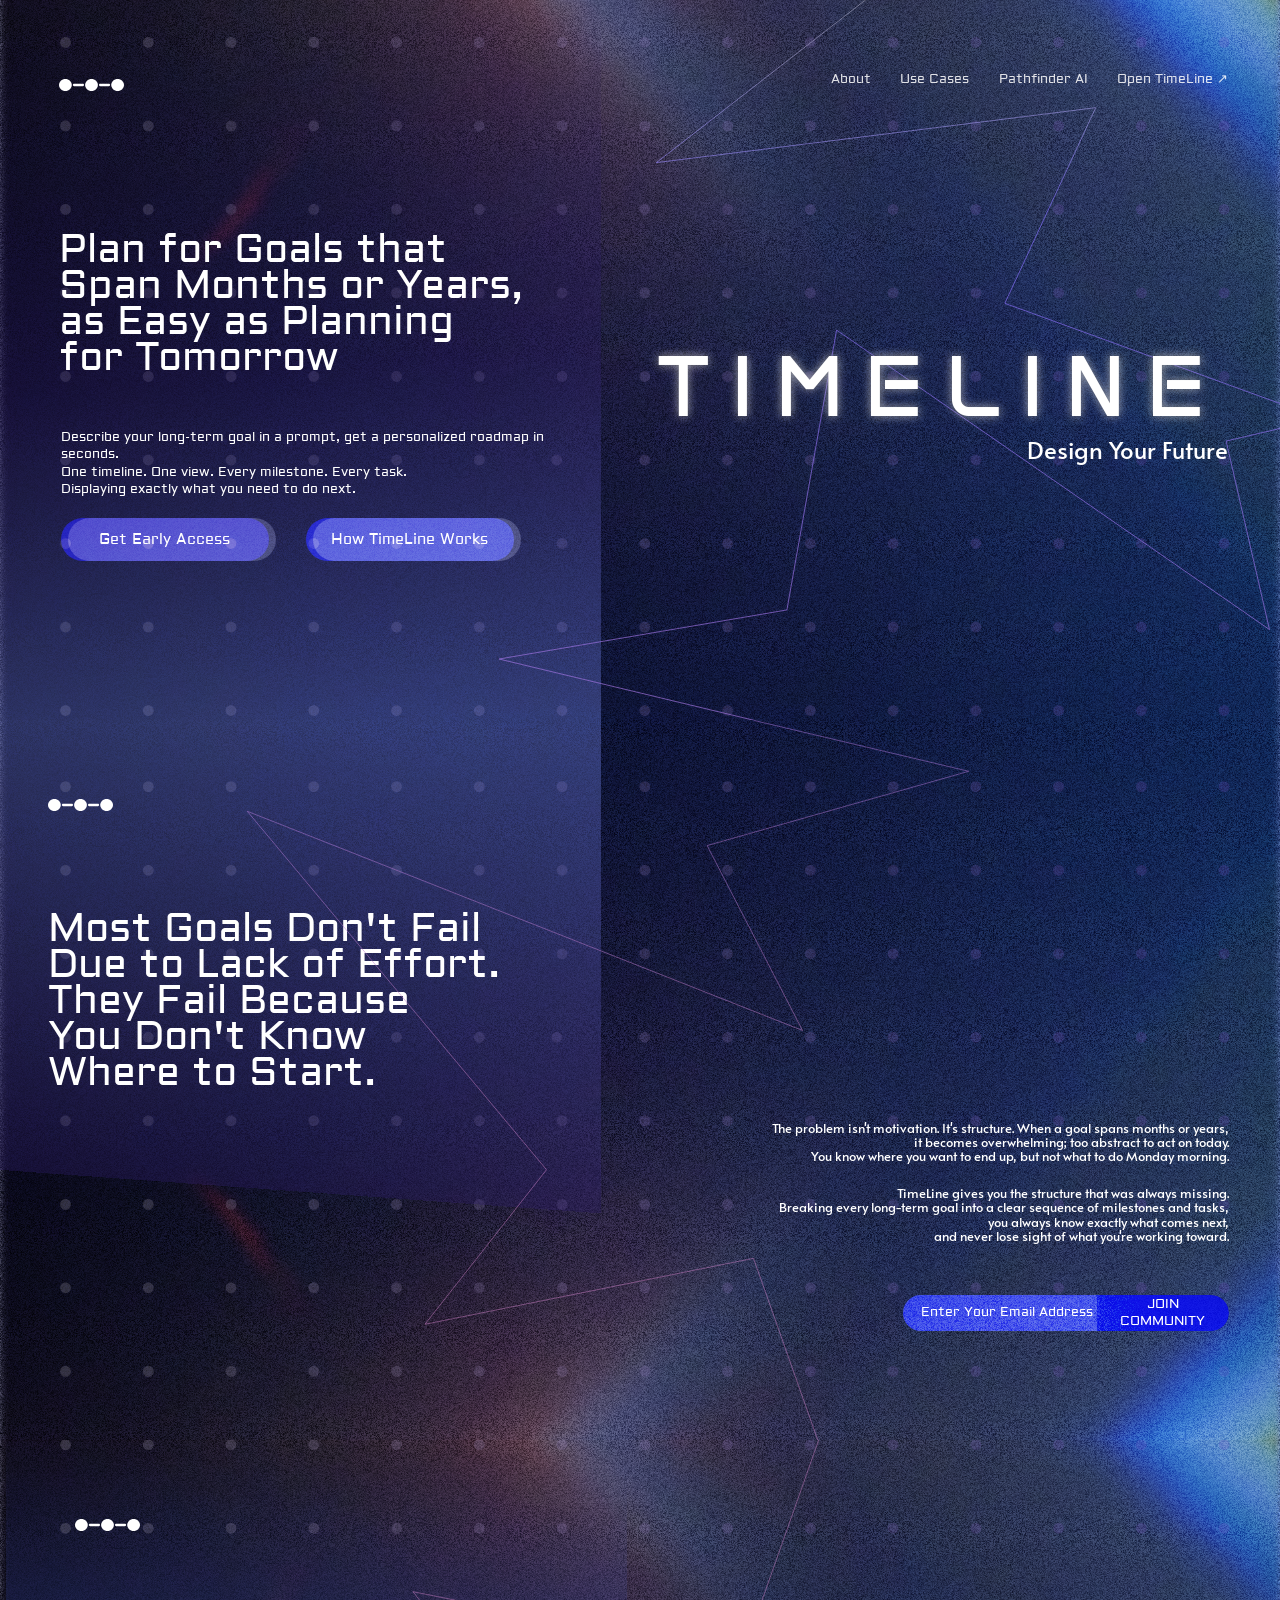
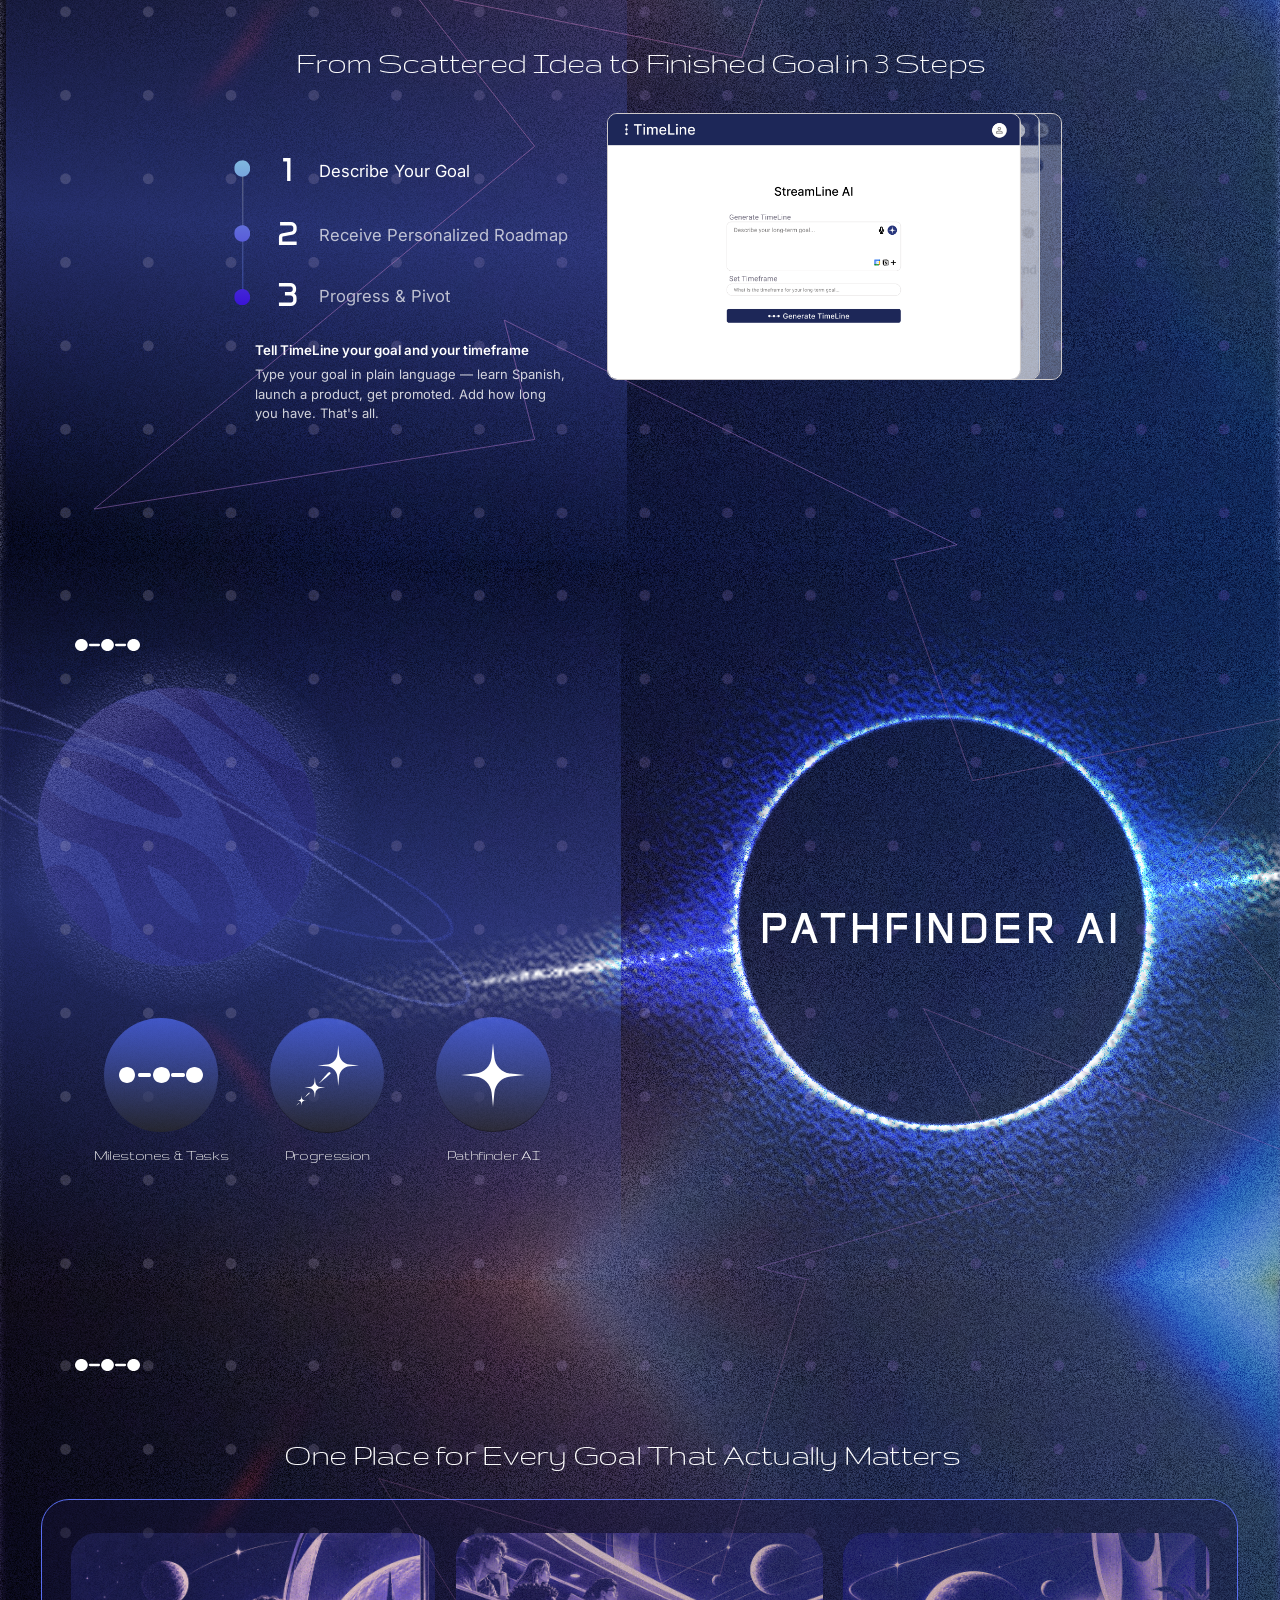
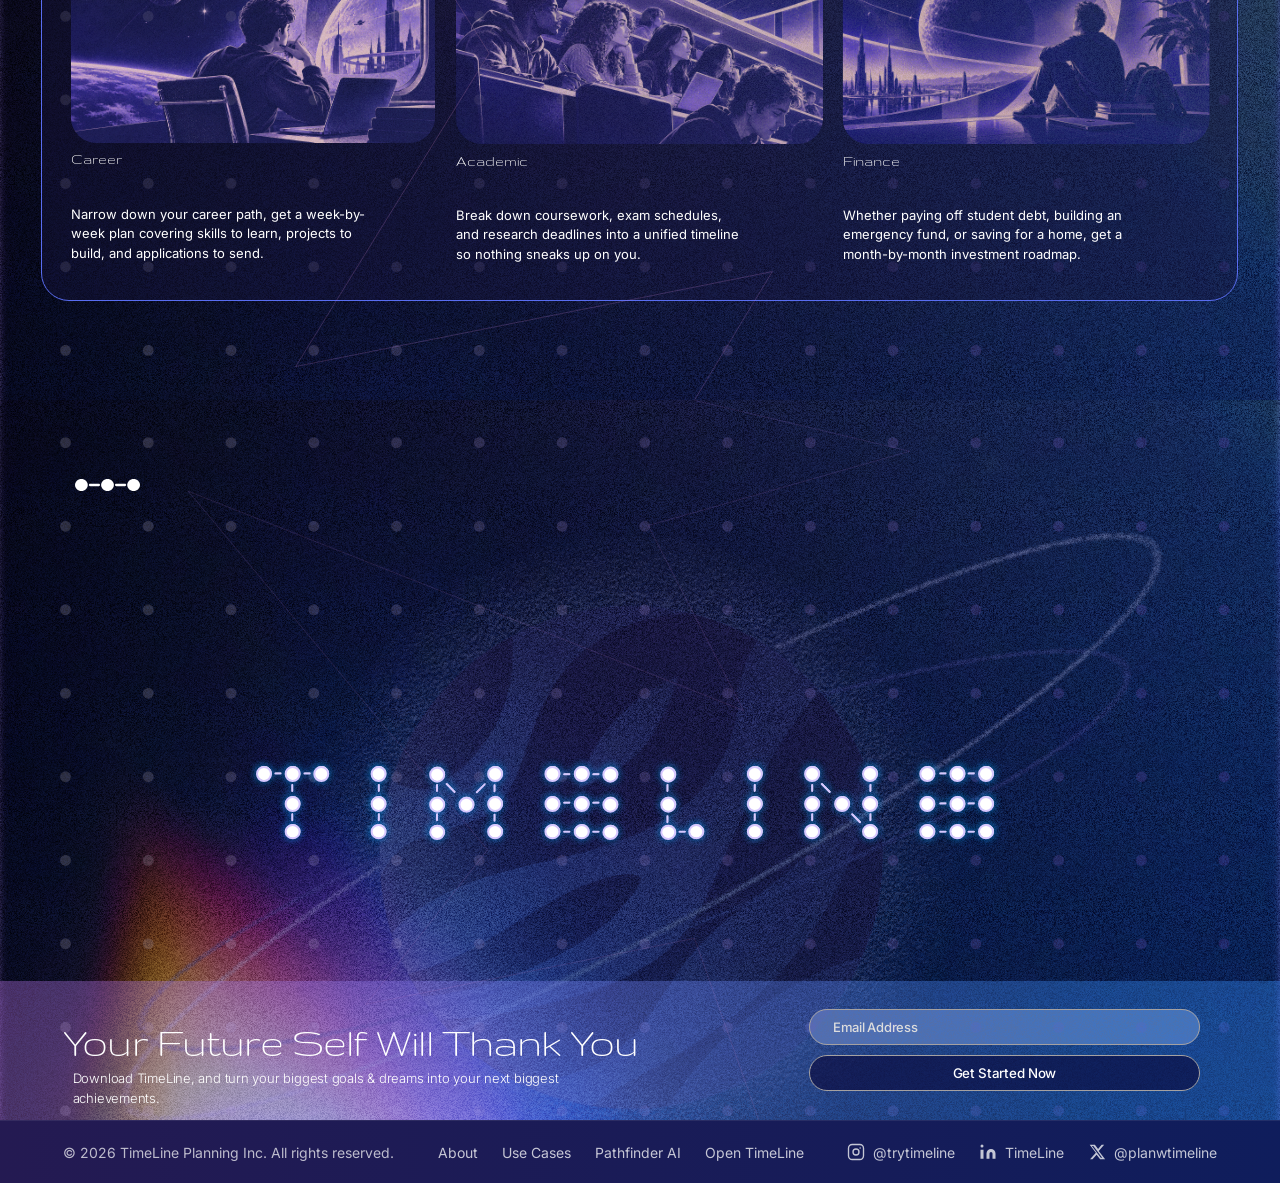
==== commit b5a2dbdd: "Add files via upload" ====
--- a/index.html
+++ b/index.html
@@ -13,13 +13,27 @@
       property="og:description"
       content="Describe your long-term goal, get a personalized roadmap in seconds."
     />
+    <meta property="og:type" content="website" />
+    <!-- Google tag (gtag.js), same property as TimeLine-Original-Repo. Not loaded on localhost so local testing stays out of the analytics. -->
+    <script>
+      window.dataLayer = window.dataLayer || [];
+      function gtag() { dataLayer.push(arguments); }
+      if (!/^(localhost|127\.0\.0\.1|\[::1\])$/.test(location.hostname)) {
+        var gtagScript = document.createElement("script");
+        gtagScript.async = true;
+        gtagScript.src = "https://www.googletagmanager.com/gtag/js?id=G-LJH3PSZB56";
+        document.head.appendChild(gtagScript);
+        gtag("js", new Date());
+        gtag("config", "G-LJH3PSZB56");
+      }
+    </script>
     <link rel="preconnect" href="https://fonts.googleapis.com" />
     <link rel="preconnect" href="https://fonts.gstatic.com" crossorigin />
     <link
       href="https://fonts.googleapis.com/css2?family=Alata&family=Aldrich&family=Anta&family=Gruppo&family=Inter:wght@300;400;500;600&display=swap"
       rel="stylesheet"
     />
-    <link rel="stylesheet" href="styles-11-02.css" />
+    <link rel="stylesheet" href="styles-11-03.css" />
   </head>
   <body>
     <main id="top">
@@ -36,11 +50,21 @@
           <img src="c33da.svg" alt="" />
         </a>
 
-        <nav class="L c site-nav" aria-label="Main navigation" style="--x:1142;--y:104;--w:700">
-          <a href="#how-it-works">How It Works</a>
+        <nav class="L c site-nav" aria-label="Main navigation" style="--x:1042;--y:104;--w:800">
+          <a href="#about">About</a>
           <a href="#use-cases">Use Cases</a>
-          <a href="https://timelinepremvp0.vercel.app" target="_blank" rel="noopener">Open TimeLine <span aria-hidden="true">↗</span></a>
+          <a href="#pathfinder">Pathfinder AI</a>
+          <a href="https://app.planwithtimeline.com" target="_blank" rel="noopener noreferrer">Open TimeLine <span aria-hidden="true">↗</span></a>
+          <button id="hamburger" class="hamburger" type="button" aria-label="Open navigation menu" aria-expanded="false" aria-controls="mobile-nav">
+            <span></span><span></span><span></span>
+          </button>
         </nav>
+        <div id="mobile-nav" class="mobile-nav" aria-label="Mobile navigation">
+          <a href="#about">About</a>
+          <a href="#use-cases">Use Cases</a>
+          <a href="#pathfinder">Pathfinder AI</a>
+          <a href="https://app.planwithtimeline.com" target="_blank" rel="noopener noreferrer">Open TimeLine <span aria-hidden="true">↗</span></a>
+        </div>
 
         <h1 id="hero-title" class="L c hero-title fade" style="--x:88;--y:348;--w:813">
           Plan for Goals that <br class="br" />Span Months or Years, <br class="br" />as Easy as Planning <br class="br" />for Tomorrow
@@ -50,9 +74,9 @@
         </p>
 
         <div class="L c group hero-actions" style="--x:91;--y:777;--w:691;--h:65;--gw:691">
-          <a class="pill" href="https://timelinepremvp0.vercel.app" target="_blank" rel="noopener" style="--x:0">
+          <button class="pill" type="button" data-early-access-trigger data-source="hero" style="--x:0">
             <span class="pill-glow"></span><span class="pill-fill" style="background:rgba(59,41,255,.64)"></span><span class="pill-label">Get Early Access</span>
-          </a>
+          </button>
           <a class="pill" href="#how-it-works" style="--x:368">
             <span class="pill-glow"></span><span class="pill-fill" style="background:rgba(55,62,255,.73)"></span><span class="pill-label">How TimeLine Works</span>
           </a>
@@ -270,39 +294,107 @@
 
     <footer class="site-footer">
       <div class="footer-inner">
-        <p class="footer-copy">© <span data-year>2026</span> TimeLine. All rights reserved.</p>
+        <p class="footer-copy">© <span data-year>2026</span> TimeLine Planning Inc. All rights reserved.</p>
         <nav class="footer-nav" aria-label="Footer navigation">
           <a href="#about">About</a>
           <a href="#use-cases">Use Cases</a>
-          <a href="#download">Download</a>
-          <a href="#">Privacy Policy</a>
-          <a href="#">Terms of Service</a>
+          <a href="#pathfinder">Pathfinder AI</a>
+          <a href="https://app.planwithtimeline.com" target="_blank" rel="noopener noreferrer">Open TimeLine</a>
         </nav>
         <div class="footer-social" aria-label="Social media links">
-          <a href="#" aria-label="TimeLine on Instagram">
+          <a href="https://www.instagram.com/trytimeline/" target="_blank" rel="noopener noreferrer" aria-label="TimeLine on Instagram, @trytimeline">
             <svg viewBox="0 0 24 24" aria-hidden="true">
               <rect x="2" y="2" width="20" height="20" rx="5" ry="5" />
               <circle cx="12" cy="12" r="4" />
               <circle cx="17.5" cy="6.5" r="1" fill="currentColor" stroke="none" />
             </svg>
+            <span>@trytimeline</span>
           </a>
-          <a href="#" aria-label="TimeLine on LinkedIn">
+          <a href="https://www.linkedin.com/company/timeline-productivity/" target="_blank" rel="noopener noreferrer" aria-label="TimeLine on LinkedIn">
             <svg viewBox="0 0 24 24" aria-hidden="true">
               <path d="M16 8a6 6 0 016 6v7h-4v-7a2 2 0 00-2-2 2 2 0 00-2 2v7h-4v-7a6 6 0 016-6zM2 9h4v12H2z" />
               <circle cx="4" cy="4" r="2" />
             </svg>
+            <span>TimeLine</span>
           </a>
-          <a href="#" aria-label="TimeLine on X">
+          <a href="https://x.com/planwtimeline" target="_blank" rel="noopener noreferrer" aria-label="TimeLine on X, @planwtimeline">
             <svg viewBox="0 0 24 24" aria-hidden="true">
               <path d="M18.244 2.25h3.308l-7.227 8.26 8.502 11.24H16.17l-4.714-6.231-5.401 6.231H2.744l7.73-8.835L2.25 2.25h6.934l4.262 5.636zm-1.161 17.52h1.833L7.084 4.126H5.117z" />
             </svg>
+            <span>@planwtimeline</span>
           </a>
         </div>
       </div>
     </footer>
 
+    <!-- Early access modal (questions and values from TimeLine-Original-Repo) -->
+    <div id="early-access-modal" class="modal-shell" aria-hidden="true">
+      <div class="modal-backdrop" data-modal-close></div>
+      <div class="modal-card" role="dialog" aria-modal="true" aria-labelledby="early-access-title">
+        <button class="modal-close" type="button" aria-label="Close early access form" data-modal-close>×</button>
+        <img src="9ff82.svg" alt="TimeLine" width="98" height="19" class="modal-logo" />
+        <p class="modal-eyebrow">Reserve Early Access</p>
+        <h2 id="early-access-title">Help Us Shape TimeLine</h2>
+        <p class="modal-subtext">Share a little about how you plan long-term goals. Your responses help us build a better beta experience.</p>
+
+        <form id="early-access-form" class="early-access-form" novalidate>
+          <input class="honeypot" type="text" name="website" tabindex="-1" autocomplete="off" aria-hidden="true" />
+          <label class="modal-field">
+            <span>Email</span>
+            <input type="email" name="email" placeholder="you@email.com" autocomplete="email" required />
+          </label>
+
+          <fieldset class="modal-fieldset">
+            <legend>Goal type</legend>
+            <p class="select-value" data-select-value></p>
+            <div class="select-row" data-choice-select>
+              <button type="button" class="select-pill" aria-haspopup="listbox" aria-expanded="false" aria-label="Choose goal type"></button>
+              <div class="select-menu" role="listbox">
+                <label role="option"><input type="radio" name="goalType" value="academic" required /><span>Academic</span></label>
+                <label role="option"><input type="radio" name="goalType" value="career" /><span>Career</span></label>
+                <label role="option"><input type="radio" name="goalType" value="finance" /><span>Finance</span></label>
+                <label role="option"><input type="radio" name="goalType" value="health" /><span>Health</span></label>
+                <label role="option"><input type="radio" name="goalType" value="personal" /><span>Personal</span></label>
+              </div>
+            </div>
+          </fieldset>
+
+          <fieldset class="modal-fieldset">
+            <legend>Type of user</legend>
+            <p class="select-value" data-select-value></p>
+            <div class="select-row" data-choice-select>
+              <button type="button" class="select-pill" aria-haspopup="listbox" aria-expanded="false" aria-label="Choose type of user"></button>
+              <div class="select-menu" role="listbox">
+                <label role="option"><input type="radio" name="userType" value="student" required /><span>Student</span></label>
+                <label role="option"><input type="radio" name="userType" value="young-adult" /><span>Young Adult</span></label>
+                <label role="option"><input type="radio" name="userType" value="career-builder" /><span>Career Builder</span></label>
+                <label role="option"><input type="radio" name="userType" value="founder" /><span>Founder</span></label>
+              </div>
+            </div>
+          </fieldset>
+
+          <fieldset class="modal-fieldset">
+            <legend>Biggest long-term planning problem</legend>
+            <p class="select-value" data-select-value></p>
+            <div class="select-row" data-choice-select>
+              <button type="button" class="select-pill" aria-haspopup="listbox" aria-expanded="false" aria-label="Choose biggest planning problem"></button>
+              <div class="select-menu" role="listbox">
+                <label role="option"><input type="radio" name="planningProblem" value="getting-started" required /><span>Getting Started</span></label>
+                <label role="option"><input type="radio" name="planningProblem" value="staying-consistent" /><span>Staying Consistent</span></label>
+                <label role="option"><input type="radio" name="planningProblem" value="motivation" /><span>Motivation</span></label>
+                <label role="option"><input type="radio" name="planningProblem" value="tracking-progress" /><span>Keeping Track of Progress</span></label>
+              </div>
+            </div>
+          </fieldset>
+
+          <p class="modal-error" id="early-access-error" aria-live="polite"></p>
+          <button type="submit" class="modal-submit btn-glow">Reserve Early Access</button>
+        </form>
+      </div>
+    </div>
+
     <script src="pattern-refraction-11-02.js"></script>
     <script src="shader-effect-11-02.js"></script>
-    <script src="script-11-02.js"></script>
+    <script src="script-11-03.js"></script>
   </body>
 </html>
--- a/styles-11-03.css
+++ b/styles-11-03.css
@@ -0,0 +1,1584 @@
+/*
+  TimeLine landing page — built from the Figma "HiFi Mockup" frames (TimeLine Hub, 1920×1080 each).
+  Desktop: every layer is placed in Figma's 1920px coordinate space via --x/--y/--w/--h,
+  multiplied by --u (one design pixel; set by script.js to viewport width / 1920).
+  Mobile (≤900px): decorative layers drop out and content flows in a single column.
+*/
+
+:root {
+  --u: calc(100vw / 1920);
+  --min-body: 13px;
+  --white: #ffffff;
+  --navy: #0b0a33;
+  --font-aldrich: "Aldrich", sans-serif;
+  --font-alata: "Alata", sans-serif;
+  --font-anta: "Anta", sans-serif;
+  --font-gruppo: "Gruppo", sans-serif;
+  --font-inter: "Inter", sans-serif;
+}
+
+*,
+*::before,
+*::after {
+  box-sizing: border-box;
+}
+
+html {
+  scroll-behavior: smooth;
+}
+
+body {
+  margin: 0;
+  background: var(--navy);
+  color: var(--white);
+  font-family: var(--font-inter);
+  -webkit-font-smoothing: antialiased;
+  overflow-x: hidden;
+}
+
+h1,
+h2,
+h3,
+p,
+ul,
+figure {
+  margin: 0;
+  padding: 0;
+  font-weight: 400;
+}
+
+ul {
+  list-style: none;
+}
+
+a {
+  color: inherit;
+}
+
+img {
+  display: block;
+  max-width: none;
+}
+
+.sr-only {
+  position: absolute;
+  width: 1px;
+  height: 1px;
+  overflow: hidden;
+  clip: rect(0 0 0 0);
+  white-space: nowrap;
+}
+
+:focus-visible {
+  outline: 2px solid #b9b3ff;
+  outline-offset: 3px;
+}
+
+/* ---------- Frame + layer placement ---------- */
+
+.frame {
+  position: relative;
+  height: calc(1080 * var(--u));
+  overflow: hidden;
+  isolation: isolate;
+  background: var(--navy);
+}
+
+.L {
+  position: absolute;
+  left: calc(var(--x, 0) * var(--u));
+  top: calc(var(--y, 0) * var(--u));
+  width: calc(var(--w) * var(--u));
+  height: calc(var(--h) * var(--u));
+  margin: 0;
+}
+
+/* Children of a group are placed in the group's own coordinates */
+.group > * {
+  --x: 0;
+  --y: 0;
+  --w: initial;
+  --h: initial;
+}
+
+.gx {
+  position: absolute;
+  left: calc(var(--x) * var(--u));
+  top: calc(var(--y) * var(--u));
+  width: calc(var(--w) * var(--u));
+  height: calc(var(--h) * var(--u));
+}
+
+.fy {
+  transform: scaleY(-1);
+}
+
+.fx {
+  transform: scaleX(-1);
+}
+
+/* ---------- Shared background layers ---------- */
+
+.base {
+  background: #fff;
+  overflow: hidden;
+}
+
+.base img {
+  position: absolute;
+  left: -0.02%;
+  top: -11.48%;
+  width: 100%;
+  height: 133.33%;
+}
+
+.film {
+  overflow: hidden;
+}
+
+.film img,
+.film canvas {
+  position: absolute;
+  inset: 0;
+  width: 100%;
+  height: 100%;
+  object-fit: cover;
+  filter: blur(calc(6.6 * var(--u)));
+}
+
+.film canvas {
+  opacity: 0;
+}
+
+.film.is-shaded canvas {
+  opacity: 1;
+}
+
+.film.is-shaded img {
+  opacity: 0;
+}
+
+.soft {
+  mix-blend-mode: soft-light;
+  overflow: hidden;
+}
+
+.soft img {
+  position: absolute;
+  left: -0.03%;
+  top: -23.61%;
+  width: 100%;
+  height: 133.33%;
+}
+
+.grad-blue {
+  opacity: 0.34;
+  background-image: linear-gradient(262.194deg, #1653fd 5.091%, #130f52 98.889%);
+}
+
+.grad-blue-b {
+  opacity: 0.34;
+  background-image: linear-gradient(-82.646deg, #1653fd 3.179%, #130f52 98.563%);
+}
+
+.grad-pink {
+  opacity: 0.34;
+  background-image: linear-gradient(to top, #dc83ff 4.793%, #4d2e8c 101.99%);
+}
+
+.panel-hero {
+  background-image: linear-gradient(
+    175.861deg,
+    rgba(28, 10, 49, 0) 2.838%,
+    rgba(43, 27, 102, 0.36) 50.807%,
+    rgba(129, 147, 255, 0.324) 98.777%
+  );
+}
+
+.panel-problem {
+  background-image: linear-gradient(
+    175.861deg,
+    rgba(28, 10, 49, 0) 35.286%,
+    rgba(43, 27, 102, 0.36) 30.941%,
+    rgba(129, 147, 255, 0.324) 97.169%
+  );
+}
+
+.panel-steps {
+  background-image: linear-gradient(
+    175.993deg,
+    rgba(28, 10, 49, 0) 4.117%,
+    rgba(63, 81, 181, 0.5) 46.526%,
+    rgba(59, 44, 155, 0) 97.169%
+  );
+}
+
+.panel-ai {
+  background-image: linear-gradient(
+    175.993deg,
+    rgba(28, 10, 49, 0) 2.838%,
+    rgba(63, 81, 181, 0.5) 50.003%,
+    rgba(59, 44, 155, 0) 97.169%
+  );
+}
+
+.dodge {
+  mix-blend-mode: color-dodge;
+}
+
+.logo img {
+  width: 100%;
+  height: 100%;
+}
+
+/* ---------- Type ---------- */
+
+.center {
+  text-align: center;
+}
+
+.title-50 {
+  font-family: var(--font-gruppo);
+  font-size: calc(50 * var(--u));
+  line-height: 1.5;
+  letter-spacing: calc(-1.1 * var(--u));
+}
+
+.display-60,
+.hero-title {
+  font-family: var(--font-aldrich);
+  font-size: calc(60 * var(--u));
+  line-height: 0.9;
+}
+
+/* ---------- Hero (Landing Draft 2.0) ---------- */
+
+.site-nav {
+  display: flex;
+  justify-content: flex-end;
+  gap: calc(44 * var(--u));
+  font-family: var(--font-aldrich);
+  font-size: max(var(--min-body), calc(18 * var(--u)));
+  line-height: calc(32 * var(--u));
+}
+
+.site-nav a {
+  text-decoration: none;
+  opacity: 0.85;
+  transition: opacity 0.2s ease;
+}
+
+.site-nav a:hover {
+  opacity: 1;
+  text-decoration: underline;
+  text-underline-offset: 6px;
+}
+
+.hero-sub {
+  font-family: var(--font-aldrich);
+  font-size: max(var(--min-body), calc(18 * var(--u)));
+  line-height: 1.32;
+}
+
+.pill {
+  position: absolute;
+  left: calc(var(--x) * var(--u));
+  top: 0;
+  width: calc(323 * var(--u));
+  height: calc(65 * var(--u));
+  padding: 0;
+  border: 0;
+  background: none;
+  color: var(--white);
+  font: inherit;
+  text-decoration: none;
+  cursor: pointer;
+}
+
+.pill-glow,
+.pill-fill,
+.pill-label {
+  position: absolute;
+  top: 0;
+  width: calc(312 * var(--u));
+  height: 100%;
+  border-radius: calc(33 * var(--u));
+}
+
+.pill-glow {
+  left: calc(11 * var(--u));
+  background: #d9d9d9;
+  mix-blend-mode: soft-light;
+}
+
+.pill-fill {
+  left: 0;
+  mix-blend-mode: color-dodge;
+  transition: filter 0.2s ease;
+}
+
+.pill-label {
+  left: 0;
+  display: flex;
+  align-items: center;
+  justify-content: center;
+  font-family: var(--font-aldrich);
+  font-size: max(var(--min-body), calc(22 * var(--u)));
+}
+
+.pill:hover .pill-fill {
+  filter: brightness(1.3);
+}
+
+.wordmark {
+  display: flex;
+  align-items: center;
+  justify-content: flex-end;
+  font-family: var(--font-anta);
+  font-size: calc(130 * var(--u));
+  letter-spacing: calc(33.8 * var(--u));
+  line-height: normal;
+  text-shadow: 0 0 calc(4 * var(--u)) rgba(0, 0, 0, 0.25);
+  white-space: nowrap;
+}
+
+.wordmark-glow {
+  color: rgba(255, 255, 255, 0.63);
+  filter: blur(calc(6.85 * var(--u)));
+}
+
+.hero-tagline {
+  display: flex;
+  align-items: center;
+  justify-content: flex-end;
+  font-family: var(--font-alata);
+  font-size: calc(36 * var(--u));
+  line-height: 1.5;
+}
+
+/* ---------- Problem (Frame 33) ---------- */
+
+.problem-body {
+  font-family: var(--font-alata);
+  font-size: max(var(--min-body), calc(20 * var(--u)));
+  line-height: 1.08;
+  text-align: right;
+}
+
+.problem-body p + p {
+  margin-top: calc(33 * var(--u));
+}
+
+.signup input,
+.signup button {
+  position: absolute;
+  top: 0;
+  height: calc(54 * var(--u));
+  border: 0;
+  background: transparent;
+  color: var(--white);
+}
+
+.signup input::placeholder {
+  color: inherit;
+  opacity: 1;
+}
+
+.signup input:focus {
+  outline: none;
+}
+
+.signup input:focus-visible,
+.signup button:focus-visible {
+  outline: 2px solid #b9b3ff;
+  outline-offset: 2px;
+}
+
+.signup button {
+  cursor: pointer;
+}
+
+.signup-status {
+  position: absolute;
+  right: 0;
+  font-family: var(--font-inter);
+  font-size: max(var(--min-body), calc(15 * var(--u)));
+  white-space: nowrap;
+}
+
+.signup-status.is-error {
+  color: #ffb4c8;
+}
+
+.join-fill,
+.join-seg {
+  position: absolute;
+  top: 0;
+  height: calc(54 * var(--u));
+}
+
+.join-fill {
+  left: 0;
+  width: calc(488 * var(--u));
+  border-radius: calc(33 * var(--u));
+  background: rgba(108, 101, 242, 0.88);
+  mix-blend-mode: color-dodge;
+}
+
+.join-seg {
+  left: calc(291 * var(--u));
+  width: calc(197 * var(--u));
+  border-radius: 0 calc(33 * var(--u)) calc(33 * var(--u)) 0;
+  background-image: linear-gradient(to right, rgba(186, 181, 243, 0.8), rgba(58, 54, 98, 0.8));
+  mix-blend-mode: color-burn;
+}
+
+.signup-join input,
+.signup-join button {
+  font-family: var(--font-aldrich);
+  font-size: max(var(--min-body), calc(18 * var(--u)));
+}
+
+.signup-join input {
+  left: calc(26 * var(--u));
+  width: calc(265 * var(--u));
+  padding: 0;
+}
+
+.signup-join button {
+  left: calc(291 * var(--u));
+  width: calc(197 * var(--u));
+  border-radius: 0 calc(33 * var(--u)) calc(33 * var(--u)) 0;
+  transition: background-color 0.2s ease;
+}
+
+.signup-join button:hover {
+  background: rgba(255, 255, 255, 0.08);
+}
+
+.signup-join .signup-status {
+  top: calc(66 * var(--u));
+}
+
+/* ---------- How it works (Frame 34) ---------- */
+
+.steps-line img {
+  position: absolute;
+  left: 50%;
+  top: 50%;
+  width: calc(218 * var(--u));
+  height: calc(24.72 * var(--u));
+  transform: translate(-50%, -50%) rotate(90deg);
+}
+
+.step {
+  position: absolute;
+  left: 0;
+  top: calc(var(--y) * var(--u));
+  display: flex;
+  align-items: center;
+  width: calc(480 * var(--u));
+  height: calc(60 * var(--u));
+  padding: 0;
+  border: 0;
+  background: none;
+  color: var(--white);
+  text-align: left;
+  cursor: pointer;
+}
+
+.step-num {
+  flex: none;
+  width: calc(96 * var(--u));
+  font-family: var(--font-anta);
+  font-size: calc(50 * var(--u));
+  line-height: 1;
+  letter-spacing: calc(-1.1 * var(--u));
+  text-align: center;
+}
+
+.step-label {
+  padding-top: calc(6 * var(--u));
+  font-family: var(--font-inter);
+  font-size: max(var(--min-body), calc(25 * var(--u)));
+  line-height: 1.5;
+  transition: opacity 0.2s ease;
+}
+
+.step[aria-selected="false"] .step-label {
+  opacity: 0.7;
+}
+
+.step:hover .step-label {
+  opacity: 1;
+}
+
+.step-panel {
+  font-family: var(--font-inter);
+}
+
+.step-title {
+  font-size: max(var(--min-body), calc(20 * var(--u)));
+  font-weight: 600;
+  line-height: 1.4;
+}
+
+.step-text {
+  margin-top: calc(8 * var(--u));
+  font-size: max(var(--min-body), calc(17 * var(--u)));
+  line-height: 1.5;
+  opacity: 0.8;
+}
+
+.shot {
+  position: absolute;
+  top: 0;
+  width: calc(620 * var(--u));
+  height: calc(401 * var(--u));
+  overflow: hidden;
+  border: 1px solid #cecaca;
+  border-radius: calc(15 * var(--u));
+  transition: left 0.45s ease;
+}
+
+.shot img {
+  width: 100%;
+  height: 100%;
+  object-fit: cover;
+  transition: opacity 0.45s ease;
+}
+
+.shot[data-shot="0"] img {
+  object-position: top;
+}
+
+.shot[data-slot="0"] {
+  left: 0;
+  z-index: 3;
+}
+
+.shot[data-slot="1"] {
+  left: calc(29 * var(--u));
+  z-index: 2;
+}
+
+.shot[data-slot="2"] {
+  left: calc(62 * var(--u));
+  z-index: 1;
+}
+
+.shot[data-slot="1"] img {
+  opacity: 0.5;
+}
+
+.shot[data-slot="2"] img {
+  opacity: 0.3;
+}
+
+/* ---------- Pathfinder AI (Frame 35) ---------- */
+
+/* Allowed to shrink to 12px: the column sits directly above the icon row */
+.ai-intro,
+.ai-features {
+  font-family: var(--font-inter);
+  font-size: max(min(var(--min-body), 12px), calc(18 * var(--u)));
+  line-height: 1.5;
+}
+
+.ai-intro {
+  margin-top: calc(20 * var(--u));
+}
+
+.ai-features {
+  margin-top: calc(22 * var(--u));
+  display: grid;
+  gap: calc(14 * var(--u));
+}
+
+.ai-features strong {
+  display: block;
+  font-weight: 600;
+}
+
+.ai-features li {
+  opacity: 0.92;
+}
+
+.plus {
+  mix-blend-mode: plus-lighter;
+}
+
+.icon-label {
+  font-family: var(--font-gruppo);
+  font-size: max(var(--min-body), calc(24 * var(--u)));
+  line-height: 1.5;
+  letter-spacing: calc(-0.528 * var(--u));
+  text-align: center;
+}
+
+.ring-label {
+  display: flex;
+  align-items: center;
+  justify-content: center;
+  font-family: var(--font-anta);
+  font-size: calc(64 * var(--u));
+  line-height: 0.96;
+  letter-spacing: calc(5.76 * var(--u));
+  white-space: nowrap;
+}
+
+/* ---------- Use cases (Frame 36) ---------- */
+
+.cases-panel {
+  background: rgba(24, 21, 62, 0.39);
+  border: 1px solid #596df1;
+  border-radius: calc(42 * var(--u));
+}
+
+.case img {
+  width: calc(var(--w) * var(--u));
+  height: calc(var(--h) * var(--u));
+  object-fit: cover;
+  border-radius: calc(38 * var(--u));
+  mix-blend-mode: exclusion;
+}
+
+.case h3 {
+  margin-top: calc(7 * var(--u));
+  font-family: var(--font-gruppo);
+  font-size: max(var(--min-body), calc(24 * var(--u)));
+  line-height: 1.5;
+}
+
+.case p {
+  margin-top: calc(50 * var(--u));
+  max-width: calc(446 * var(--u));
+  font-family: var(--font-inter);
+  font-size: max(var(--min-body), calc(18 * var(--u)));
+  line-height: 1.5;
+}
+
+/* ---------- Closing CTA (Frame 37) ---------- */
+
+.cta-title {
+  font-family: var(--font-anta);
+  font-size: calc(50 * var(--u));
+  line-height: 1.5;
+  letter-spacing: calc(-1.1 * var(--u));
+}
+
+.cta-text {
+  font-family: var(--font-inter);
+  font-size: max(var(--min-body), calc(15 * var(--u)));
+  line-height: 1.5;
+  letter-spacing: calc(-0.33 * var(--u));
+}
+
+.band {
+  background-image: linear-gradient(to right, rgba(184, 92, 237, 0.3), rgba(14, 123, 255, 0.3) 86.058%);
+}
+
+.band::after {
+  content: "";
+  position: absolute;
+  inset: 0;
+  background: rgba(255, 255, 255, 0.06);
+}
+
+.thank-title {
+  font-family: var(--font-gruppo);
+  font-size: calc(64 * var(--u));
+  line-height: 1.5;
+  letter-spacing: calc(-1.408 * var(--u));
+}
+
+.thank-sub {
+  font-family: var(--font-inter);
+  font-weight: 300;
+  font-size: max(var(--min-body), calc(15 * var(--u)));
+  line-height: 1.5;
+  letter-spacing: calc(-0.33 * var(--u));
+}
+
+.cta-field-fill {
+  position: absolute;
+  left: 0;
+  top: 0;
+  width: calc(587 * var(--u));
+  height: calc(54 * var(--u));
+  border-radius: calc(33 * var(--u));
+  background: #6558f0;
+  mix-blend-mode: luminosity;
+}
+
+.signup-cta input,
+.signup-cta button {
+  left: 0;
+  width: calc(587 * var(--u));
+  border: 1px solid #a5a1a1;
+  border-radius: 100px;
+  font-family: var(--font-inter);
+  font-weight: 500;
+}
+
+.signup-cta input {
+  padding: 0 0 0 calc(35 * var(--u));
+  color: #ddd;
+  font-size: max(var(--min-body), calc(18 * var(--u)));
+  letter-spacing: calc(-0.396 * var(--u));
+}
+
+.signup-cta button {
+  top: calc(69 * var(--u));
+  background: rgba(9, 5, 57, 0.6);
+  font-size: max(var(--min-body), calc(20 * var(--u)));
+  letter-spacing: calc(-0.44 * var(--u));
+  transition: background-color 0.2s ease;
+}
+
+.signup-cta button:hover {
+  background: rgba(40, 32, 130, 0.75);
+}
+
+.signup-cta .signup-status {
+  bottom: calc(130 * var(--u));
+}
+
+/* ---------- Footer ---------- */
+
+.site-footer {
+  background: linear-gradient(to right, #241a52, #0f1d5c);
+  border-top: 1px solid rgba(255, 255, 255, 0.08);
+  font-family: var(--font-inter);
+  font-size: 14px;
+}
+
+.footer-inner {
+  display: flex;
+  flex-wrap: wrap;
+  align-items: center;
+  justify-content: space-between;
+  gap: 16px 32px;
+  padding: 22px calc(95 * var(--u));
+}
+
+.footer-copy {
+  opacity: 0.7;
+}
+
+.footer-nav {
+  display: flex;
+  flex-wrap: wrap;
+  gap: 8px 24px;
+}
+
+.footer-nav a,
+.footer-social a {
+  opacity: 0.75;
+  text-decoration: none;
+  transition: opacity 0.2s ease;
+}
+
+.footer-nav a:hover,
+.footer-social a:hover {
+  opacity: 1;
+}
+
+.footer-social {
+  display: flex;
+  flex-wrap: wrap;
+  gap: 10px 24px;
+}
+
+.footer-social a {
+  display: inline-flex;
+  align-items: center;
+  gap: 8px;
+}
+
+.footer-social svg {
+  flex: none;
+  width: 18px;
+  height: 18px;
+  fill: none;
+  stroke: currentColor;
+  stroke-width: 1.8;
+}
+
+.footer-social a:not(:first-child) svg {
+  fill: currentColor;
+  stroke: none;
+}
+
+/* ---------- Shared buttons and form states ---------- */
+
+.btn-glow {
+  display: inline-flex;
+  align-items: center;
+  justify-content: center;
+  min-height: 56px;
+  padding: 0 44px;
+  border: 1px solid rgba(255, 255, 255, 0.28);
+  border-radius: 100px;
+  background-image: linear-gradient(90deg, rgba(59, 41, 255, 0.95), rgba(101, 88, 240, 0.95));
+  box-shadow: 0 10px 40px rgba(59, 41, 255, 0.35);
+  color: var(--white);
+  font-family: var(--font-aldrich);
+  font-size: 18px;
+  text-decoration: none;
+  cursor: pointer;
+  transition: filter 0.2s ease, transform 0.2s ease;
+}
+
+.btn-glow:hover {
+  filter: brightness(1.15);
+  transform: translateY(-1px);
+}
+
+[aria-busy="true"] {
+  opacity: 0.6;
+  cursor: progress !important;
+}
+
+body.modal-open {
+  overflow: hidden;
+}
+
+/* ---------- Mobile menu ---------- */
+
+.hamburger,
+.mobile-nav {
+  display: none;
+}
+
+.hamburger {
+  flex-direction: column;
+  justify-content: center;
+  gap: 5px;
+  width: 40px;
+  height: 40px;
+  padding: 0 9px;
+  border: 1px solid rgba(255, 255, 255, 0.25);
+  border-radius: 50%;
+  background: rgba(255, 255, 255, 0.06);
+  cursor: pointer;
+}
+
+.hamburger span {
+  display: block;
+  height: 2px;
+  border-radius: 2px;
+  background: var(--white);
+  transition: transform 0.2s ease, opacity 0.2s ease;
+}
+
+.hamburger[aria-expanded="true"] span:nth-child(1) {
+  transform: translateY(7px) rotate(45deg);
+}
+
+.hamburger[aria-expanded="true"] span:nth-child(2) {
+  opacity: 0;
+}
+
+.hamburger[aria-expanded="true"] span:nth-child(3) {
+  transform: translateY(-7px) rotate(-45deg);
+}
+
+/* ---------- Early access modal ---------- */
+
+.modal-shell {
+  position: fixed;
+  inset: 0;
+  z-index: 2000;
+  display: flex;
+  align-items: center;
+  justify-content: center;
+  padding: 24px;
+  opacity: 0;
+  visibility: hidden;
+  pointer-events: none;
+  transition: opacity 0.28s ease, visibility 0.28s ease;
+}
+
+/* Visibility switches on at once (no transition) so the email field can take focus as the modal opens */
+.modal-shell.open {
+  opacity: 1;
+  visibility: visible;
+  pointer-events: auto;
+  transition: opacity 0.28s ease;
+}
+
+.modal-backdrop {
+  position: absolute;
+  inset: 0;
+  background: radial-gradient(circle at 50% 20%, rgba(59, 41, 255, 0.25), transparent 34rem), rgba(6, 5, 30, 0.75);
+  backdrop-filter: blur(16px) saturate(130%);
+  -webkit-backdrop-filter: blur(16px) saturate(130%);
+}
+
+.modal-card {
+  position: relative;
+  width: min(640px, 100%);
+  max-height: calc(100vh - 48px);
+  overflow-y: auto;
+  padding: 32px 40px 28px;
+  border: 1px solid #596df1;
+  border-radius: 32px;
+  background:
+    radial-gradient(circle at 15% 0%, rgba(184, 92, 237, 0.22), transparent 18rem),
+    radial-gradient(circle at 100% 100%, rgba(14, 123, 255, 0.18), transparent 20rem),
+    rgba(24, 21, 62, 0.92);
+  box-shadow: 0 40px 120px rgba(0, 0, 0, 0.55), inset 0 1px 0 rgba(255, 255, 255, 0.12);
+  font-family: var(--font-inter);
+  transform: translateY(18px) scale(0.98);
+  transition: transform 0.34s ease;
+}
+
+.modal-shell.open .modal-card {
+  transform: none;
+}
+
+.modal-close {
+  position: absolute;
+  top: 18px;
+  right: 18px;
+  width: 38px;
+  height: 38px;
+  border: 1px solid rgba(255, 255, 255, 0.22);
+  border-radius: 50%;
+  background: rgba(255, 255, 255, 0.06);
+  color: var(--white);
+  font-size: 24px;
+  line-height: 1;
+  cursor: pointer;
+  transition: background 0.2s ease;
+}
+
+.modal-close:hover {
+  background: rgba(255, 255, 255, 0.14);
+}
+
+.modal-logo {
+  width: 98px;
+  height: auto;
+  margin-bottom: 20px;
+}
+
+.modal-eyebrow {
+  margin-bottom: 6px;
+  color: #b9b3ff;
+  font-family: var(--font-aldrich);
+  font-size: 14px;
+  letter-spacing: 0.12em;
+  text-transform: uppercase;
+}
+
+.modal-card h2 {
+  margin-bottom: 8px;
+  font-family: var(--font-gruppo);
+  font-size: 40px;
+  line-height: 1.2;
+  letter-spacing: -0.5px;
+}
+
+.modal-subtext {
+  margin-bottom: 22px;
+  color: rgba(255, 255, 255, 0.78);
+  font-size: 15px;
+  line-height: 1.6;
+}
+
+.early-access-form {
+  display: flex;
+  flex-direction: column;
+  gap: 14px;
+}
+
+.honeypot {
+  position: absolute;
+  left: -9999px;
+  width: 1px;
+  height: 1px;
+  opacity: 0;
+  pointer-events: none;
+}
+
+.modal-field {
+  display: flex;
+  flex-direction: column;
+  gap: 10px;
+}
+
+.modal-field span,
+.modal-fieldset legend {
+  color: #d6d2ff;
+  font-size: 13px;
+  font-weight: 600;
+}
+
+.modal-field input {
+  width: 100%;
+  padding: 15px 20px;
+  border: 1px solid #a5a1a1;
+  border-radius: 100px;
+  background: rgba(101, 88, 240, 0.22);
+  color: var(--white);
+  font: inherit;
+  font-size: 16px;
+  outline: none;
+  transition: border-color 0.2s ease, box-shadow 0.2s ease;
+}
+
+.modal-field input::placeholder {
+  color: rgba(255, 255, 255, 0.5);
+}
+
+.modal-field input:focus {
+  border-color: #b9b3ff;
+  box-shadow: 0 0 0 4px rgba(185, 179, 255, 0.15);
+}
+
+.modal-fieldset {
+  position: relative;
+  display: grid;
+  grid-template-columns: minmax(0, 1fr) auto;
+  align-items: end;
+  column-gap: 24px;
+  min-height: 64px;
+  margin: 0;
+  padding: 4px 0 14px;
+  border: 0;
+  border-bottom: 1px solid rgba(255, 255, 255, 0.18);
+}
+
+.modal-fieldset legend {
+  float: left;
+  grid-column: 1;
+  grid-row: 1;
+  padding: 0;
+}
+
+.select-value {
+  position: absolute;
+  left: 0;
+  bottom: 14px;
+  color: var(--white);
+  font-size: 17px;
+  font-weight: 500;
+  opacity: 0;
+  transform: translateY(-2px);
+  transition: opacity 0.2s ease, transform 0.2s ease;
+  pointer-events: none;
+}
+
+.modal-fieldset.has-value .select-value {
+  opacity: 1;
+  transform: none;
+}
+
+.select-row {
+  position: relative;
+  grid-column: 2;
+  grid-row: 1 / span 2;
+  align-self: center;
+}
+
+.select-pill {
+  position: relative;
+  width: 40px;
+  height: 40px;
+  border: 1px solid rgba(255, 255, 255, 0.25);
+  border-radius: 50%;
+  background: rgba(101, 88, 240, 0.3);
+  cursor: pointer;
+  transition: border-color 0.2s ease, box-shadow 0.2s ease;
+}
+
+.select-pill::before {
+  content: "";
+  position: absolute;
+  top: 50%;
+  left: 50%;
+  width: 9px;
+  height: 9px;
+  border-right: 2px solid var(--white);
+  border-bottom: 2px solid var(--white);
+  transform: translate(-50%, -62%) rotate(45deg);
+  transition: transform 0.2s ease;
+}
+
+.select-row.open .select-pill::before {
+  transform: translate(-50%, -36%) rotate(225deg);
+}
+
+.select-pill:hover,
+.select-row.open .select-pill {
+  border-color: #b9b3ff;
+  box-shadow: 0 0 0 4px rgba(185, 179, 255, 0.12);
+}
+
+.select-menu {
+  position: absolute;
+  top: calc(100% + 8px);
+  right: 0;
+  z-index: 5;
+  width: 240px;
+  padding: 8px;
+  border: 1px solid #596df1;
+  border-radius: 16px;
+  background: rgba(18, 15, 52, 0.97);
+  box-shadow: 0 22px 60px rgba(0, 0, 0, 0.45);
+  opacity: 0;
+  visibility: hidden;
+  transform: translateY(-6px);
+  transition: opacity 0.2s ease, transform 0.2s ease, visibility 0.2s;
+}
+
+.modal-fieldset:last-of-type .select-menu {
+  top: auto;
+  bottom: calc(100% + 8px);
+}
+
+.select-row.open .select-menu {
+  opacity: 1;
+  visibility: visible;
+  transform: none;
+  transition: opacity 0.2s ease, transform 0.2s ease;
+}
+
+.select-menu label {
+  position: relative;
+  display: block;
+  cursor: pointer;
+}
+
+.select-menu input {
+  position: absolute;
+  opacity: 0;
+  pointer-events: none;
+}
+
+.select-menu span {
+  display: block;
+  padding: 10px 12px;
+  border-radius: 10px;
+  color: rgba(255, 255, 255, 0.8);
+  font-size: 14px;
+  font-weight: 500;
+  transition: background 0.2s ease, color 0.2s ease;
+}
+
+.select-menu label:hover span,
+.select-menu input:checked + span,
+.select-menu input:focus-visible + span {
+  background: rgba(101, 88, 240, 0.4);
+  color: var(--white);
+}
+
+.modal-error {
+  min-height: 20px;
+  color: #ffb4c8;
+  font-size: 13px;
+  line-height: 1.5;
+}
+
+.modal-submit {
+  align-self: center;
+  min-width: 280px;
+  margin-top: -6px;
+}
+
+/* ---------- Reservation page ---------- */
+
+.reservation-page .frame {
+  display: flex;
+  flex-direction: column;
+  height: auto;
+  min-height: 100vh;
+}
+
+.reservation-nav {
+  position: relative;
+  padding: 40px calc(112 * var(--u)) 0;
+}
+
+.reservation-nav a {
+  display: inline-flex;
+  align-items: center;
+  gap: 12px;
+  color: var(--white);
+  font-family: var(--font-aldrich);
+  font-size: 16px;
+  text-decoration: none;
+  opacity: 0.85;
+}
+
+.reservation-nav a:hover {
+  opacity: 1;
+}
+
+.reservation-nav img {
+  width: 76px;
+  height: auto;
+}
+
+.reservation-content {
+  position: relative;
+  flex: 1;
+  display: flex;
+  align-items: center;
+  justify-content: center;
+  padding: 48px 24px;
+}
+
+.reservation-card {
+  width: min(600px, 100%);
+  padding: 48px 48px 44px;
+  border: 1px solid #596df1;
+  border-radius: 32px;
+  background: rgba(24, 21, 62, 0.55);
+  backdrop-filter: blur(14px);
+  -webkit-backdrop-filter: blur(14px);
+  box-shadow: 0 40px 120px rgba(0, 0, 0, 0.4);
+  text-align: center;
+}
+
+.reservation-card .modal-eyebrow {
+  margin-bottom: 12px;
+}
+
+.reservation-card h1 {
+  font-family: var(--font-gruppo);
+  font-size: 56px;
+  line-height: 1.1;
+  letter-spacing: -1px;
+}
+
+.reservation-copy {
+  margin: 20px 0 32px;
+  font-family: var(--font-inter);
+  font-size: 17px;
+  line-height: 1.6;
+  color: rgba(255, 255, 255, 0.85);
+}
+
+.reservation-copy p + p {
+  margin-top: 8px;
+}
+
+.reservation-launch {
+  font-family: var(--font-anta);
+  letter-spacing: 0.08em;
+  color: #d6d2ff;
+}
+
+.reservation-page .site-footer {
+  position: relative;
+  background: linear-gradient(to right, rgba(184, 92, 237, 0.3), rgba(14, 123, 255, 0.3) 86.058%);
+}
+
+/* ---------- Scroll fade-in ---------- */
+
+.js .fade {
+  opacity: 0;
+  translate: 0 calc(24 * var(--u));
+  transition: opacity 0.7s ease, translate 0.7s ease;
+}
+
+.js .fade.is-visible {
+  opacity: 1;
+  translate: 0 0;
+}
+
+@media (prefers-reduced-motion: reduce) {
+  html {
+    scroll-behavior: auto;
+  }
+
+  .js .fade {
+    opacity: 1;
+    translate: none;
+    transition: none;
+  }
+
+  .shot,
+  .shot img {
+    transition: none;
+  }
+}
+
+/* ---------- Mobile ---------- */
+
+@media (max-width: 900px) {
+  :root {
+    --min-body: 15px;
+  }
+
+  .frame {
+    display: flex;
+    flex-direction: column;
+    gap: 24px;
+    height: auto;
+    padding: 88px 24px 72px;
+  }
+
+  .L.d:not(.bgfill) {
+    display: none;
+  }
+
+  .bgfill {
+    left: 0;
+    top: 0;
+    width: 100%;
+    height: 100%;
+  }
+
+  .L.c {
+    position: relative;
+    left: auto;
+    top: auto;
+    width: auto;
+    height: auto;
+  }
+
+  .br {
+    display: none;
+  }
+
+  /* Scale a group to the column width, but never past its Figma size */
+  .group.L.c {
+    --u: min(calc((100vw - 48px) / var(--gw)), 1px);
+    width: calc(var(--gw) * var(--u));
+    height: calc(var(--h) * var(--u));
+  }
+
+  .logo.L.c {
+    position: absolute;
+    left: 24px;
+    top: 32px;
+    width: 98px;
+    height: 19px;
+  }
+
+  .site-nav {
+    position: absolute !important;
+    top: 28px !important;
+    right: 24px;
+    gap: 16px;
+    font-size: 14px;
+    line-height: 28px;
+  }
+
+  .site-nav a {
+    display: none;
+  }
+
+  .hamburger {
+    display: flex;
+  }
+
+  .mobile-nav.open {
+    position: absolute;
+    top: 76px;
+    right: 24px;
+    z-index: 10;
+    display: flex;
+    flex-direction: column;
+    min-width: 220px;
+    padding: 8px;
+    border: 1px solid #596df1;
+    border-radius: 18px;
+    background: rgba(18, 15, 52, 0.95);
+    box-shadow: 0 20px 60px rgba(0, 0, 0, 0.45);
+  }
+
+  .mobile-nav a {
+    padding: 12px 14px;
+    border-radius: 12px;
+    font-family: var(--font-aldrich);
+    font-size: 16px;
+    text-decoration: none;
+  }
+
+  .mobile-nav a:hover {
+    background: rgba(101, 88, 240, 0.35);
+  }
+
+  .modal-card {
+    padding: 28px 22px 24px;
+    border-radius: 24px;
+  }
+
+  .modal-card h2 {
+    font-size: 32px;
+  }
+
+  .modal-submit {
+    min-width: 0;
+    width: 100%;
+  }
+
+  .reservation-page .frame {
+    gap: 0;
+    padding: 0;
+  }
+
+  .reservation-nav {
+    padding: 28px 24px 0;
+  }
+
+  .reservation-card {
+    padding: 36px 24px 32px;
+  }
+
+  .reservation-card h1 {
+    font-size: 40px;
+  }
+
+  .hero-title,
+  .display-60 {
+    font-size: 34px;
+  }
+
+  .title-50,
+  .cta-title {
+    font-size: 30px;
+    line-height: 1.2;
+    letter-spacing: -0.5px;
+  }
+
+  .icon-label {
+    line-height: 1.2;
+  }
+
+  .hero-actions.group.L.c {
+    --u: min(calc((100vw - 48px) / 323), 1px);
+    display: flex;
+    flex-direction: column;
+    gap: 12px;
+    height: auto;
+    width: 100%;
+  }
+
+  .hero-actions .pill {
+    position: relative;
+    left: 0;
+  }
+
+  .wordmark {
+    justify-content: flex-start;
+    margin-top: 24px;
+    font-size: 44px;
+    letter-spacing: 10px;
+  }
+
+  .hero-tagline {
+    justify-content: flex-start;
+    font-size: 22px;
+  }
+
+  .problem-body {
+    text-align: left;
+  }
+
+  .problem-body p + p {
+    margin-top: 16px;
+  }
+
+  .signup.group.L.c {
+    display: grid;
+    gap: 10px;
+    width: 100%;
+    height: auto;
+  }
+
+  .join-fill,
+  .join-seg,
+  .cta-field-fill {
+    display: none;
+  }
+
+  .signup input,
+  .signup button {
+    position: static;
+    width: 100%;
+    height: 52px;
+    padding: 0 20px;
+    border: 1px solid rgba(255, 255, 255, 0.3);
+    border-radius: 100px;
+    font-size: 16px;
+  }
+
+  .signup-join input {
+    background: rgba(84, 74, 235, 0.9);
+  }
+
+  .signup-join button {
+    background-image: linear-gradient(to right, rgba(186, 181, 243, 0.35), rgba(58, 54, 98, 0.6));
+  }
+
+  .signup-cta input {
+    background: rgba(101, 88, 240, 0.35);
+  }
+
+  .signup-status {
+    position: static;
+    white-space: normal;
+  }
+
+  .step-panel {
+    margin-top: 4px;
+  }
+
+  .ai-intro {
+    margin-top: 16px;
+  }
+
+  .ai-features {
+    gap: 14px;
+  }
+
+  .ring-label {
+    display: none;
+  }
+
+  .case img {
+    width: 100%;
+    height: auto;
+    aspect-ratio: 550 / 317;
+    border-radius: 24px;
+  }
+
+  .case h3 {
+    margin-top: 10px;
+  }
+
+  .case p {
+    margin-top: 6px;
+    max-width: none;
+  }
+
+  #use-cases .frame-title,
+  #use-cases h2 {
+    text-align: left;
+  }
+
+  .center {
+    text-align: left;
+  }
+
+  .thank-title {
+    margin-top: 32px;
+    font-size: 32px;
+    line-height: 1.2;
+    letter-spacing: -0.6px;
+  }
+
+  .signup-cta.group.L.c {
+    margin-top: 8px;
+  }
+
+  .footer-inner {
+    padding: 22px 24px;
+  }
+}
